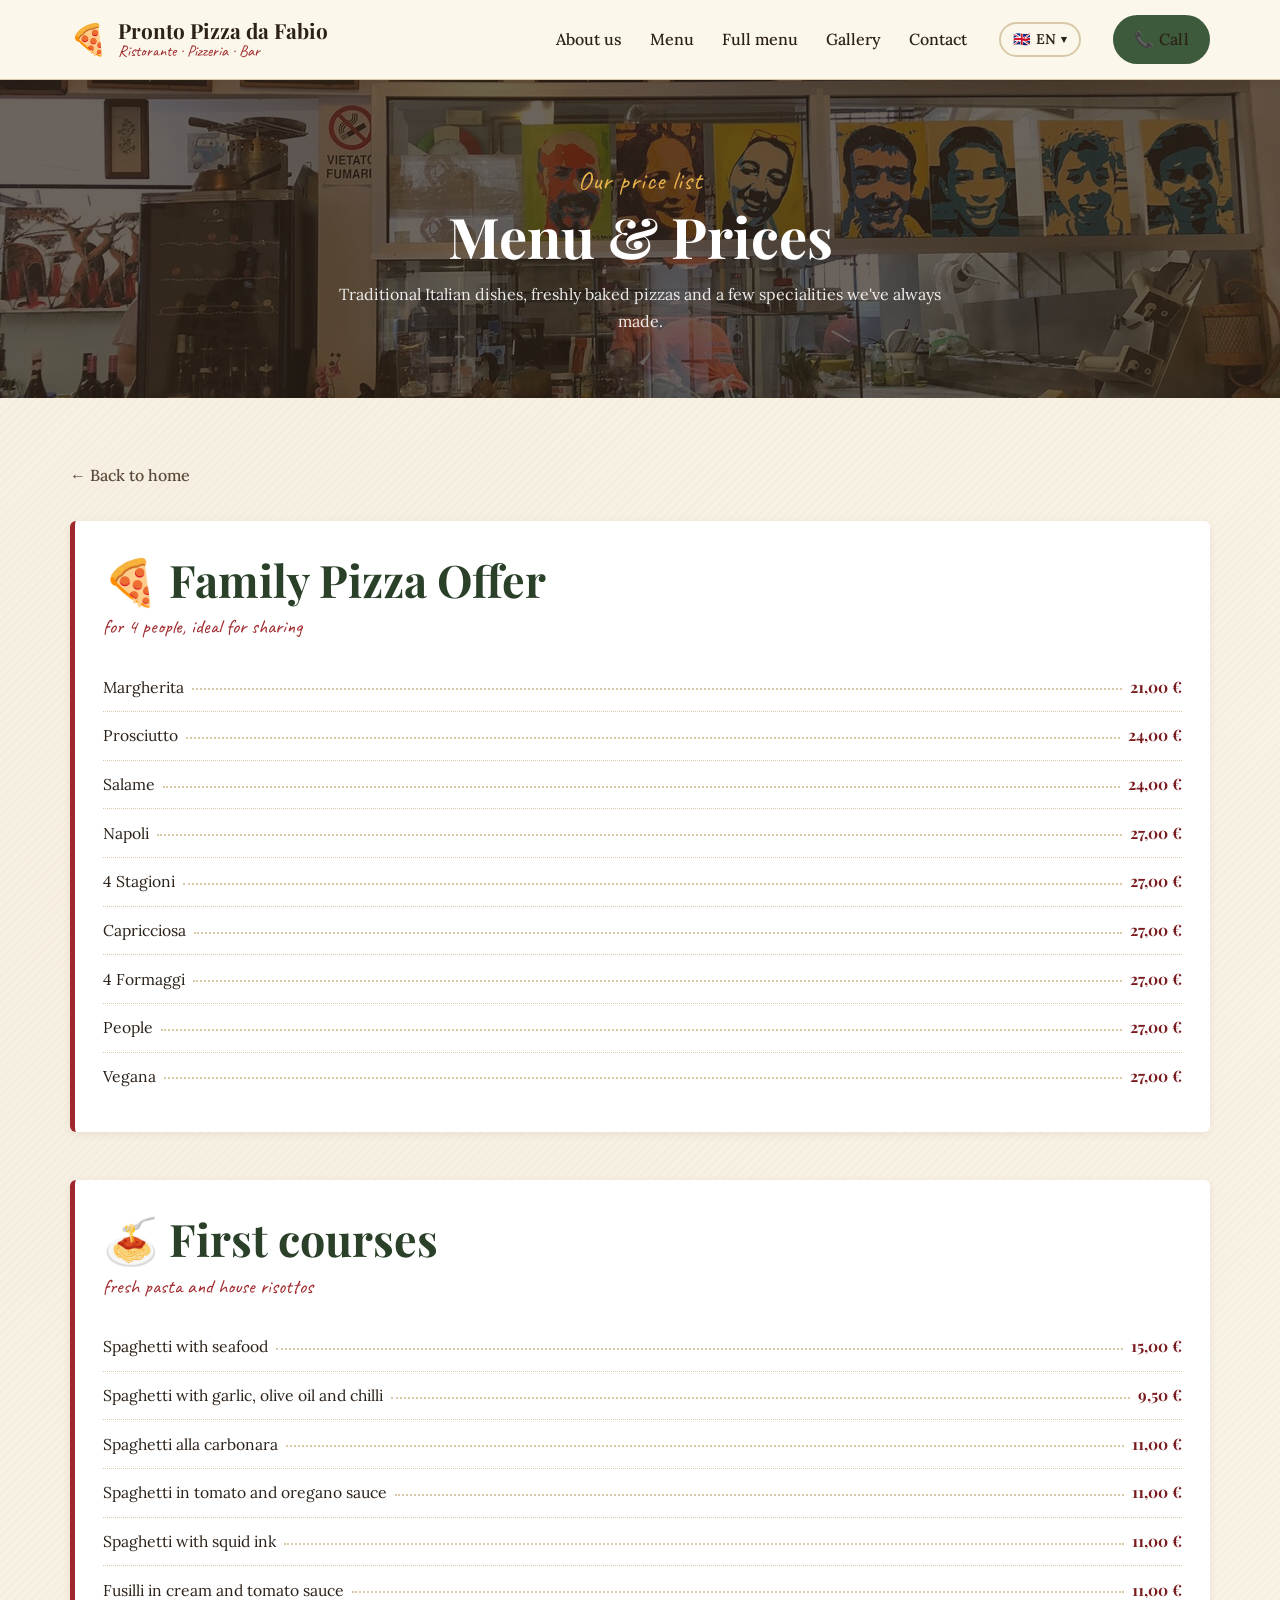
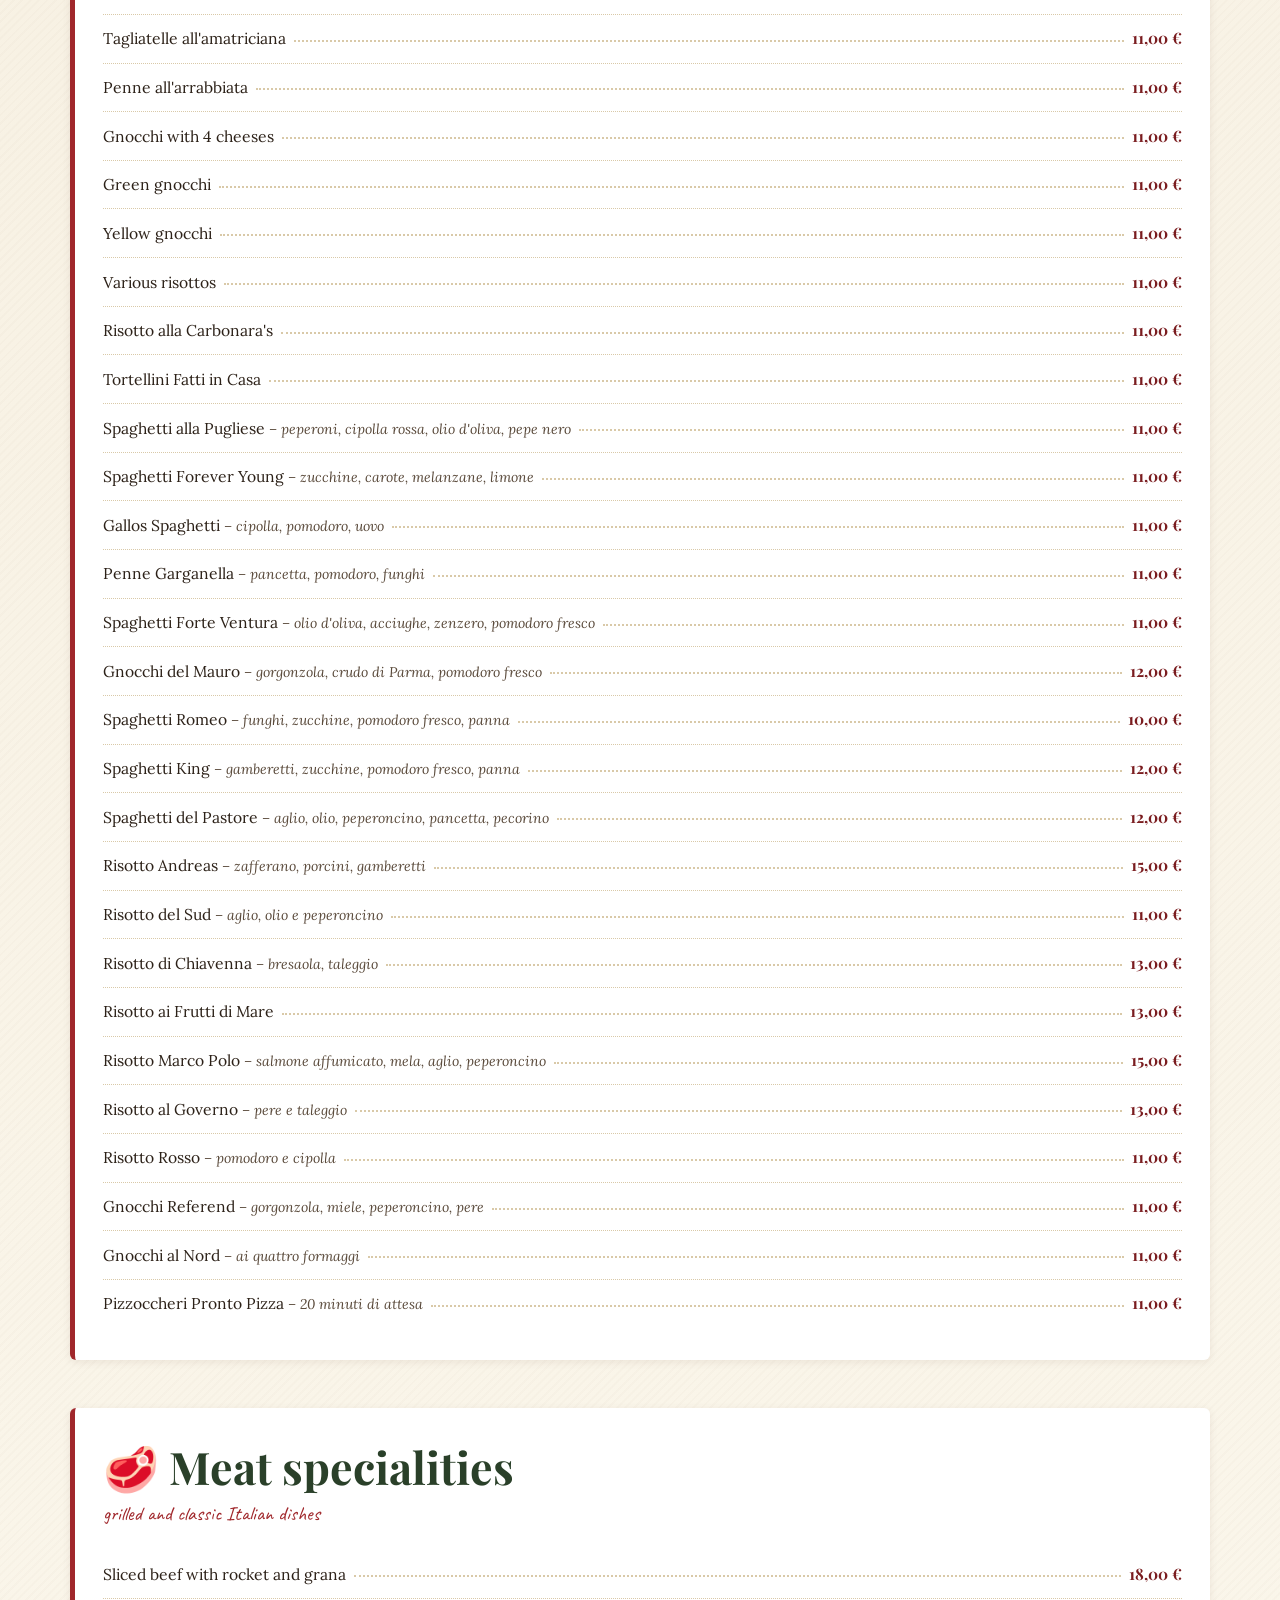
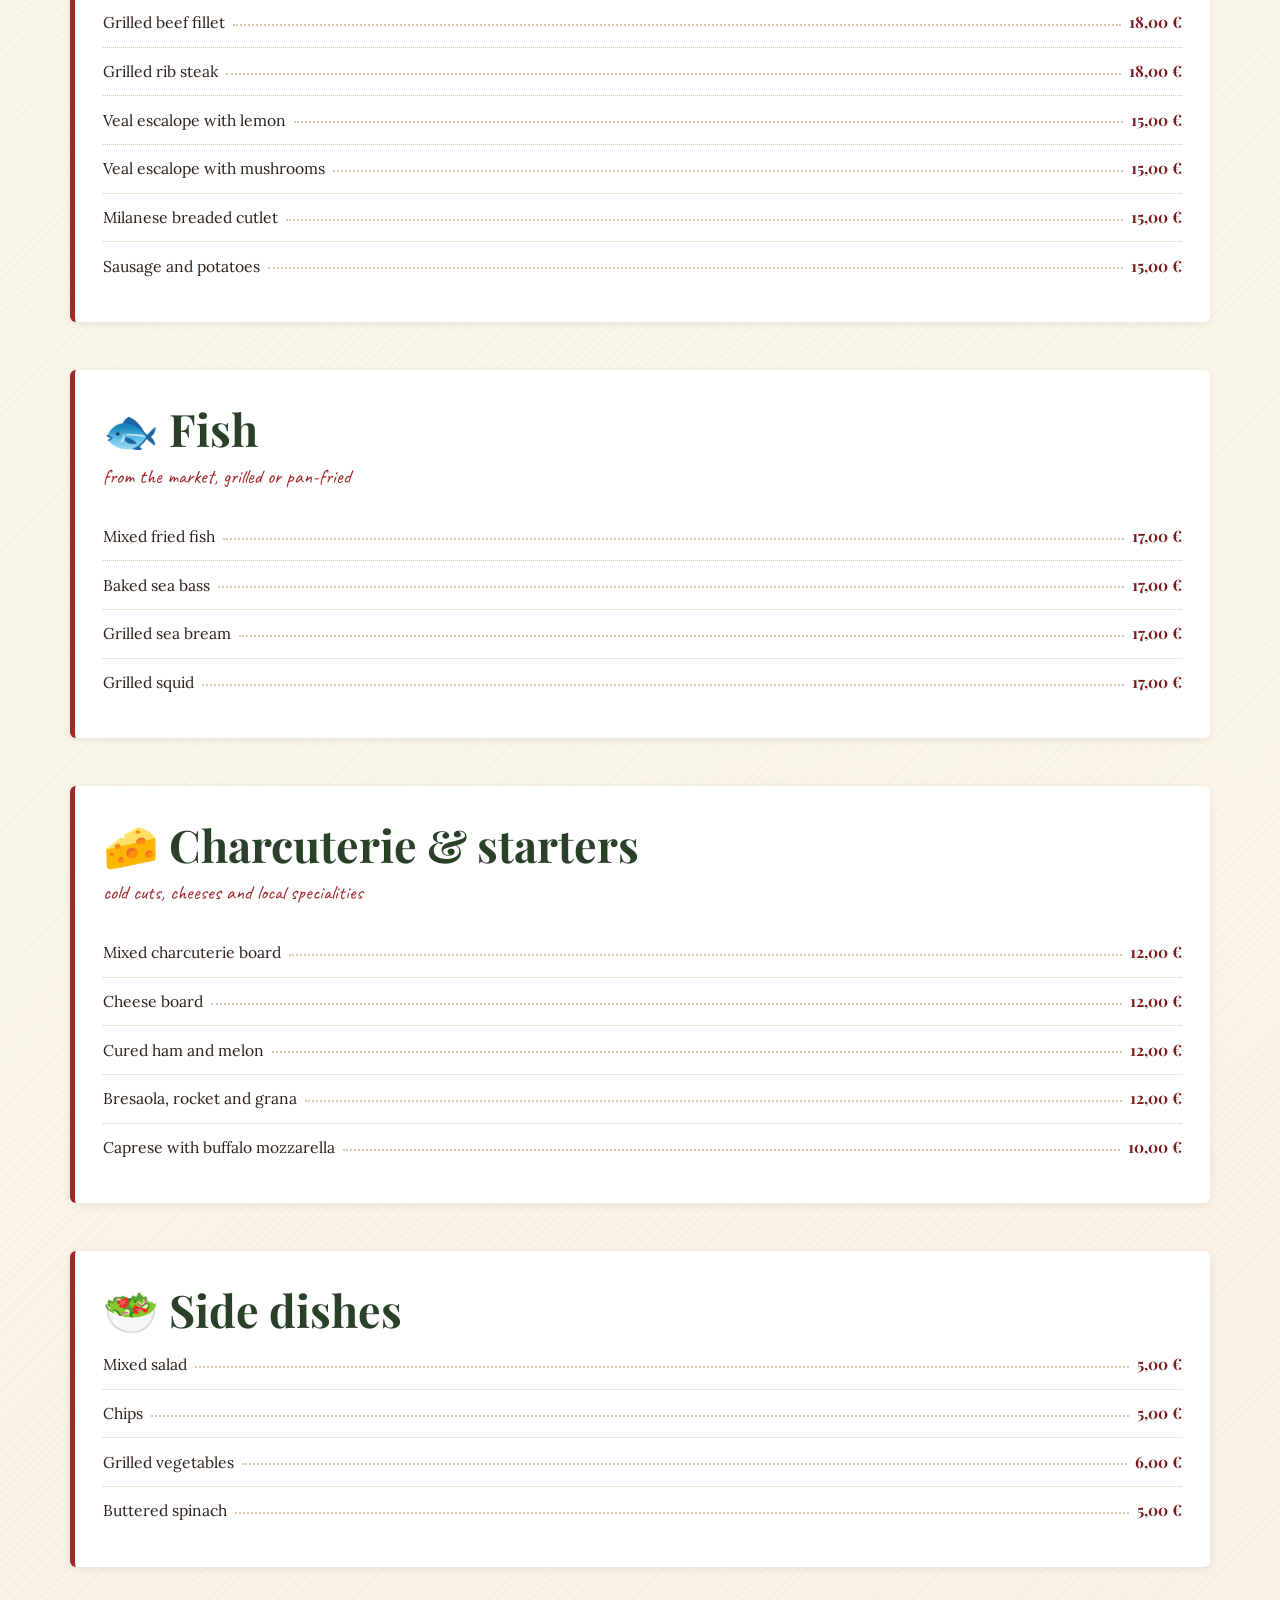
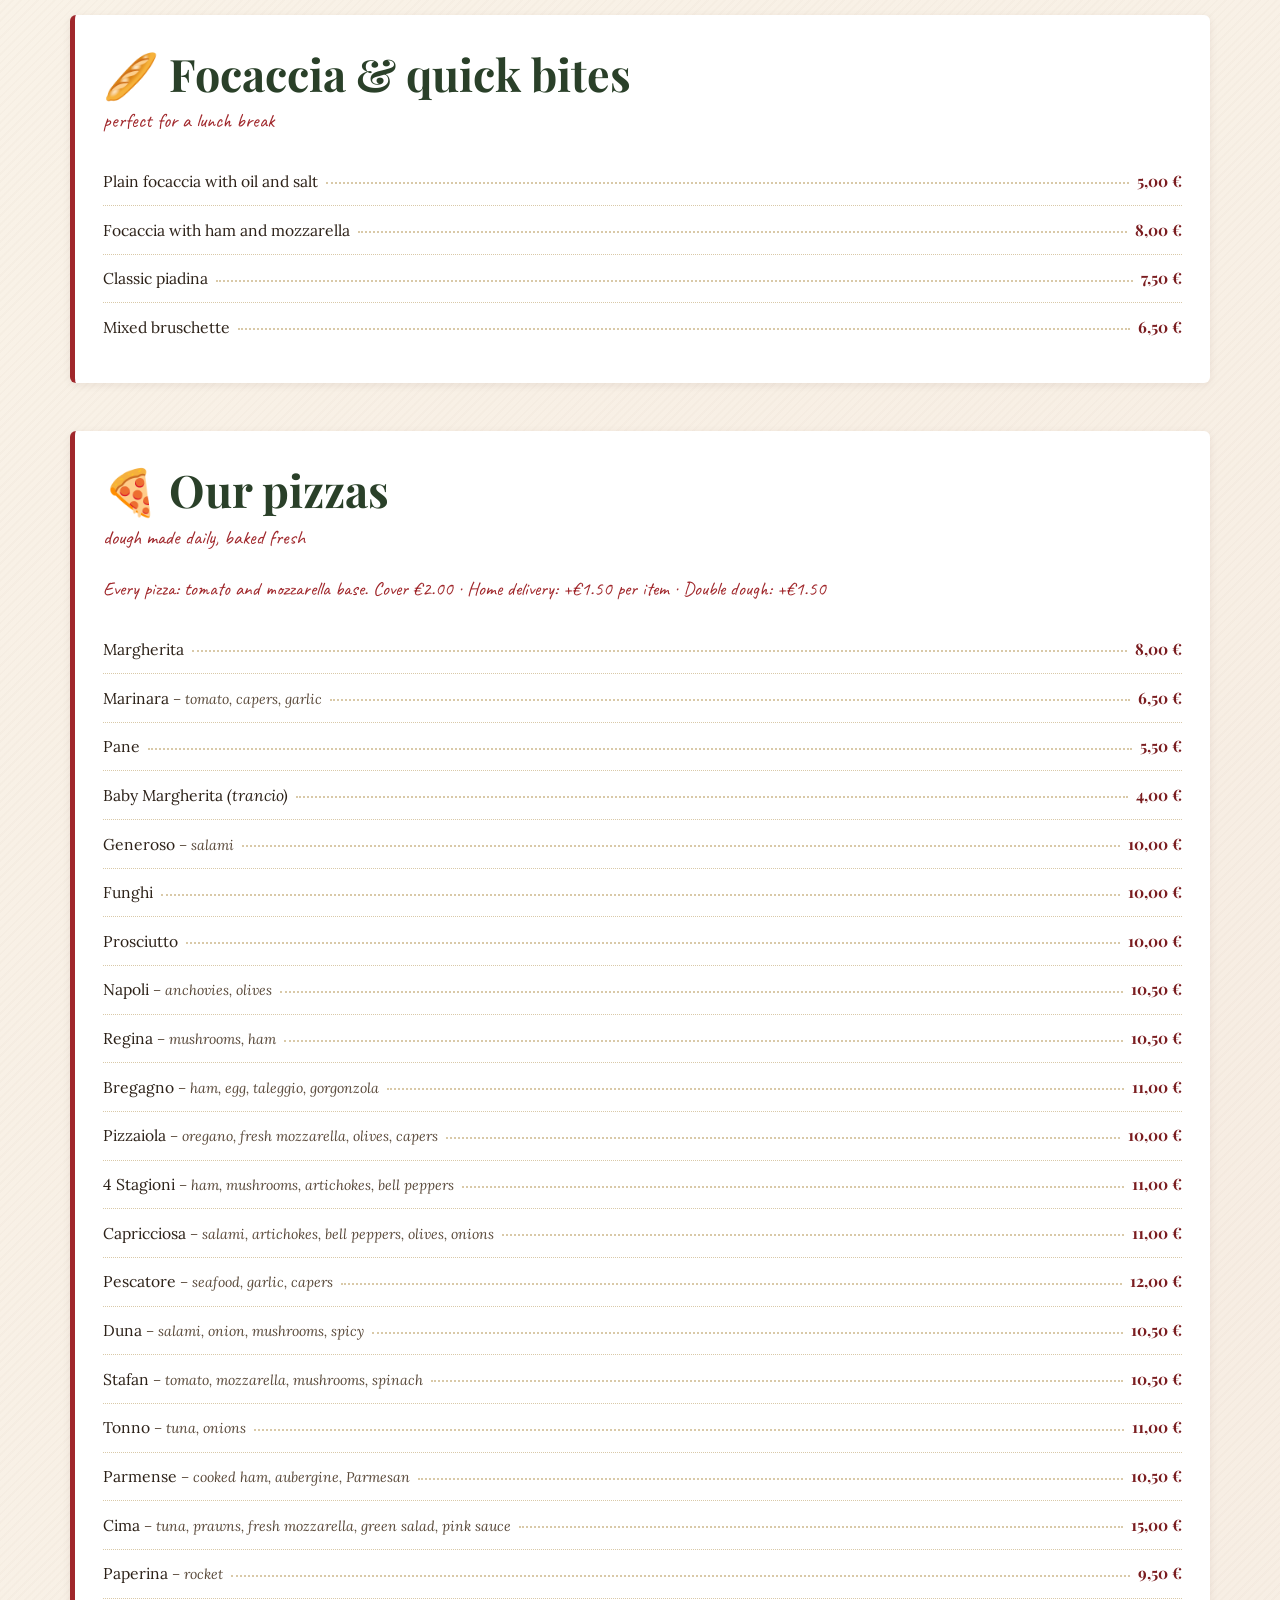
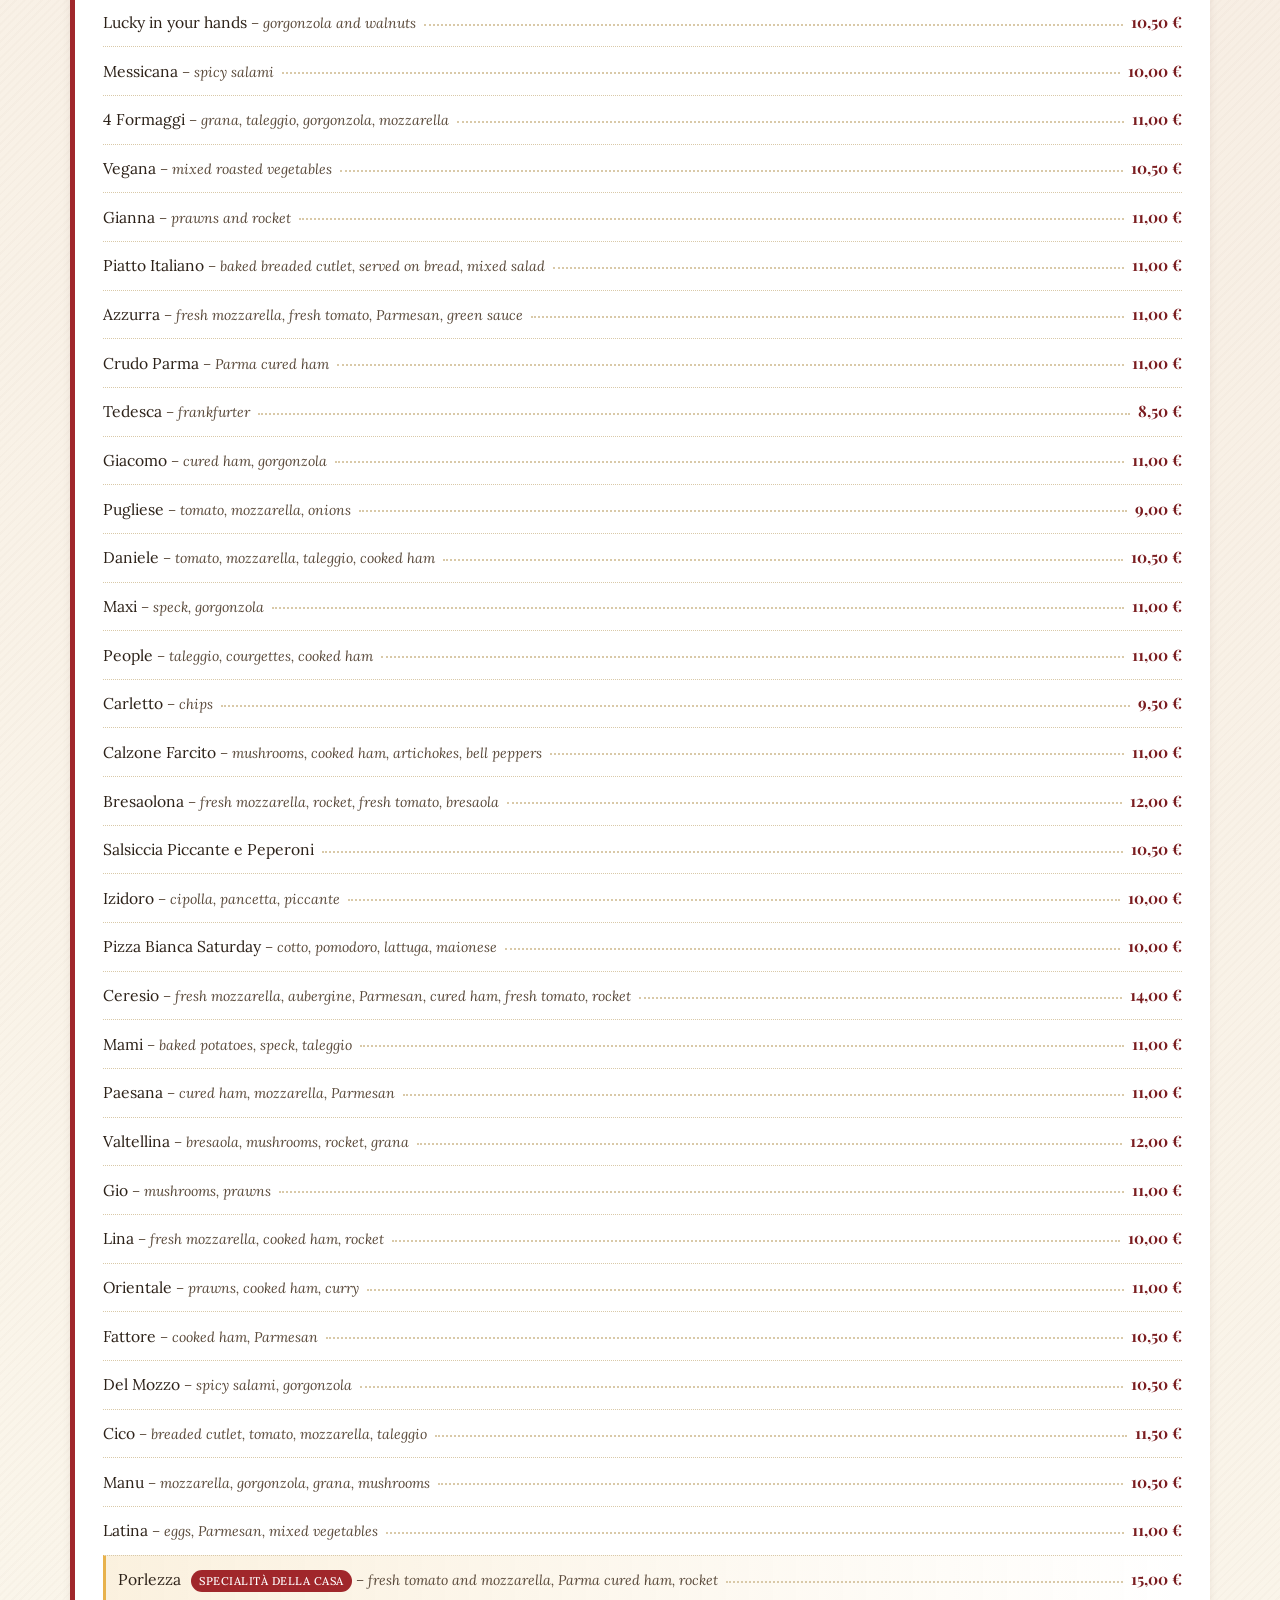
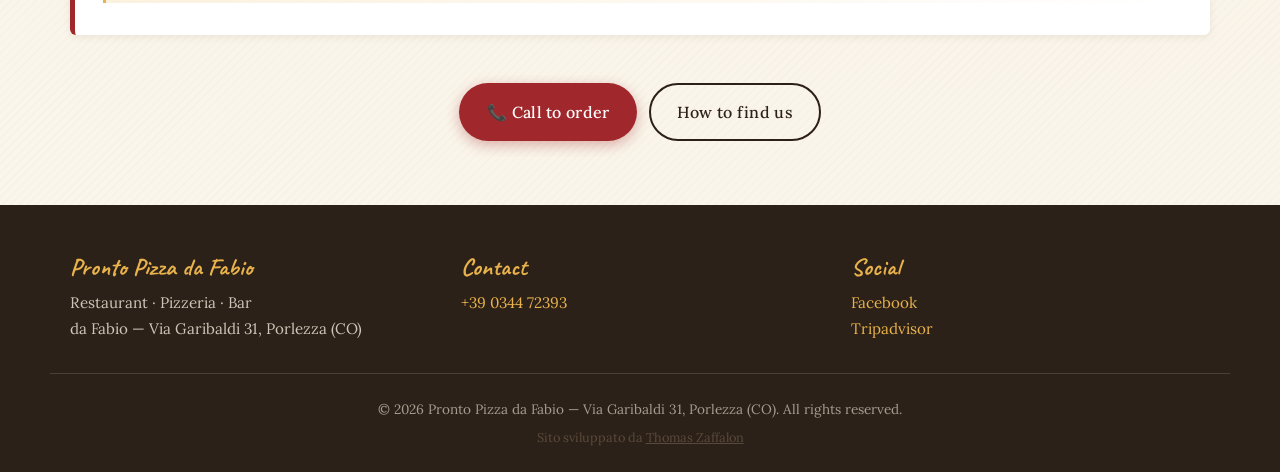
==== menu.html @ 9e0e6949 "feat: favicon reale, nuovi piatti menu, traduzioni review corrette - Aggiunta favicon.png al reposit" ====
<!DOCTYPE html>
<html lang="it">
<head>
    <meta charset="UTF-8">
    <meta name="viewport" content="width=device-width, initial-scale=1.0">
    <title>Menu e Listino Prezzi – Pronto Pizza, Porlezza (CO)</title>
    <meta name="description" content="Il menu completo di Pronto Pizza a Porlezza: pizze, primi piatti, carne, pesce, contorni e focacce. Prezzi e specialità della casa.">
    <meta name="robots" content="index, follow">

    <link rel="preconnect" href="https://fonts.googleapis.com">
    <link rel="preconnect" href="https://fonts.gstatic.com" crossorigin>
    <link href="https://fonts.googleapis.com/css2?family=Playfair+Display:ital,wght@0,500;0,700;1,500&family=Caveat:wght@500;700&family=Lora:ital,wght@0,400;0,500;1,400&display=swap" rel="stylesheet">
    <link rel="stylesheet" href="css/style.css">
    <link rel="icon" type="image/png" href="img/favicon.png">
</head>
<body>

<!-- Header -->
<header class="site-header" id="top">
    <div class="container header-inner">
        <a href="index.html" class="logo" aria-label="Pronto Pizza home">
            <span class="logo-mark">🍕</span>
            <span class="logo-text">
                <span class="logo-title">Pronto Pizza da Fabio</span>
                <span class="logo-sub">Ristorante · Pizzeria · Bar</span>
            </span>
        </a>
        <button class="nav-toggle" aria-label="Apri menu" aria-expanded="false" aria-controls="primary-nav">
            <span></span><span></span><span></span>
        </button>
        <nav class="primary-nav" id="primary-nav" aria-label="Navigazione principale">
            <ul>
                <li><a href="index.html#chi-siamo" data-i18n="nav.about">Chi siamo</a></li>
                <li><a href="index.html#menu" data-i18n="nav.menu">Menu</a></li>
                <li><a href="menu.html" data-i18n="nav.fullmenu">Listino completo</a></li>
                <li><a href="index.html#galleria" data-i18n="nav.gallery">Galleria</a></li>
                <li><a href="index.html#contatti" data-i18n="nav.contact">Contatti</a></li>
            </ul>
            <div class="lang-switcher" data-lang-switcher>
                <button class="lang-btn" type="button" aria-haspopup="true" aria-expanded="false" aria-label="Lingua / Language">
                    <span class="lang-flag">🇮🇹</span><span class="lang-code">IT</span><span class="lang-caret">▾</span>
                </button>
                <ul class="lang-menu" role="menu">
                    <li><button type="button" data-lang="it" role="menuitem">🇮🇹 Italiano</button></li>
                    <li><button type="button" data-lang="en" role="menuitem">🇬🇧 English</button></li>
                    <li><button type="button" data-lang="de" role="menuitem">🇩🇪 Deutsch</button></li>
                    <li><button type="button" data-lang="fr" role="menuitem">🇫🇷 Français</button></li>
                </ul>
            </div>
            <a href="tel:+39034472393" class="btn btn-call nav-call"><span aria-hidden="true">📞 </span><span data-i18n="nav.call">Chiama</span></a>
        </nav>
    </div>
</header>

<!-- Page hero -->
<section class="page-hero">
    <p class="eyebrow" data-i18n="page.eyebrow">Il nostro listino</p>
    <h1 data-i18n="page.title">Menu & Prezzi</h1>
    <p data-i18n="page.sub">Piatti della tradizione italiana, pizze cotte al momento e qualche specialità che facciamo da sempre.</p>
</section>

<!-- Menu completo -->
<section class="menu-full">
    <div class="container">
        <a href="index.html" class="menu-back" data-i18n="menu.back">← Torna alla home</a>

        <!-- Pizza Famiglia -->
        <div class="menu-category">
            <h2 data-i18n="menu.cat.family">🍕 Offerta Pizza Famiglia</h2>
            <span class="cat-note" data-i18n="menu.cat.family_note">per 4 persone, ideale da condividere</span>
            <ul class="menu-list">
                <li><span class="dish">Margherita</span><span class="dots"></span><span class="price">21,00 €</span></li>
                <li><span class="dish">Prosciutto</span><span class="dots"></span><span class="price">24,00 €</span></li>
                <li><span class="dish">Salame</span><span class="dots"></span><span class="price">24,00 €</span></li>
                <li><span class="dish">Napoli</span><span class="dots"></span><span class="price">27,00 €</span></li>
                <li><span class="dish">4 Stagioni</span><span class="dots"></span><span class="price">27,00 €</span></li>
                <li><span class="dish">Capricciosa</span><span class="dots"></span><span class="price">27,00 €</span></li>
                <li><span class="dish">4 Formaggi</span><span class="dots"></span><span class="price">27,00 €</span></li>
                <li><span class="dish">People</span><span class="dots"></span><span class="price">27,00 €</span></li>
                <li><span class="dish">Vegana</span><span class="dots"></span><span class="price">27,00 €</span></li>
            </ul>
        </div>

        <!-- Primi piatti -->
        <div class="menu-category">
            <h2 data-i18n="menu.cat.primi">🍝 Primi piatti</h2>
            <span class="cat-note" data-i18n="menu.cat.primi_note">pasta fresca e risotti della casa</span>
            <ul class="menu-list">
                <li><span class="dish" data-i18n="dish.spaghettimore">Spaghetti al mare</span><span class="dots"></span><span class="price">15,00 €</span></li>
                <li><span class="dish" data-i18n="dish.spaghettiaglio">Spaghetti aglio, olio e peperoncino</span><span class="dots"></span><span class="price">9,50 €</span></li>
                <li><span class="dish" data-i18n="dish.spaghetticarbo">Spaghetti alla carbonara</span><span class="dots"></span><span class="price">11,00 €</span></li>
                <li><span class="dish" data-i18n="dish.spaghettipizz">Spaghetti alla pizzaiola</span><span class="dots"></span><span class="price">11,00 €</span></li>
                <li><span class="dish" data-i18n="dish.spaghettiinero">Spaghetti al nero di seppia</span><span class="dots"></span><span class="price">11,00 €</span></li>
                <li><span class="dish" data-i18n="dish.fusibili">Fusilli biancorosa</span><span class="dots"></span><span class="price">11,00 €</span></li>
                <li><span class="dish" data-i18n="dish.tagliatelle">Tagliatelle alla matriciana</span><span class="dots"></span><span class="price">11,00 €</span></li>
                <li><span class="dish" data-i18n="dish.penne">Penne all'arrabbiata</span><span class="dots"></span><span class="price">11,00 €</span></li>
                <li><span class="dish" data-i18n="dish.gnocchiformaggi">Gnocchi ai 4 formaggi</span><span class="dots"></span><span class="price">11,00 €</span></li>
                <li><span class="dish" data-i18n="dish.gnocchiverdi">Gnocchi verdi</span><span class="dots"></span><span class="price">11,00 €</span></li>
                <li><span class="dish" data-i18n="dish.gnocchigialli">Gnocchi gialli</span><span class="dots"></span><span class="price">11,00 €</span></li>
                <li><span class="dish" data-i18n="dish.risottivari">Risotti vari</span><span class="dots"></span><span class="price">11,00 €</span></li>
                <li><span class="dish">Risotto alla Carbonara's</span><span class="dots"></span><span class="price">11,00 €</span></li>
                <li><span class="dish">Tortellini Fatti in Casa</span><span class="dots"></span><span class="price">11,00 €</span></li>
                <li><span class="dish">Spaghetti alla Pugliese<span class="desc"> – peperoni, cipolla rossa, olio d'oliva, pepe nero</span></span><span class="dots"></span><span class="price">11,00 €</span></li>
                <li><span class="dish">Spaghetti Forever Young<span class="desc"> – zucchine, carote, melanzane, limone</span></span><span class="dots"></span><span class="price">11,00 €</span></li>
                <li><span class="dish">Gallos Spaghetti<span class="desc"> – cipolla, pomodoro, uovo</span></span><span class="dots"></span><span class="price">11,00 €</span></li>
                <li><span class="dish">Penne Garganella<span class="desc"> – pancetta, pomodoro, funghi</span></span><span class="dots"></span><span class="price">11,00 €</span></li>
                <li><span class="dish">Spaghetti Forte Ventura<span class="desc"> – olio d'oliva, acciughe, zenzero, pomodoro fresco</span></span><span class="dots"></span><span class="price">11,00 €</span></li>
                <li><span class="dish">Gnocchi del Mauro<span class="desc"> – gorgonzola, crudo di Parma, pomodoro fresco</span></span><span class="dots"></span><span class="price">12,00 €</span></li>
                <li><span class="dish">Spaghetti Romeo<span class="desc"> – funghi, zucchine, pomodoro fresco, panna</span></span><span class="dots"></span><span class="price">10,00 €</span></li>
                <li><span class="dish">Spaghetti King<span class="desc"> – gamberetti, zucchine, pomodoro fresco, panna</span></span><span class="dots"></span><span class="price">12,00 €</span></li>
                <li><span class="dish">Spaghetti del Pastore<span class="desc"> – aglio, olio, peperoncino, pancetta, pecorino</span></span><span class="dots"></span><span class="price">12,00 €</span></li>
                <li><span class="dish">Risotto Andreas<span class="desc"> – zafferano, porcini, gamberetti</span></span><span class="dots"></span><span class="price">15,00 €</span></li>
                <li><span class="dish">Risotto del Sud<span class="desc"> – aglio, olio e peperoncino</span></span><span class="dots"></span><span class="price">11,00 €</span></li>
                <li><span class="dish">Risotto di Chiavenna<span class="desc"> – bresaola, taleggio</span></span><span class="dots"></span><span class="price">13,00 €</span></li>
                <li><span class="dish">Risotto ai Frutti di Mare</span><span class="dots"></span><span class="price">13,00 €</span></li>
                <li><span class="dish">Risotto Marco Polo<span class="desc"> – salmone affumicato, mela, aglio, peperoncino</span></span><span class="dots"></span><span class="price">15,00 €</span></li>
                <li><span class="dish">Risotto al Governo<span class="desc"> – pere e taleggio</span></span><span class="dots"></span><span class="price">13,00 €</span></li>
                <li><span class="dish">Risotto Rosso<span class="desc"> – pomodoro e cipolla</span></span><span class="dots"></span><span class="price">11,00 €</span></li>
                <li><span class="dish">Gnocchi Referend<span class="desc"> – gorgonzola, miele, peperoncino, pere</span></span><span class="dots"></span><span class="price">11,00 €</span></li>
                <li><span class="dish">Gnocchi al Nord<span class="desc"> – ai quattro formaggi</span></span><span class="dots"></span><span class="price">11,00 €</span></li>
                <li><span class="dish">Pizzoccheri Pronto Pizza<span class="desc"> – 20 minuti di attesa</span></span><span class="dots"></span><span class="price">11,00 €</span></li>
            </ul>
        </div>

        <!-- Carne -->
        <div class="menu-category">
            <h2 data-i18n="menu.cat.carne">🥩 Specialità di carne</h2>
            <span class="cat-note" data-i18n="menu.cat.carne_note">cotture alla griglia e classici italiani</span>
            <ul class="menu-list">
                <li><span class="dish" data-i18n="dish.tagliata">Tagliata di manzo con rucola e grana</span><span class="dots"></span><span class="price">18,00 €</span></li>
                <li><span class="dish" data-i18n="dish.filetto">Filetto di manzo ai ferri</span><span class="dots"></span><span class="price">18,00 €</span></li>
                <li><span class="dish" data-i18n="dish.costata">Costata alla griglia</span><span class="dots"></span><span class="price">18,00 €</span></li>
                <li><span class="dish" data-i18n="dish.scaloppinelimone">Scaloppine al limone</span><span class="dots"></span><span class="price">15,00 €</span></li>
                <li><span class="dish" data-i18n="dish.scaloppinefunghi">Scaloppine ai funghi</span><span class="dots"></span><span class="price">15,00 €</span></li>
                <li><span class="dish" data-i18n="dish.cotoletta">Cotoletta alla milanese</span><span class="dots"></span><span class="price">15,00 €</span></li>
                <li><span class="dish" data-i18n="dish.salsiccia">Salsiccia e patate</span><span class="dots"></span><span class="price">15,00 €</span></li>
            </ul>
        </div>

        <!-- Pesce -->
        <div class="menu-category">
            <h2 data-i18n="menu.cat.pesce">🐟 Pesce</h2>
            <span class="cat-note" data-i18n="menu.cat.pesce_note">dal mercato, preparato alla griglia o in padella</span>
            <ul class="menu-list">
                <li><span class="dish" data-i18n="dish.frittura">Frittura mista di pesce</span><span class="dots"></span><span class="price">17,00 €</span></li>
                <li><span class="dish" data-i18n="dish.branzino">Branzino al forno</span><span class="dots"></span><span class="price">17,00 €</span></li>
                <li><span class="dish" data-i18n="dish.orata">Orata ai ferri</span><span class="dots"></span><span class="price">17,00 €</span></li>
                <li><span class="dish" data-i18n="dish.calamari">Calamari alla griglia</span><span class="dots"></span><span class="price">17,00 €</span></li>
            </ul>
        </div>

        <!-- Affettati -->
        <div class="menu-category">
            <h2 data-i18n="menu.cat.affettati">🧀 Affettati e antipasti</h2>
            <span class="cat-note" data-i18n="menu.cat.affettati_note">salumi, formaggi e specialità locali</span>
            <ul class="menu-list">
                <li><span class="dish" data-i18n="dish.tagliereaff">Tagliere di affettati misti</span><span class="dots"></span><span class="price">12,00 €</span></li>
                <li><span class="dish" data-i18n="dish.tagliereforn">Tagliere di formaggi</span><span class="dots"></span><span class="price">12,00 €</span></li>
                <li><span class="dish" data-i18n="dish.prosciuttomelone">Prosciutto crudo e melone</span><span class="dots"></span><span class="price">12,00 €</span></li>
                <li><span class="dish" data-i18n="dish.bresaolarucola">Bresaola, rucola e grana</span><span class="dots"></span><span class="price">12,00 €</span></li>
                <li><span class="dish" data-i18n="dish.caprese">Caprese con mozzarella di bufala</span><span class="dots"></span><span class="price">10,00 €</span></li>
            </ul>
        </div>

        <!-- Contorni -->
        <div class="menu-category">
            <h2 data-i18n="menu.cat.contorni">🥗 Contorni</h2>
            <ul class="menu-list">
                <li><span class="dish" data-i18n="dish.insalatamista">Insalata mista</span><span class="dots"></span><span class="price">5,00 €</span></li>
                <li><span class="dish" data-i18n="dish.patatefritte">Patate fritte</span><span class="dots"></span><span class="price">5,00 €</span></li>
                <li><span class="dish" data-i18n="dish.verduregliate">Verdure grigliate</span><span class="dots"></span><span class="price">6,00 €</span></li>
                <li><span class="dish" data-i18n="dish.spinaci">Spinaci al burro</span><span class="dots"></span><span class="price">5,00 €</span></li>
            </ul>
        </div>

        <!-- Focacce -->
        <div class="menu-category">
            <h2 data-i18n="menu.cat.focacce">🥖 Focacce & piatti veloci</h2>
            <span class="cat-note" data-i18n="menu.cat.focacce_note">perfetti per una pausa pranzo</span>
            <ul class="menu-list">
                <li><span class="dish" data-i18n="dish.focacciasemplice">Focaccia semplice con olio e sale</span><span class="dots"></span><span class="price">5,00 €</span></li>
                <li><span class="dish" data-i18n="dish.focacciafarcita">Focaccia farcita prosciutto e mozzarella</span><span class="dots"></span><span class="price">8,00 €</span></li>
                <li><span class="dish" data-i18n="dish.piadina">Piadina classica</span><span class="dots"></span><span class="price">7,50 €</span></li>
                <li><span class="dish" data-i18n="dish.bruschette">Bruschette miste</span><span class="dots"></span><span class="price">6,50 €</span></li>
            </ul>
        </div>

        <!-- Pizze -->
        <div class="menu-category">
            <h2 data-i18n="menu.cat.pizze">🍕 Le nostre pizze</h2>
            <span class="cat-note" data-i18n="menu.cat.pizze_note">impasto lavorato ogni giorno, cotte al momento</span>
            <p class="pizza-base" data-i18n="menu.pizzabase">Base di ogni pizza: pomodoro e mozzarella. Coperto 2,00 € · Consegna a domicilio: +1,50 € per articolo · Doppia pasta: +1,50 €</p>
            <ul class="menu-list">
                <li><span class="dish">Margherita</span><span class="dots"></span><span class="price">8,00 €</span></li>
                <li><span class="dish">Marinara<span class="desc" data-i18n="pizza.desc.marinara"> – pomodoro, capperi, aglio</span></span><span class="dots"></span><span class="price">6,50 €</span></li>
                <li><span class="dish">Pane</span><span class="dots"></span><span class="price">5,50 €</span></li>
                <li><span class="dish">Baby Margherita <em>(trancio)</em></span><span class="dots"></span><span class="price">4,00 €</span></li>
                <li><span class="dish">Generoso<span class="desc" data-i18n="pizza.desc.generoso"> – salame</span></span><span class="dots"></span><span class="price">10,00 €</span></li>
                <li><span class="dish">Funghi</span><span class="dots"></span><span class="price">10,00 €</span></li>
                <li><span class="dish">Prosciutto</span><span class="dots"></span><span class="price">10,00 €</span></li>
                <li><span class="dish">Napoli<span class="desc" data-i18n="pizza.desc.napoli"> – acciughe, olive</span></span><span class="dots"></span><span class="price">10,50 €</span></li>
                <li><span class="dish">Regina<span class="desc" data-i18n="pizza.desc.regina"> – funghi, prosciutto</span></span><span class="dots"></span><span class="price">10,50 €</span></li>
                <li><span class="dish">Bregagno<span class="desc" data-i18n="pizza.desc.bregagno"> – prosciutto, uovo, taleggio, gorgonzola</span></span><span class="dots"></span><span class="price">11,00 €</span></li>
                <li><span class="dish">Pizzaiola<span class="desc" data-i18n="pizza.desc.pizzaiola"> – origano, mozzarella fresca, olive, capperi</span></span><span class="dots"></span><span class="price">10,00 €</span></li>
                <li><span class="dish">4 Stagioni<span class="desc" data-i18n="pizza.desc.stagioni4"> – prosciutto, funghi, carciofi, peperoni</span></span><span class="dots"></span><span class="price">11,00 €</span></li>
                <li><span class="dish">Capricciosa<span class="desc" data-i18n="pizza.desc.capricciosa"> – salame, carciofi, peperoni, olive, cipolle</span></span><span class="dots"></span><span class="price">11,00 €</span></li>
                <li><span class="dish">Pescatore<span class="desc" data-i18n="pizza.desc.pescatore"> – frutti di mare, aglio, capperi</span></span><span class="dots"></span><span class="price">12,00 €</span></li>
                <li><span class="dish">Duna<span class="desc" data-i18n="pizza.desc.duna"> – salame, cipolla, funghi, piccante</span></span><span class="dots"></span><span class="price">10,50 €</span></li>
                <li><span class="dish">Stafan<span class="desc" data-i18n="pizza.desc.stafan"> – pomodoro, mozzarella, funghi, spinaci</span></span><span class="dots"></span><span class="price">10,50 €</span></li>
                <li><span class="dish">Tonno<span class="desc" data-i18n="pizza.desc.tonno"> – tonno, cipolle</span></span><span class="dots"></span><span class="price">11,00 €</span></li>
                <li><span class="dish">Parmense<span class="desc" data-i18n="pizza.desc.parmense"> – cotto, melanzane, parmigiano</span></span><span class="dots"></span><span class="price">10,50 €</span></li>
                <li><span class="dish">Cima<span class="desc" data-i18n="pizza.desc.cima"> – tonno, gamberetti, mozzarella fresca, insalata verde, salsa rosa</span></span><span class="dots"></span><span class="price">15,00 €</span></li>
                <li><span class="dish">Paperina<span class="desc" data-i18n="pizza.desc.paperina"> – rucola</span></span><span class="dots"></span><span class="price">9,50 €</span></li>
                <li><span class="dish">Lucky in your hands<span class="desc" data-i18n="pizza.desc.lucky"> – gorgonzola e noci</span></span><span class="dots"></span><span class="price">10,50 €</span></li>
                <li><span class="dish">Messicana<span class="desc" data-i18n="pizza.desc.messicana"> – salame piccante</span></span><span class="dots"></span><span class="price">10,00 €</span></li>
                <li><span class="dish">4 Formaggi<span class="desc" data-i18n="pizza.desc.formaggi4"> – grana, taleggio, gorgonzola, mozzarella</span></span><span class="dots"></span><span class="price">11,00 €</span></li>
                <li><span class="dish">Vegana<span class="desc" data-i18n="pizza.desc.vegana"> – verdure miste al forno</span></span><span class="dots"></span><span class="price">10,50 €</span></li>
                <li><span class="dish">Gianna<span class="desc" data-i18n="pizza.desc.gianna"> – gamberetti e rucola</span></span><span class="dots"></span><span class="price">11,00 €</span></li>
                <li><span class="dish">Piatto Italiano<span class="desc" data-i18n="pizza.desc.piattoit"> – cotoletta al forno, cotta su pane, insalata mista</span></span><span class="dots"></span><span class="price">11,00 €</span></li>
                <li><span class="dish">Azzurra<span class="desc" data-i18n="pizza.desc.azzurra"> – mozzarella fresca, pomodoro fresco, parmigiano, salsa verde</span></span><span class="dots"></span><span class="price">11,00 €</span></li>
                <li><span class="dish">Crudo Parma<span class="desc" data-i18n="pizza.desc.crudoparma"> – prosciutto crudo di Parma</span></span><span class="dots"></span><span class="price">11,00 €</span></li>
                <li><span class="dish">Tedesca<span class="desc" data-i18n="pizza.desc.tedesca"> – würstel</span></span><span class="dots"></span><span class="price">8,50 €</span></li>
                <li><span class="dish">Giacomo<span class="desc" data-i18n="pizza.desc.giacomo"> – prosciutto crudo, gorgonzola</span></span><span class="dots"></span><span class="price">11,00 €</span></li>
                <li><span class="dish">Pugliese<span class="desc" data-i18n="pizza.desc.pugliese"> – pomodoro, mozzarella, cipolle</span></span><span class="dots"></span><span class="price">9,00 €</span></li>
                <li><span class="dish">Daniele<span class="desc" data-i18n="pizza.desc.daniele"> – pomodoro, mozzarella, taleggio, prosciutto cotto</span></span><span class="dots"></span><span class="price">10,50 €</span></li>
                <li><span class="dish">Maxi<span class="desc" data-i18n="pizza.desc.maxi"> – speck, gorgonzola</span></span><span class="dots"></span><span class="price">11,00 €</span></li>
                <li><span class="dish">People<span class="desc" data-i18n="pizza.desc.people"> – taleggio, zucchine, prosciutto cotto</span></span><span class="dots"></span><span class="price">11,00 €</span></li>
                <li><span class="dish">Carletto<span class="desc" data-i18n="pizza.desc.carletto"> – patatine fritte</span></span><span class="dots"></span><span class="price">9,50 €</span></li>
                <li><span class="dish">Calzone Farcito<span class="desc" data-i18n="pizza.desc.calzone"> – funghi, cotto, carciofi, peperoni</span></span><span class="dots"></span><span class="price">11,00 €</span></li>
                <li><span class="dish">Bresaolona<span class="desc" data-i18n="pizza.desc.bresaolona"> – mozzarella fresca, rucola, pomodoro fresco, bresaola</span></span><span class="dots"></span><span class="price">12,00 €</span></li>
                <li><span class="dish">Salsiccia Piccante e Peperoni</span><span class="dots"></span><span class="price">10,50 €</span></li>
                <li><span class="dish">Izidoro<span class="desc"> – cipolla, pancetta, piccante</span></span><span class="dots"></span><span class="price">10,00 €</span></li>
                <li><span class="dish">Pizza Bianca Saturday<span class="desc"> – cotto, pomodoro, lattuga, maionese</span></span><span class="dots"></span><span class="price">10,00 €</span></li>
                <li><span class="dish">Ceresio<span class="desc" data-i18n="pizza.desc.ceresio"> – mozzarella fresca, melanzane, parmigiano, crudo, pomodoro fresco, rucola</span></span><span class="dots"></span><span class="price">14,00 €</span></li>
                <li><span class="dish">Mami<span class="desc" data-i18n="pizza.desc.mami"> – patate al forno, speck, taleggio</span></span><span class="dots"></span><span class="price">11,00 €</span></li>
                <li><span class="dish">Paesana<span class="desc" data-i18n="pizza.desc.paesana"> – crudo, mozzarella, parmigiano</span></span><span class="dots"></span><span class="price">11,00 €</span></li>
                <li><span class="dish">Valtellina<span class="desc" data-i18n="pizza.desc.valtellina"> – bresaola, funghi, rucola, grana</span></span><span class="dots"></span><span class="price">12,00 €</span></li>
                <li><span class="dish">Gio<span class="desc" data-i18n="pizza.desc.gio"> – funghi, gamberetti</span></span><span class="dots"></span><span class="price">11,00 €</span></li>
                <li><span class="dish">Lina<span class="desc" data-i18n="pizza.desc.lina"> – mozzarella fresca, prosciutto cotto, rucola</span></span><span class="dots"></span><span class="price">10,00 €</span></li>
                <li><span class="dish">Orientale<span class="desc" data-i18n="pizza.desc.orientale"> – gamberetti, prosciutto cotto, curry</span></span><span class="dots"></span><span class="price">11,00 €</span></li>
                <li><span class="dish">Fattore<span class="desc" data-i18n="pizza.desc.fattore"> – prosciutto cotto, parmigiano</span></span><span class="dots"></span><span class="price">10,50 €</span></li>
                <li><span class="dish">Del Mozzo<span class="desc" data-i18n="pizza.desc.delmozzo"> – salame piccante, gorgonzola</span></span><span class="dots"></span><span class="price">10,50 €</span></li>
                <li><span class="dish">Cico<span class="desc" data-i18n="pizza.desc.cico"> – cotoletta, pomodoro, mozzarella, taleggio</span></span><span class="dots"></span><span class="price">11,50 €</span></li>
                <li><span class="dish">Manu<span class="desc" data-i18n="pizza.desc.manu"> – mozzarella, gorgonzola, grana, funghi</span></span><span class="dots"></span><span class="price">10,50 €</span></li>
                <li><span class="dish">Latina<span class="desc" data-i18n="pizza.desc.latina"> – uova, parmigiano, verdure miste</span></span><span class="dots"></span><span class="price">11,00 €</span></li>
                <li class="menu-list-highlight"><span class="dish">Porlezza <span class="pizza-badge">specialità della casa</span><span class="desc" data-i18n="pizza.desc.porlezza"> – pomodoro e mozzarella freschi, crudo di Parma, rucola</span></span><span class="dots"></span><span class="price">15,00 €</span></li>
            </ul>
        </div>

        <div class="menu-cta">
            <a href="tel:+39034472393" class="btn btn-primary" data-i18n="menu.cta.call">📞 Chiama per ordinare</a>
            <a href="index.html#contatti" class="btn btn-ghost" data-i18n="menu.cta.map">Come raggiungerci</a>
        </div>
    </div>
</section>

<!-- Sticky call -->
<a href="tel:+39034472393" class="sticky-call" aria-label="Chiama Pronto Pizza">
    <span>📞</span>
</a>

<!-- Footer -->
<footer class="site-footer">
    <div class="container footer-grid">
        <div class="footer-col">
            <h4>Pronto Pizza da Fabio</h4>
            <p data-i18n-html="footer.addr">Ristorante · Pizzeria · Bar<br>da Fabio — Via Garibaldi 31, Porlezza (CO)</p>
        </div>
        <div class="footer-col">
            <h4 data-i18n="footer.contact">Contatti</h4>
            <p><a href="tel:+39034472393">+39 0344 72393</a></p>
        </div>
        <div class="footer-col">
            <h4 data-i18n="footer.social">Social</h4>
            <p>
                <a href="https://www.facebook.com/ristoranteprontopizza/?locale=it_IT" target="_blank" rel="noopener">Facebook</a><br>
                <a href="https://it.tripadvisor.ch/Restaurant_Review-g1077989-d3739338-Reviews-Ristorante_Pronto_Pizza_Da_Fabio-Porlezza_Province_of_Como_Lombardy.html" target="_blank" rel="noopener">Tripadvisor</a>
            </p>
        </div>
    </div>
    <div class="container footer-bottom">
        <p>© <span id="year">2026</span> Pronto Pizza da Fabio — Via Garibaldi 31, Porlezza (CO). <span data-i18n="footer.rights">Tutti i diritti riservati.</span></p>
        <p style="margin-top:0.4rem;font-size:0.8rem;color:var(--ink-soft,#888)">Sito sviluppato da <a href="https://tommyzaffa.com" target="_blank" rel="noopener" style="color:inherit;text-decoration:underline">Thomas Zaffalon</a></p>
    </div>
</footer>

<!-- Lightbox -->
<div class="lightbox" id="lightbox" aria-hidden="true">
    <button class="lightbox-close" aria-label="Chiudi">×</button>
    <img src="" alt="" id="lightbox-img">
    <p class="lightbox-caption" id="lightbox-caption"></p>
</div>

<script src="js/script.js"></script>
<script src="js/i18n.js"></script>
</body>
</html>
---- css/style.css ----
/* =========================================================
   Pronto Pizza — Porlezza (CO)
   Stile caldo, rustico, pizzeria italiana
   Mobile-first
   ========================================================= */

:root {
    /* Palette calda */
    --cream: #f6efe0;
    --cream-2: #efe4cf;
    --paper: #fbf7ec;
    --ink: #2c2118;
    --ink-soft: #5a4a3b;
    --red: #a0272b;
    --red-dark: #7a1c1f;
    --green: #3d5a3d;
    --green-dark: #2a4029;
    --brown: #6b4423;
    --brown-soft: #8b6745;
    --yellow: #e8b24c;
    --line: #d9c9a8;

    /* Tipografia */
    --ff-serif: 'Playfair Display', Georgia, serif;
    --ff-hand: 'Caveat', cursive;
    --ff-body: 'Lora', Georgia, serif;

    /* Spazi */
    --radius: 6px;
    --shadow-sm: 0 2px 8px rgba(60, 30, 10, 0.08);
    --shadow: 0 8px 30px rgba(60, 30, 10, 0.15);
    --container: 1180px;
}

/* ---------- Reset ---------- */
*, *::before, *::after { box-sizing: border-box; margin: 0; padding: 0; }
html {
    scroll-behavior: smooth;
    -webkit-text-size-adjust: 100%;
    scrollbar-width: none; /* Firefox */
    -ms-overflow-style: none; /* IE/Edge */
}
html::-webkit-scrollbar { display: none; } /* Chrome/Safari */
body {
    font-family: var(--ff-body);
    color: var(--ink);
    background: var(--paper);
    line-height: 1.65;
    font-size: 16px;
    overflow-x: hidden;
    /* leggera texture "carta" */
    background-image:
        radial-gradient(circle at 20% 10%, rgba(184, 140, 80, 0.07) 0, transparent 40%),
        radial-gradient(circle at 80% 70%, rgba(160, 39, 43, 0.05) 0, transparent 45%),
        repeating-linear-gradient(135deg, rgba(107, 68, 35, 0.02) 0 2px, transparent 2px 6px);
}
img { max-width: 100%; display: block; height: auto; }
a { color: var(--red); text-decoration: none; transition: color .2s ease; }
a:hover { color: var(--red-dark); }
button { font-family: inherit; cursor: pointer; border: none; background: none; }
ul { list-style: none; }

h1, h2, h3, h4 { font-family: var(--ff-serif); font-weight: 700; color: var(--ink); line-height: 1.2; }
h1 { font-size: clamp(2.2rem, 6vw, 4.2rem); }
h2 { font-size: clamp(1.8rem, 4vw, 2.8rem); }
h3 { font-size: clamp(1.2rem, 2.5vw, 1.4rem); }

.container { width: 100%; max-width: var(--container); margin: 0 auto; padding: 0 1.25rem; }

.section { padding: 4rem 0; position: relative; }
@media (min-width: 768px) { .section { padding: 6rem 0; } }

.eyebrow {
    font-family: var(--ff-hand);
    color: var(--red);
    font-size: 1.6rem;
    letter-spacing: 1px;
    margin-bottom: .25rem;
}

.section-head { text-align: center; max-width: 680px; margin: 0 auto 3rem; }
.section-head h2 { margin-bottom: 1rem; position: relative; display: inline-block; }
.section-head h2::after {
    content: "";
    display: block;
    width: 60px;
    height: 2px;
    background: var(--red);
    margin: .75rem auto 0;
    position: relative;
}
.section-head h2::before {
    content: "✦";
    display: block;
    color: var(--yellow);
    font-size: .9rem;
    text-align: center;
    margin-bottom: .5rem;
}
.section-sub { color: var(--ink-soft); font-size: 1.05rem; }

.lead { font-size: 1.1rem; color: var(--ink-soft); margin-bottom: 1rem; }
.handwritten {
    font-family: var(--ff-hand);
    font-size: 1.6rem;
    color: var(--green-dark);
    font-style: italic;
    line-height: 1.3;
    margin-top: 1.25rem;
    padding-left: 1rem;
    border-left: 3px solid var(--yellow);
}

/* ---------- Buttons ---------- */
.btn {
    display: inline-block;
    padding: .85rem 1.6rem;
    border-radius: 40px;
    font-family: var(--ff-body);
    font-weight: 500;
    font-size: 1rem;
    letter-spacing: .3px;
    text-align: center;
    transition: all .25s ease;
    border: 2px solid transparent;
    cursor: pointer;
    white-space: nowrap;
}
.btn-primary {
    background: var(--red);
    color: #fff;
    box-shadow: 0 4px 14px rgba(160, 39, 43, 0.35);
}
.btn-primary:hover { background: var(--red-dark); color: #fff; transform: translateY(-2px); }
.btn-ghost {
    background: transparent;
    color: var(--ink);
    border-color: var(--ink);
}
.btn-ghost:hover { background: var(--ink); color: var(--paper); }
.btn-call {
    background: var(--green);
    color: #fff;
}
.btn-call:hover { background: var(--green-dark); color: #fff; }

/* ---------- Header ---------- */
.site-header {
    position: sticky;
    top: 0;
    z-index: 100;
    border-bottom: 1px solid var(--line);
    box-shadow: var(--shadow-sm);
}
.site-header::before {
    content: '';
    position: absolute;
    inset: 0;
    background: rgba(251, 247, 236, 0.96);
    backdrop-filter: blur(8px);
    -webkit-backdrop-filter: blur(8px);
    z-index: -1;
}
.header-inner {
    display: flex;
    align-items: center;
    justify-content: space-between;
    padding: .9rem 1.25rem;
    gap: 1rem;
}
.logo { display: flex; align-items: center; gap: .65rem; color: var(--ink); }
.logo:hover { color: var(--ink); }
.logo-mark { font-size: 1.9rem; }
.logo-text { display: flex; flex-direction: column; line-height: 1; }
.logo-title { font-family: var(--ff-serif); font-size: 1.3rem; font-weight: 700; }
.logo-sub { font-family: var(--ff-hand); font-size: 1rem; color: var(--red); margin-top: 2px; }

.nav-toggle {
    display: flex;
    flex-direction: column;
    justify-content: space-between;
    width: 32px;
    height: 24px;
    z-index: 110;
}
.nav-toggle span {
    display: block;
    height: 3px;
    width: 100%;
    background: var(--ink);
    border-radius: 2px;
    transition: transform .3s ease, opacity .3s ease;
}
.nav-toggle[aria-expanded="true"] span:nth-child(1) { transform: translateY(10px) rotate(45deg); }
.nav-toggle[aria-expanded="true"] span:nth-child(2) { opacity: 0; }
.nav-toggle[aria-expanded="true"] span:nth-child(3) { transform: translateY(-10px) rotate(-45deg); }

.primary-nav {
    position: fixed;
    inset: 0;
    background: #f6efe0;
    padding: 6rem 2rem 2rem;
    transform: translateX(100%);
    transition: transform .35s ease;
    display: flex;
    flex-direction: column;
    gap: 1.5rem;
    z-index: 99;
}
.primary-nav.open { transform: translateX(0); }
.primary-nav > ul { display: flex; flex-direction: column; gap: 1.25rem; }
.primary-nav a {
    font-family: var(--ff-serif);
    font-size: 1.5rem;
    color: var(--ink);
    font-weight: 500;
}
.primary-nav a:hover { color: var(--red); }
.nav-call { align-self: flex-start; margin-top: 1rem; }

@media (min-width: 900px) {
    .nav-toggle { display: none; }
    .primary-nav {
        position: static;
        transform: none;
        background: transparent;
        padding: 0;
        flex-direction: row;
        align-items: center;
        gap: 2rem;
    }
    .primary-nav > ul { flex-direction: row; gap: 1.75rem; }
    .primary-nav a { font-family: var(--ff-body); font-size: 1rem; font-weight: 500; }
    .primary-nav a:not(.nav-call) { position: relative; }
    .primary-nav a:not(.nav-call)::after {
        content: "";
        position: absolute;
        left: 0; bottom: -4px;
        width: 0; height: 2px;
        background: var(--red);
        transition: width .25s ease;
    }
    .primary-nav a:not(.nav-call):hover::after { width: 100%; }
    .nav-call { margin-top: 0; padding: .6rem 1.2rem; font-size: .95rem; }
}

/* ---------- Language Switcher ---------- */
.lang-switcher {
    position: relative;
}
.lang-btn {
    display: flex;
    align-items: center;
    gap: .3rem;
    padding: .38rem .75rem;
    border: 2px solid var(--line);
    border-radius: 30px;
    font-family: var(--ff-body);
    font-size: .88rem;
    font-weight: 600;
    color: var(--ink);
    background: transparent;
    cursor: pointer;
    transition: border-color .2s, color .2s;
    white-space: nowrap;
}
.lang-btn:hover { border-color: var(--red); color: var(--red); }
.lang-caret { font-size: .68rem; transition: transform .2s ease; display: inline-block; }
.lang-switcher.open .lang-caret { transform: rotate(180deg); }
.lang-menu {
    display: none;
    position: absolute;
    top: calc(100% + .5rem);
    right: 0;
    background: #fff;
    border: 1px solid var(--line);
    border-radius: var(--radius);
    box-shadow: var(--shadow);
    min-width: 145px;
    z-index: 200;
    overflow: hidden;
}
.lang-switcher.open .lang-menu { display: block; }
.lang-menu li { border-bottom: 1px solid var(--line); }
.lang-menu li:last-child { border-bottom: none; }
.lang-menu button {
    width: 100%;
    padding: .55rem 1rem;
    text-align: left;
    font-family: var(--ff-body);
    font-size: .88rem;
    color: var(--ink);
    transition: background .15s;
}
.lang-menu button:hover { background: var(--cream); }
.lang-menu button[data-active] {
    font-weight: 700;
    color: var(--red);
    background: var(--cream-2);
}
@media (max-width: 899px) {
    .lang-switcher { align-self: flex-start; }
    .lang-menu {
        position: static;
        box-shadow: var(--shadow-sm);
        margin-top: .5rem;
        border: 1px solid var(--line);
    }
}

/* ---------- Hero ---------- */
.hero {
    position: relative;
    min-height: 88vh;
    display: flex;
    align-items: center;
    color: #fff;
    overflow: hidden;
    text-align: center;
}
.hero-bg {
    position: absolute; inset: 0;
    background: url('../img/esterno_1.jpg') center/cover no-repeat;
    filter: brightness(0.7) saturate(1.1);
    transform: scale(1.05);
}
.hero-overlay {
    position: absolute; inset: 0;
    background:
        linear-gradient(180deg, rgba(44, 33, 24, 0.5) 0%, rgba(44, 33, 24, 0.75) 100%),
        radial-gradient(ellipse at center, transparent 30%, rgba(0,0,0,0.4) 100%);
}
.hero-content {
    position: relative;
    z-index: 2;
    padding: 5rem 1.25rem;
    max-width: 860px;
}
.hero .eyebrow {
    color: var(--yellow);
    text-shadow: 0 1px 3px rgba(0,0,0,0.5);
}
.hero h1 {
    color: #fff;
    text-shadow: 0 2px 20px rgba(0, 0, 0, 0.5);
    margin-bottom: 1.5rem;
}
.hero h1 em {
    font-style: italic;
    color: var(--yellow);
    font-family: var(--ff-hand);
    font-size: 1.1em;
    display: inline-block;
    transform: rotate(-2deg);
}
.hero-claim {
    font-size: 1.15rem;
    max-width: 620px;
    margin: 0 auto 2rem;
    color: rgba(255,255,255,0.92);
    text-shadow: 0 1px 6px rgba(0,0,0,0.5);
}
.hero-cta { display: flex; flex-wrap: wrap; justify-content: center; gap: .75rem; margin-bottom: 2.5rem; }
.hero-cta .btn-ghost { color: #fff; border-color: #fff; }
.hero-cta .btn-ghost:hover { background: #fff; color: var(--ink); }
.hero-hours {
    display: inline-flex;
    align-items: center;
    gap: .5rem;
    background: rgba(0,0,0,0.35);
    padding: .5rem 1rem;
    border-radius: 30px;
    font-size: .95rem;
    border: 1px solid rgba(255,255,255,0.2);
}
.hero-hours .dot {
    width: 10px; height: 10px; border-radius: 50%;
    background: #7bc47f;
    box-shadow: 0 0 10px #7bc47f;
    animation: pulse 1.8s infinite;
}
@keyframes pulse {
    0%, 100% { opacity: 1; }
    50% { opacity: .5; }
}
.scroll-down {
    position: absolute;
    bottom: 1.5rem; left: 50%;
    transform: translateX(-50%);
    color: #fff;
    font-size: 1.8rem;
    z-index: 3;
    animation: bounce 2s infinite;
    opacity: .8;
}
@keyframes bounce {
    0%, 100% { transform: translate(-50%, 0); }
    50% { transform: translate(-50%, 10px); }
}

/* ---------- About ---------- */
.about-grid {
    display: grid;
    gap: 3rem;
    align-items: center;
}
@media (min-width: 900px) {
    .about-grid { grid-template-columns: 1fr 1fr; gap: 4rem; }
}
.about-text h2 { margin-bottom: 1.25rem; }
.about-image { position: relative; }
.about-image img {
    border-radius: var(--radius);
    box-shadow: var(--shadow);
    border: 8px solid #fff;
    transform: rotate(-1deg);
    transition: transform .4s ease;
}
.about-image:hover img { transform: rotate(0); }
.image-badge {
    position: absolute;
    bottom: -20px; right: 15px;
    background: var(--red);
    color: #fff;
    padding: .7rem 1.2rem;
    border-radius: 4px;
    font-family: var(--ff-hand);
    font-size: 1.3rem;
    transform: rotate(3deg);
    box-shadow: var(--shadow);
}

/* ---------- Features ---------- */
.features {
    background: var(--cream-2);
    border-top: 1px solid var(--line);
    border-bottom: 1px solid var(--line);
    padding: 3rem 0;
}
.features-grid {
    display: grid;
    gap: 2rem;
    grid-template-columns: 1fr 1fr;
    text-align: center;
}
@media (min-width: 768px) {
    .features-grid { grid-template-columns: repeat(4, 1fr); }
}
.feature-icon { font-size: 2.5rem; margin-bottom: .5rem; }
.feature h3 { font-size: 1.2rem; margin-bottom: .25rem; color: var(--red-dark); }
.feature p { color: var(--ink-soft); font-size: .95rem; }

/* ---------- Menu cards ---------- */
.menu-section { background: var(--paper); }
.menu-grid {
    display: grid;
    gap: 1.75rem;
    grid-template-columns: 1fr;
}
@media (min-width: 768px) { .menu-grid { grid-template-columns: 1fr 1fr; } }
@media (min-width: 1024px) { .menu-grid { grid-template-columns: repeat(3, 1fr); } }

.menu-card {
    background: #fff;
    padding: 1.75rem 1.5rem;
    border-radius: var(--radius);
    box-shadow: var(--shadow-sm);
    border: 1px solid var(--line);
    position: relative;
    transition: transform .3s ease, box-shadow .3s ease;
}
.menu-card:hover { transform: translateY(-4px); box-shadow: var(--shadow); }
.menu-card--highlight {
    background: linear-gradient(160deg, #fff 0%, #fdf5e0 100%);
    border: 2px solid var(--yellow);
}
.menu-card--highlight::before {
    content: "⭐ Offerta";
    position: absolute;
    top: -12px; left: 1.5rem;
    background: var(--red);
    color: #fff;
    padding: .25rem .75rem;
    border-radius: 20px;
    font-size: .75rem;
    font-weight: 500;
    letter-spacing: .5px;
}
.menu-card-head {
    display: flex;
    justify-content: space-between;
    align-items: baseline;
    flex-wrap: wrap;
    gap: .5rem;
    margin-bottom: 1.25rem;
    padding-bottom: .75rem;
    border-bottom: 2px dashed var(--line);
}
.menu-card-head h3 { color: var(--green-dark); font-size: 1.35rem; }
.menu-tag {
    font-family: var(--ff-hand);
    font-size: 1.1rem;
    color: var(--red);
}
.menu-list li {
    display: flex;
    align-items: baseline;
    gap: .5rem;
    padding: .5rem 0;
    font-size: .98rem;
}
.menu-list .dish { color: var(--ink); flex-shrink: 1; }
.menu-list .dots {
    flex: 1;
    border-bottom: 2px dotted var(--line);
    min-width: 15px;
    align-self: center;
    height: .4em;
}
.menu-list .price {
    font-weight: 700;
    color: var(--red-dark);
    white-space: nowrap;
    font-family: var(--ff-serif);
}

.menu-cta {
    text-align: center;
    margin-top: 3rem;
    display: flex;
    flex-wrap: wrap;
    gap: .75rem;
    justify-content: center;
}

/* ---------- Gallery ---------- */
.gallery {
    background: linear-gradient(180deg, var(--paper) 0%, var(--cream-2) 100%);
}
.gallery-grid {
    display: grid;
    gap: 1rem;
    grid-template-columns: repeat(2, 1fr);
    grid-auto-rows: 180px;
}
@media (min-width: 768px) {
    .gallery-grid {
        grid-template-columns: repeat(4, 1fr);
        grid-auto-rows: 220px;
        gap: 1.25rem;
    }
}
.gallery-item {
    display: block;
    overflow: hidden;
    border-radius: var(--radius);
    position: relative;
    box-shadow: var(--shadow-sm);
    cursor: zoom-in;
    background: var(--ink);
}
.gallery-item img {
    width: 100%;
    height: 100%;
    object-fit: cover;
    transition: transform .6s ease, filter .3s ease;
}
.gallery-item::after {
    content: "🔍";
    position: absolute;
    top: 50%; left: 50%;
    transform: translate(-50%, -50%) scale(0.8);
    color: #fff;
    font-size: 1.5rem;
    background: rgba(160, 39, 43, 0.9);
    width: 45px; height: 45px;
    border-radius: 50%;
    display: flex;
    align-items: center;
    justify-content: center;
    opacity: 0;
    transition: opacity .3s ease, transform .3s ease;
}
.gallery-item:hover img { transform: scale(1.08); filter: brightness(.7); }
.gallery-item:hover::after { opacity: 1; transform: translate(-50%, -50%) scale(1); }
.gallery-item--tall { grid-row: span 2; }
.gallery-item--wide { grid-column: span 2; }
@media (max-width: 767px) {
    .gallery-item--tall { grid-row: span 1; }
}

/* Griglia perfetta 2x4 mobile / 4x2 desktop — 8 immagini senza buchi */
.gallery-grid--four {
    grid-template-columns: repeat(2, 1fr);
    grid-auto-rows: 180px;
}
@media (min-width: 768px) {
    .gallery-grid--four {
        grid-template-columns: repeat(4, 1fr);
        grid-auto-rows: 220px;
    }
}

/* ---------- Reviews ---------- */
.reviews { background: var(--white, #fff); }
.reviews-score {
    display: flex;
    align-items: center;
    justify-content: center;
    gap: 1rem;
    margin-bottom: 2.5rem;
    flex-wrap: wrap;
}
.reviews-score__badge {
    display: flex;
    align-items: center;
    gap: 0.5rem;
    background: #00af87;
    color: #fff;
    border-radius: 8px;
    padding: 0.5rem 1rem;
    font-size: 1.5rem;
    font-weight: 700;
    line-height: 1;
}
.reviews-score__label {
    font-size: 0.95rem;
    color: var(--ink-soft, #666);
}
.reviews-score__stars { font-size: 1.3rem; letter-spacing: 1px; }
.reviews-grid {
    display: grid;
    gap: 1.5rem;
}
@media (min-width: 768px) {
    .reviews-grid { grid-template-columns: repeat(3, 1fr); }
}
.review-card {
    background: var(--cream, #faf8f3);
    border: 1px solid var(--line, #e8e0d0);
    border-radius: 12px;
    padding: 1.5rem;
    display: flex;
    flex-direction: column;
    gap: 0.75rem;
}
.review-card__stars { font-size: 1rem; color: #f5a623; }
.review-card__text {
    font-size: 0.95rem;
    line-height: 1.6;
    color: var(--ink, #2a2018);
    flex: 1;
}
.review-card__meta {
    font-size: 0.8rem;
    color: var(--ink-soft, #888);
    border-top: 1px solid var(--line, #e8e0d0);
    padding-top: 0.75rem;
}
.review-card__meta strong { display: block; color: var(--ink, #2a2018); }
.reviews-cta {
    text-align: center;
    margin-top: 2rem;
}

/* ---------- Contact ---------- */
.contact { background: var(--cream); border-top: 1px solid var(--line); }
.contact-grid {
    display: grid;
    gap: 3rem;
}
@media (min-width: 900px) {
    .contact-grid { grid-template-columns: 1fr 1fr; gap: 4rem; }
}
.info-block { margin-bottom: 1.75rem; }
.info-block h3 {
    color: var(--red);
    font-size: 1.1rem;
    margin-bottom: .4rem;
    font-family: var(--ff-body);
    font-weight: 700;
    letter-spacing: .3px;
    text-transform: uppercase;
    font-size: .85rem;
}
.info-block p { font-size: 1.05rem; color: var(--ink); }
.phone-link {
    font-family: var(--ff-serif);
    font-size: 1.8rem;
    font-weight: 700;
    color: var(--red);
}
.phone-link:hover { color: var(--red-dark); }

.hours li {
    display: flex;
    justify-content: space-between;
    gap: 1rem;
    padding: .5rem 0;
    border-bottom: 1px dotted var(--line);
    font-size: .98rem;
}
.hours li:last-child { border-bottom: none; }
.hours li > span:first-child { font-weight: 600; color: var(--green-dark); }
.hours .closed { color: var(--red); font-style: italic; }

.socials {
    display: flex;
    flex-wrap: wrap;
    gap: .75rem;
    margin-top: 1.5rem;
}
.socials a {
    display: inline-block;
    padding: .5rem 1.1rem;
    border: 2px solid var(--green);
    color: var(--green-dark);
    border-radius: 30px;
    font-weight: 500;
    font-size: .9rem;
    transition: all .25s ease;
}
.socials a:hover { background: var(--green); color: #fff; }

.contact-map {
    border-radius: var(--radius);
    overflow: hidden;
    box-shadow: var(--shadow);
    min-height: 400px;
    border: 6px solid #fff;
}

/* ---------- Sticky call (mobile) ---------- */
.sticky-call {
    position: fixed;
    bottom: 1.2rem;
    right: 1.2rem;
    width: 58px;
    height: 58px;
    background: var(--green);
    color: #fff;
    border-radius: 50%;
    display: flex;
    align-items: center;
    justify-content: center;
    font-size: 1.6rem;
    box-shadow: 0 6px 20px rgba(61, 90, 61, 0.5);
    z-index: 90;
    transition: transform .25s ease;
    animation: callPulse 2s infinite;
}
.sticky-call:hover { color: #fff; transform: scale(1.1); }
@keyframes callPulse {
    0%, 100% { box-shadow: 0 6px 20px rgba(61, 90, 61, 0.5); }
    50% { box-shadow: 0 6px 30px rgba(61, 90, 61, 0.8), 0 0 0 10px rgba(61, 90, 61, 0.1); }
}
@media (min-width: 900px) { .sticky-call { display: none; } }

/* ---------- Footer ---------- */
.site-footer {
    background: var(--ink);
    color: var(--cream);
    padding: 3rem 0 1.5rem;
}
.site-footer a { color: var(--yellow); }
.site-footer a:hover { color: #fff; }
.footer-grid {
    display: grid;
    gap: 2rem;
    grid-template-columns: 1fr;
    margin-bottom: 2rem;
}
@media (min-width: 700px) {
    .footer-grid { grid-template-columns: repeat(3, 1fr); }
}
.footer-col h4 {
    color: var(--yellow);
    font-family: var(--ff-hand);
    font-size: 1.5rem;
    margin-bottom: .5rem;
}
.footer-col p { font-size: .95rem; color: rgba(246, 239, 224, 0.8); line-height: 1.7; }
.footer-bottom {
    padding-top: 1.5rem;
    border-top: 1px solid rgba(246, 239, 224, 0.15);
    text-align: center;
    font-size: .85rem;
    color: rgba(246, 239, 224, 0.6);
}

/* ---------- Lightbox ---------- */
.lightbox {
    position: fixed;
    inset: 0;
    background: rgba(20, 14, 8, 0.95);
    z-index: 200;
    display: none;
    align-items: center;
    justify-content: center;
    padding: 2rem;
    flex-direction: column;
}
.lightbox.open { display: flex; }
.lightbox img {
    max-width: 95vw;
    max-height: 85vh;
    border-radius: var(--radius);
    box-shadow: 0 10px 40px rgba(0,0,0,0.6);
    border: 6px solid #fff;
}
.lightbox-caption {
    color: var(--cream);
    font-family: var(--ff-hand);
    font-size: 1.3rem;
    margin-top: 1rem;
    text-align: center;
}
.lightbox-close {
    position: absolute;
    top: 1rem; right: 1.5rem;
    color: #fff;
    font-size: 2.5rem;
    line-height: 1;
    width: 50px; height: 50px;
    background: rgba(255,255,255,0.1);
    border-radius: 50%;
    display: flex;
    align-items: center;
    justify-content: center;
    transition: background .2s;
}
.lightbox-close:hover { background: rgba(255,255,255,0.2); }

/* ---------- Menu page specifics ---------- */
.page-hero {
    background: linear-gradient(rgba(44, 33, 24, 0.7), rgba(44, 33, 24, 0.7)), url('../img/interno_2.jpg') center/cover;
    color: #fff;
    text-align: center;
    padding: 5rem 1.25rem 4rem;
    margin-top: 0;
}
.page-hero h1 { color: #fff; font-size: clamp(2rem, 5vw, 3.5rem); margin-bottom: .75rem; }
.page-hero .eyebrow { color: var(--yellow); }
.page-hero p { max-width: 620px; margin: 0 auto; color: rgba(255,255,255,0.9); }

.menu-full { padding: 4rem 0; }
.menu-category {
    margin-bottom: 3rem;
    background: #fff;
    padding: 2rem 1.75rem;
    border-radius: var(--radius);
    box-shadow: var(--shadow-sm);
    border-left: 5px solid var(--red);
}
.menu-category h2 {
    color: var(--green-dark);
    margin-bottom: .25rem;
    display: flex;
    align-items: center;
    gap: .5rem;
}
.menu-category .cat-note {
    font-family: var(--ff-hand);
    color: var(--red);
    font-size: 1.25rem;
    margin-bottom: 1.25rem;
    display: block;
}
.menu-category .menu-list li { padding: .65rem 0; }
.menu-category .menu-list li + li { border-top: 1px dotted var(--line); }
.menu-back {
    display: inline-flex;
    align-items: center;
    gap: .4rem;
    margin-bottom: 2rem;
    color: var(--ink-soft);
    font-weight: 500;
}
.menu-back:hover { color: var(--red); }

/* Descrizione ingredienti inline (usata nella sezione pizze) */
.pizza-base {
    font-family: var(--ff-hand);
    color: var(--red);
    font-size: 1.2rem;
    margin-bottom: 1.25rem;
    display: block;
}
.menu-list .dish .desc {
    color: var(--ink-soft);
    font-size: .88rem;
    font-style: italic;
}
.menu-list-highlight {
    background: linear-gradient(90deg, rgba(232, 178, 76, 0.18) 0%, transparent 100%);
    padding-left: .75rem !important;
    border-left: 3px solid var(--yellow);
}
.pizza-badge {
    display: inline-block;
    background: var(--red);
    color: #fff;
    font-family: var(--ff-body);
    font-size: .7rem;
    padding: 2px 8px;
    border-radius: 20px;
    letter-spacing: .5px;
    text-transform: uppercase;
    margin-left: .4rem;
    vertical-align: middle;
    font-weight: 500;
}

/* ---------- Accessibility ---------- */
@media (prefers-reduced-motion: reduce) {
    *, *::before, *::after {
        animation-duration: 0.01ms !important;
        transition-duration: 0.01ms !important;
    }
    html { scroll-behavior: auto; }
}

:focus-visible {
    outline: 3px solid var(--yellow);
    outline-offset: 2px;
    border-radius: 2px;
}
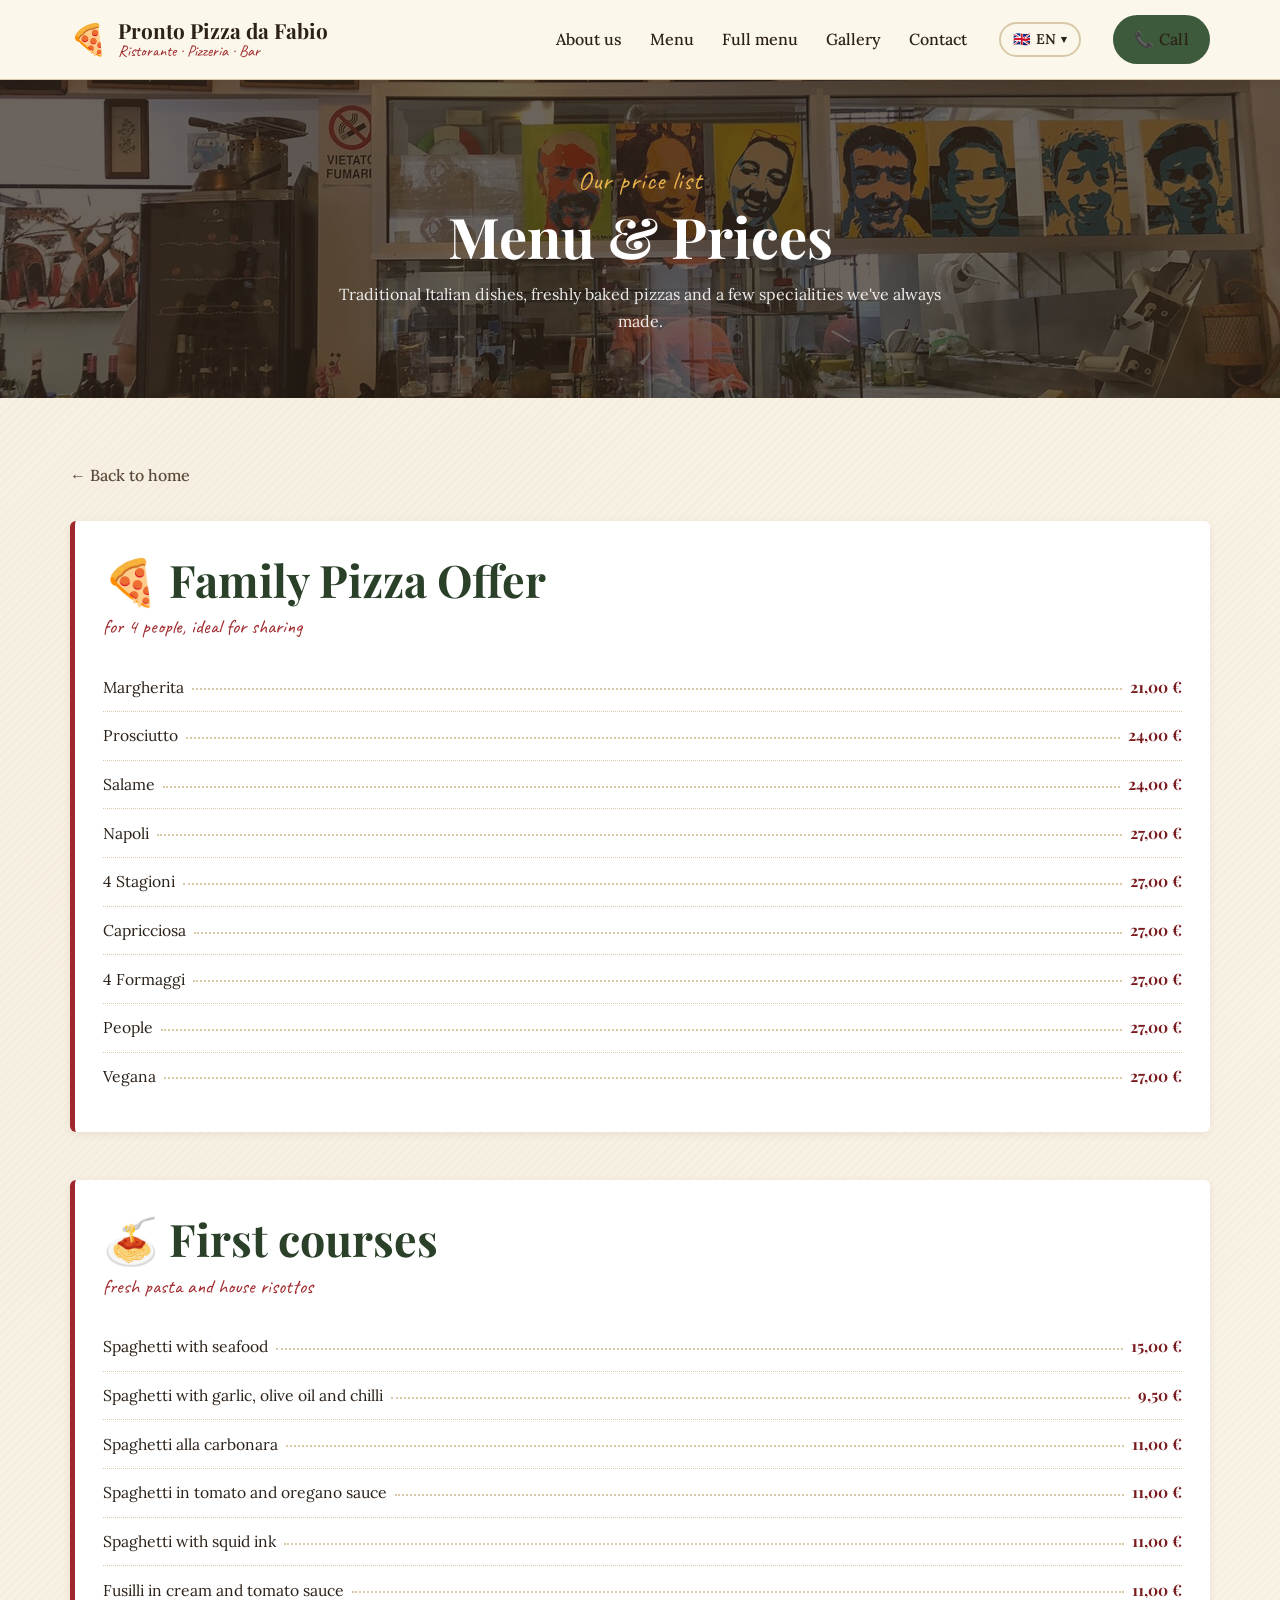
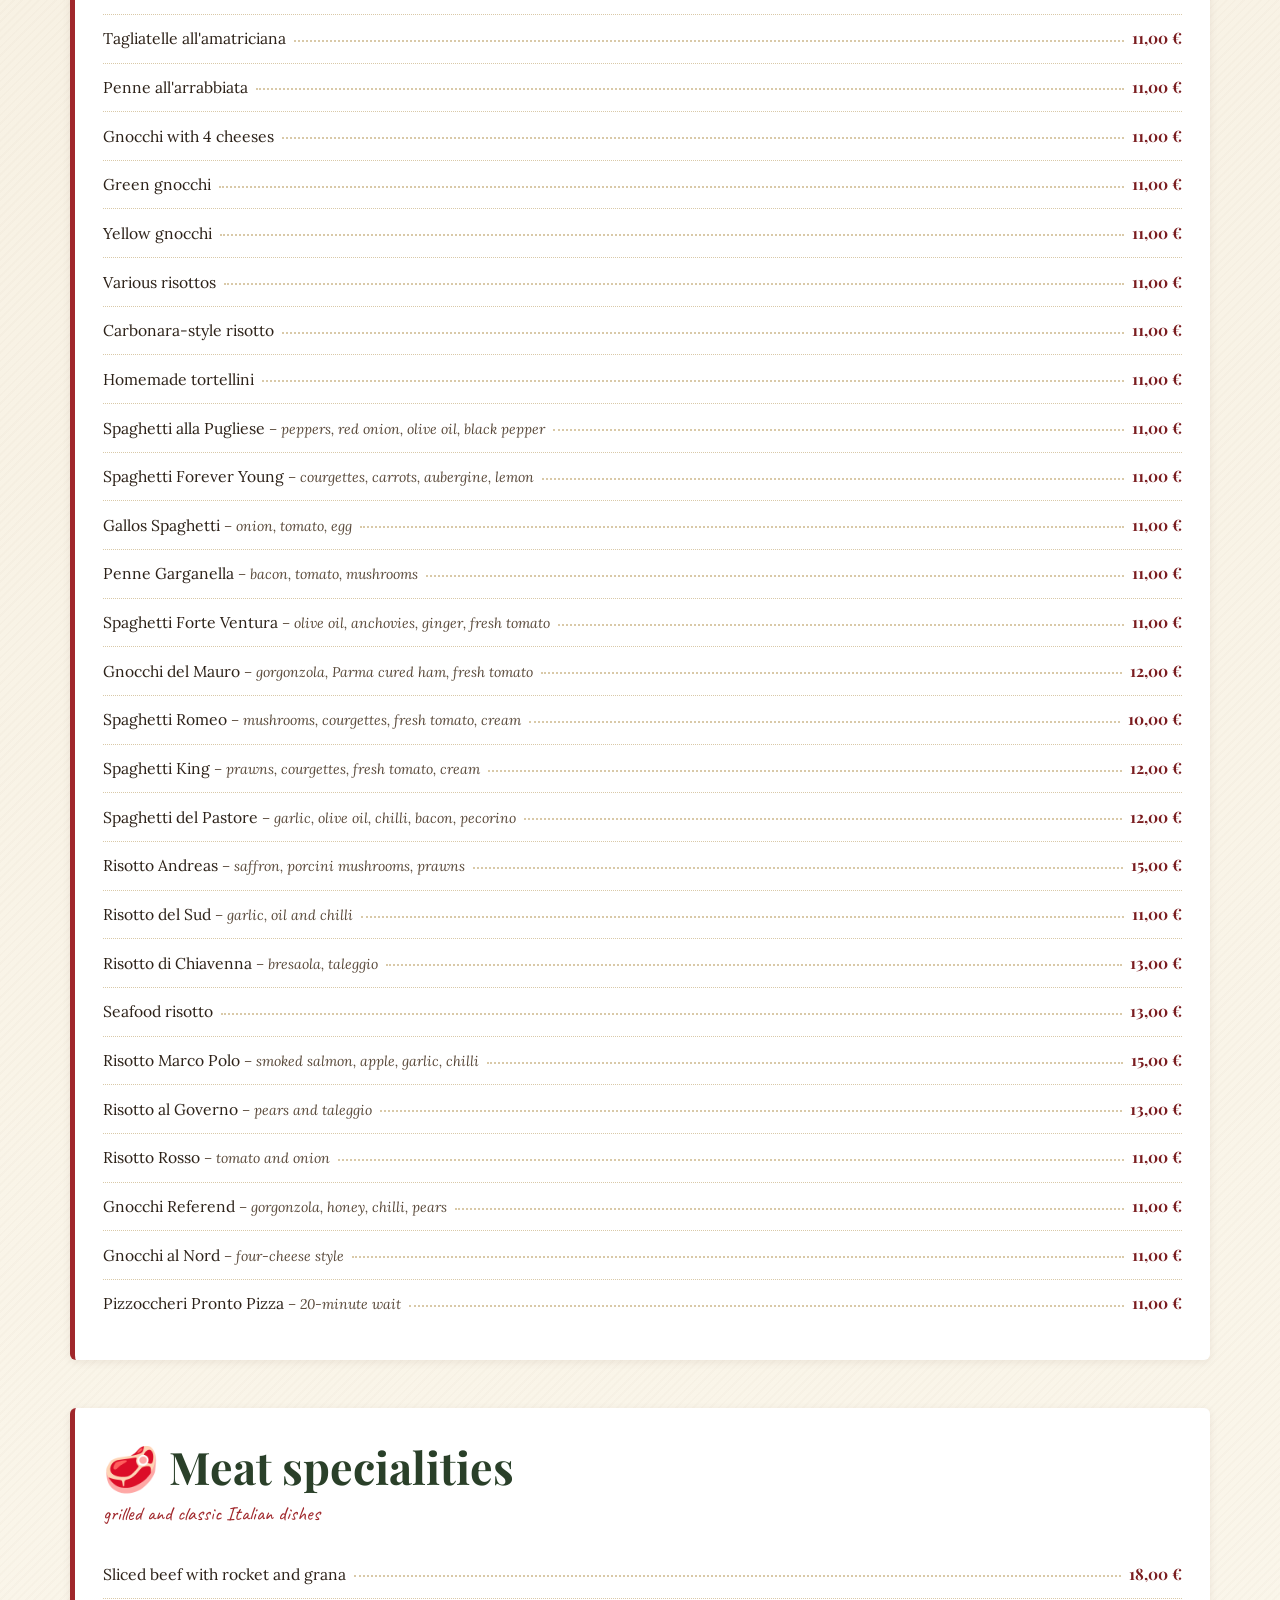
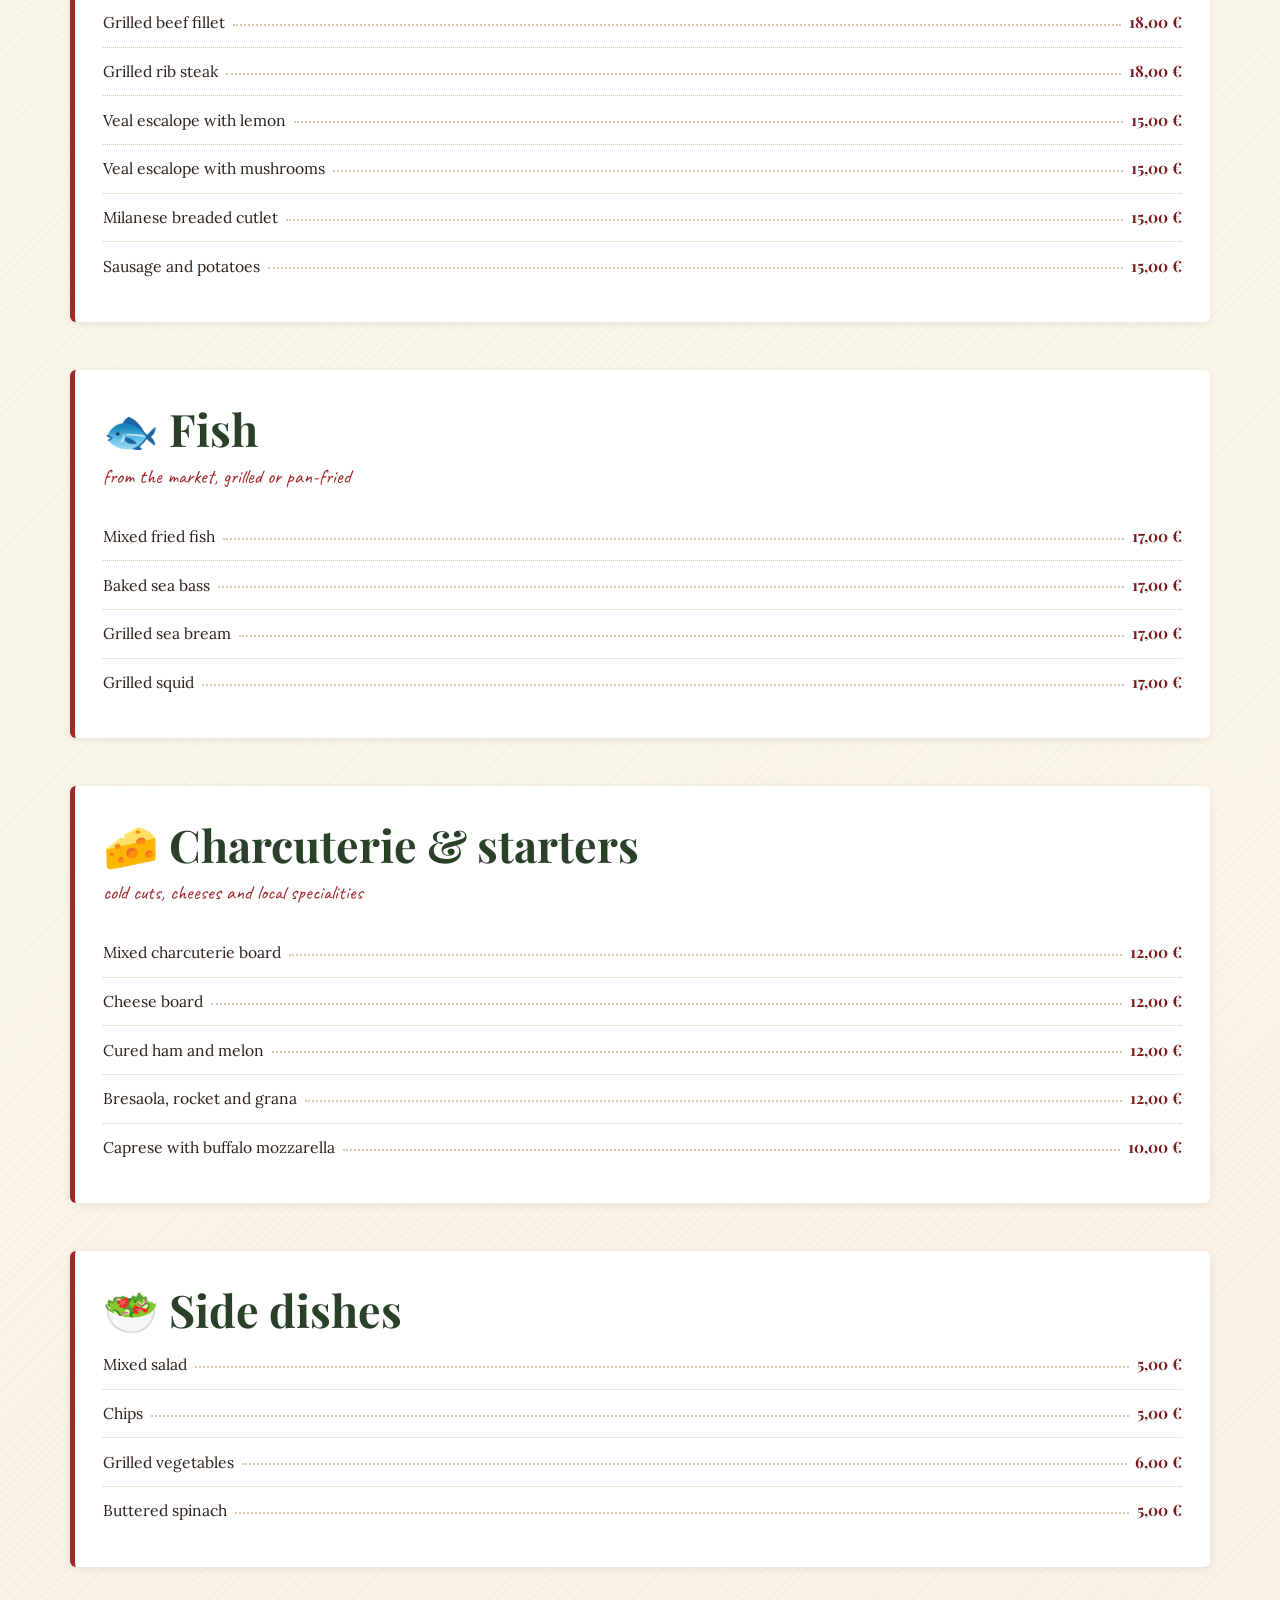
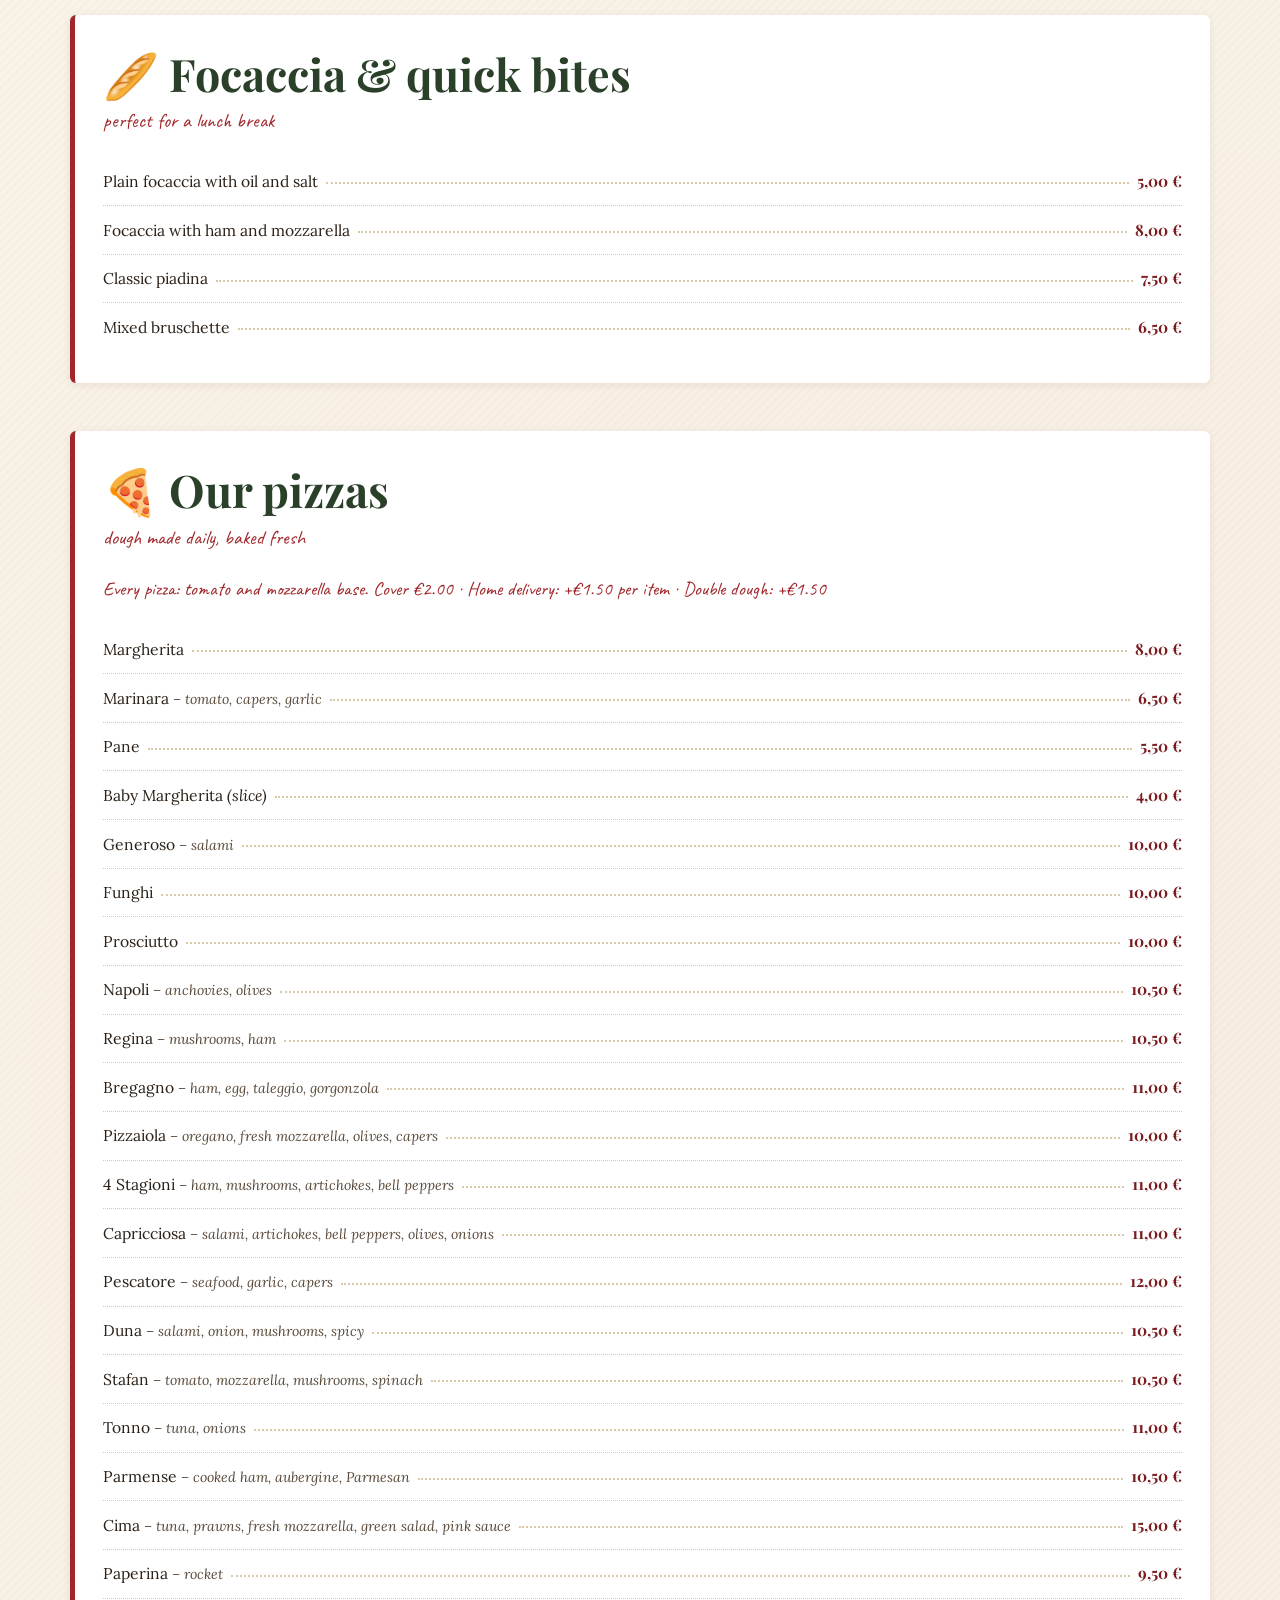
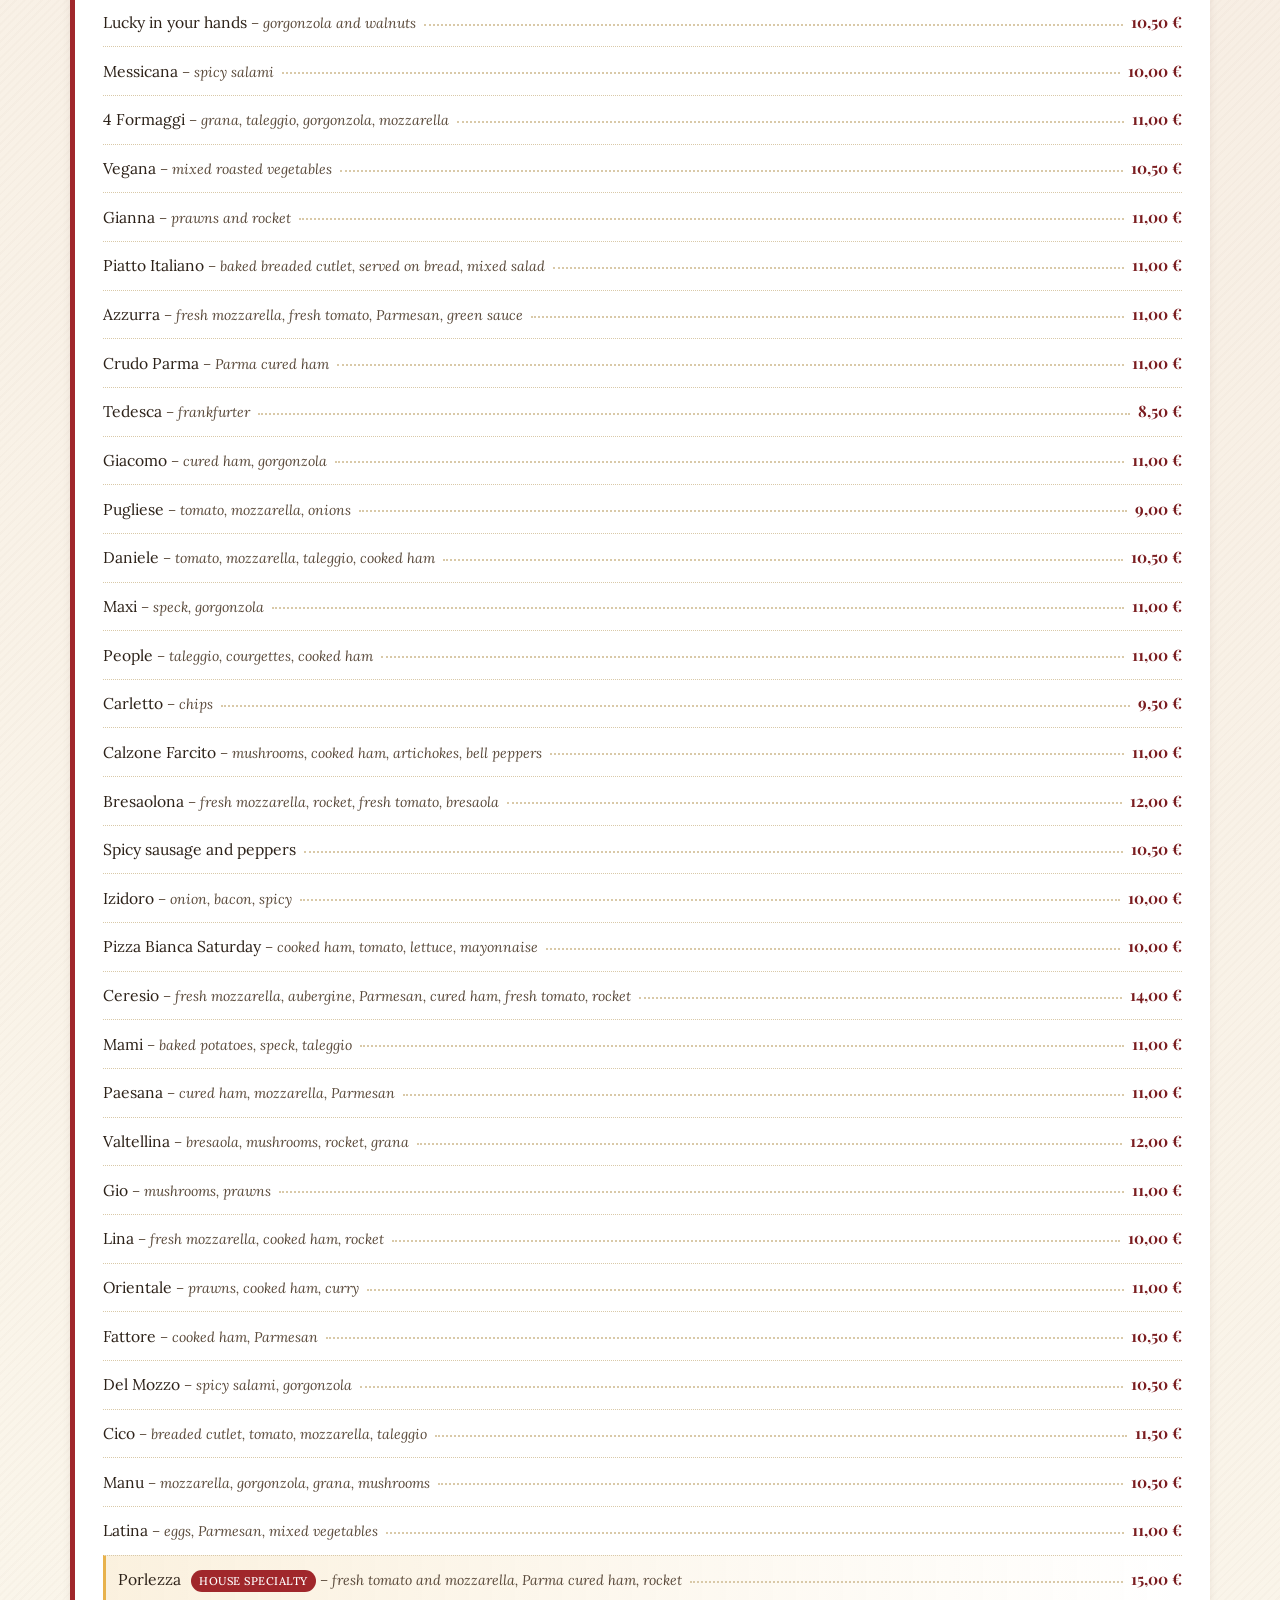
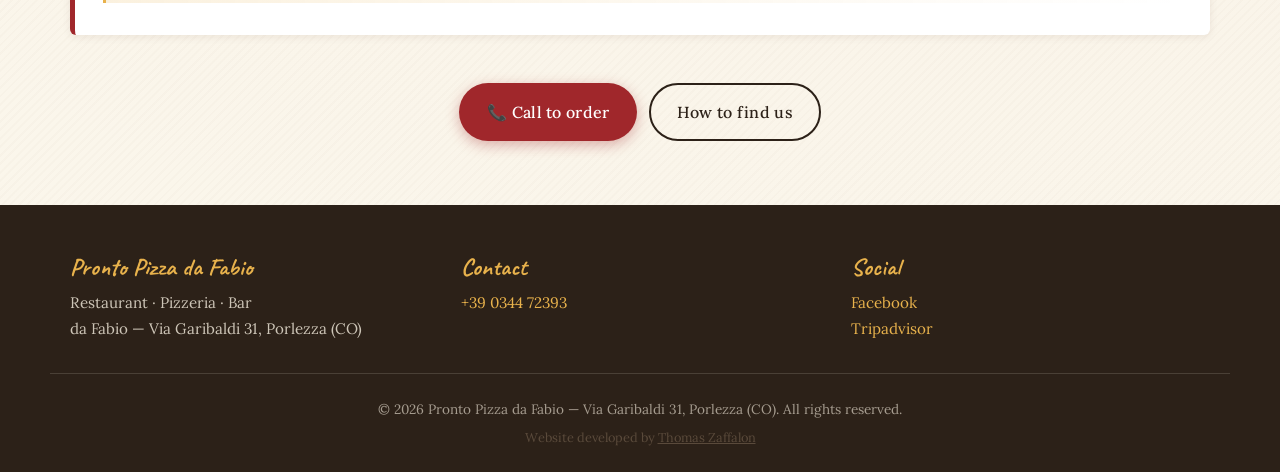
==== commit 1ff09d98: "feat: og:image quadrata ottimizzata per WhatsApp + traduzioni complete - Nuova og-image.jpg 800x800 " ====
--- a/menu.html
+++ b/menu.html
@@ -11,7 +11,8 @@
     <link rel="preconnect" href="https://fonts.gstatic.com" crossorigin>
     <link href="https://fonts.googleapis.com/css2?family=Playfair+Display:ital,wght@0,500;0,700;1,500&family=Caveat:wght@500;700&family=Lora:ital,wght@0,400;0,500;1,400&display=swap" rel="stylesheet">
     <link rel="stylesheet" href="css/style.css">
-    <link rel="icon" type="image/png" href="img/favicon.png">
+    <link rel="icon" type="image/png" sizes="32x32" href="img/favicon-32.png?v=2">
+    <link rel="apple-touch-icon" sizes="180x180" href="img/favicon.png?v=2">
 </head>
 <body>
 
@@ -98,27 +99,27 @@
                 <li><span class="dish" data-i18n="dish.gnocchiverdi">Gnocchi verdi</span><span class="dots"></span><span class="price">11,00 €</span></li>
                 <li><span class="dish" data-i18n="dish.gnocchigialli">Gnocchi gialli</span><span class="dots"></span><span class="price">11,00 €</span></li>
                 <li><span class="dish" data-i18n="dish.risottivari">Risotti vari</span><span class="dots"></span><span class="price">11,00 €</span></li>
-                <li><span class="dish">Risotto alla Carbonara's</span><span class="dots"></span><span class="price">11,00 €</span></li>
-                <li><span class="dish">Tortellini Fatti in Casa</span><span class="dots"></span><span class="price">11,00 €</span></li>
-                <li><span class="dish">Spaghetti alla Pugliese<span class="desc"> – peperoni, cipolla rossa, olio d'oliva, pepe nero</span></span><span class="dots"></span><span class="price">11,00 €</span></li>
-                <li><span class="dish">Spaghetti Forever Young<span class="desc"> – zucchine, carote, melanzane, limone</span></span><span class="dots"></span><span class="price">11,00 €</span></li>
-                <li><span class="dish">Gallos Spaghetti<span class="desc"> – cipolla, pomodoro, uovo</span></span><span class="dots"></span><span class="price">11,00 €</span></li>
-                <li><span class="dish">Penne Garganella<span class="desc"> – pancetta, pomodoro, funghi</span></span><span class="dots"></span><span class="price">11,00 €</span></li>
-                <li><span class="dish">Spaghetti Forte Ventura<span class="desc"> – olio d'oliva, acciughe, zenzero, pomodoro fresco</span></span><span class="dots"></span><span class="price">11,00 €</span></li>
-                <li><span class="dish">Gnocchi del Mauro<span class="desc"> – gorgonzola, crudo di Parma, pomodoro fresco</span></span><span class="dots"></span><span class="price">12,00 €</span></li>
-                <li><span class="dish">Spaghetti Romeo<span class="desc"> – funghi, zucchine, pomodoro fresco, panna</span></span><span class="dots"></span><span class="price">10,00 €</span></li>
-                <li><span class="dish">Spaghetti King<span class="desc"> – gamberetti, zucchine, pomodoro fresco, panna</span></span><span class="dots"></span><span class="price">12,00 €</span></li>
-                <li><span class="dish">Spaghetti del Pastore<span class="desc"> – aglio, olio, peperoncino, pancetta, pecorino</span></span><span class="dots"></span><span class="price">12,00 €</span></li>
-                <li><span class="dish">Risotto Andreas<span class="desc"> – zafferano, porcini, gamberetti</span></span><span class="dots"></span><span class="price">15,00 €</span></li>
-                <li><span class="dish">Risotto del Sud<span class="desc"> – aglio, olio e peperoncino</span></span><span class="dots"></span><span class="price">11,00 €</span></li>
-                <li><span class="dish">Risotto di Chiavenna<span class="desc"> – bresaola, taleggio</span></span><span class="dots"></span><span class="price">13,00 €</span></li>
-                <li><span class="dish">Risotto ai Frutti di Mare</span><span class="dots"></span><span class="price">13,00 €</span></li>
-                <li><span class="dish">Risotto Marco Polo<span class="desc"> – salmone affumicato, mela, aglio, peperoncino</span></span><span class="dots"></span><span class="price">15,00 €</span></li>
-                <li><span class="dish">Risotto al Governo<span class="desc"> – pere e taleggio</span></span><span class="dots"></span><span class="price">13,00 €</span></li>
-                <li><span class="dish">Risotto Rosso<span class="desc"> – pomodoro e cipolla</span></span><span class="dots"></span><span class="price">11,00 €</span></li>
-                <li><span class="dish">Gnocchi Referend<span class="desc"> – gorgonzola, miele, peperoncino, pere</span></span><span class="dots"></span><span class="price">11,00 €</span></li>
-                <li><span class="dish">Gnocchi al Nord<span class="desc"> – ai quattro formaggi</span></span><span class="dots"></span><span class="price">11,00 €</span></li>
-                <li><span class="dish">Pizzoccheri Pronto Pizza<span class="desc"> – 20 minuti di attesa</span></span><span class="dots"></span><span class="price">11,00 €</span></li>
+                <li><span class="dish" data-i18n="dish.risottocarbonara">Risotto alla Carbonara's</span><span class="dots"></span><span class="price">11,00 €</span></li>
+                <li><span class="dish" data-i18n="dish.tortellini">Tortellini Fatti in Casa</span><span class="dots"></span><span class="price">11,00 €</span></li>
+                <li><span class="dish">Spaghetti alla Pugliese<span class="desc" data-i18n="pasta.desc.pugliese"> – peperoni, cipolla rossa, olio d'oliva, pepe nero</span></span><span class="dots"></span><span class="price">11,00 €</span></li>
+                <li><span class="dish">Spaghetti Forever Young<span class="desc" data-i18n="pasta.desc.foreveryoung"> – zucchine, carote, melanzane, limone</span></span><span class="dots"></span><span class="price">11,00 €</span></li>
+                <li><span class="dish">Gallos Spaghetti<span class="desc" data-i18n="pasta.desc.gallos"> – cipolla, pomodoro, uovo</span></span><span class="dots"></span><span class="price">11,00 €</span></li>
+                <li><span class="dish">Penne Garganella<span class="desc" data-i18n="pasta.desc.garganella"> – pancetta, pomodoro, funghi</span></span><span class="dots"></span><span class="price">11,00 €</span></li>
+                <li><span class="dish">Spaghetti Forte Ventura<span class="desc" data-i18n="pasta.desc.forteventura"> – olio d'oliva, acciughe, zenzero, pomodoro fresco</span></span><span class="dots"></span><span class="price">11,00 €</span></li>
+                <li><span class="dish">Gnocchi del Mauro<span class="desc" data-i18n="pasta.desc.mauro"> – gorgonzola, crudo di Parma, pomodoro fresco</span></span><span class="dots"></span><span class="price">12,00 €</span></li>
+                <li><span class="dish">Spaghetti Romeo<span class="desc" data-i18n="pasta.desc.romeo"> – funghi, zucchine, pomodoro fresco, panna</span></span><span class="dots"></span><span class="price">10,00 €</span></li>
+                <li><span class="dish">Spaghetti King<span class="desc" data-i18n="pasta.desc.king"> – gamberetti, zucchine, pomodoro fresco, panna</span></span><span class="dots"></span><span class="price">12,00 €</span></li>
+                <li><span class="dish">Spaghetti del Pastore<span class="desc" data-i18n="pasta.desc.pastore"> – aglio, olio, peperoncino, pancetta, pecorino</span></span><span class="dots"></span><span class="price">12,00 €</span></li>
+                <li><span class="dish">Risotto Andreas<span class="desc" data-i18n="pasta.desc.andreas"> – zafferano, porcini, gamberetti</span></span><span class="dots"></span><span class="price">15,00 €</span></li>
+                <li><span class="dish">Risotto del Sud<span class="desc" data-i18n="pasta.desc.sud"> – aglio, olio e peperoncino</span></span><span class="dots"></span><span class="price">11,00 €</span></li>
+                <li><span class="dish">Risotto di Chiavenna<span class="desc" data-i18n="pasta.desc.chiavenna"> – bresaola, taleggio</span></span><span class="dots"></span><span class="price">13,00 €</span></li>
+                <li><span class="dish" data-i18n="dish.risottofdm">Risotto ai Frutti di Mare</span><span class="dots"></span><span class="price">13,00 €</span></li>
+                <li><span class="dish">Risotto Marco Polo<span class="desc" data-i18n="pasta.desc.marcopolo"> – salmone affumicato, mela, aglio, peperoncino</span></span><span class="dots"></span><span class="price">15,00 €</span></li>
+                <li><span class="dish">Risotto al Governo<span class="desc" data-i18n="pasta.desc.governo"> – pere e taleggio</span></span><span class="dots"></span><span class="price">13,00 €</span></li>
+                <li><span class="dish">Risotto Rosso<span class="desc" data-i18n="pasta.desc.rosso"> – pomodoro e cipolla</span></span><span class="dots"></span><span class="price">11,00 €</span></li>
+                <li><span class="dish">Gnocchi Referend<span class="desc" data-i18n="pasta.desc.referend"> – gorgonzola, miele, peperoncino, pere</span></span><span class="dots"></span><span class="price">11,00 €</span></li>
+                <li><span class="dish">Gnocchi al Nord<span class="desc" data-i18n="pasta.desc.alnord"> – ai quattro formaggi</span></span><span class="dots"></span><span class="price">11,00 €</span></li>
+                <li><span class="dish">Pizzoccheri Pronto Pizza<span class="desc" data-i18n="pasta.desc.pizzoccheri"> – 20 minuti di attesa</span></span><span class="dots"></span><span class="price">11,00 €</span></li>
             </ul>
         </div>
 
@@ -194,7 +195,7 @@
                 <li><span class="dish">Margherita</span><span class="dots"></span><span class="price">8,00 €</span></li>
                 <li><span class="dish">Marinara<span class="desc" data-i18n="pizza.desc.marinara"> – pomodoro, capperi, aglio</span></span><span class="dots"></span><span class="price">6,50 €</span></li>
                 <li><span class="dish">Pane</span><span class="dots"></span><span class="price">5,50 €</span></li>
-                <li><span class="dish">Baby Margherita <em>(trancio)</em></span><span class="dots"></span><span class="price">4,00 €</span></li>
+                <li><span class="dish">Baby Margherita <em data-i18n="dish.slice">(trancio)</em></span><span class="dots"></span><span class="price">4,00 €</span></li>
                 <li><span class="dish">Generoso<span class="desc" data-i18n="pizza.desc.generoso"> – salame</span></span><span class="dots"></span><span class="price">10,00 €</span></li>
                 <li><span class="dish">Funghi</span><span class="dots"></span><span class="price">10,00 €</span></li>
                 <li><span class="dish">Prosciutto</span><span class="dots"></span><span class="price">10,00 €</span></li>
@@ -228,9 +229,9 @@
                 <li><span class="dish">Carletto<span class="desc" data-i18n="pizza.desc.carletto"> – patatine fritte</span></span><span class="dots"></span><span class="price">9,50 €</span></li>
                 <li><span class="dish">Calzone Farcito<span class="desc" data-i18n="pizza.desc.calzone"> – funghi, cotto, carciofi, peperoni</span></span><span class="dots"></span><span class="price">11,00 €</span></li>
                 <li><span class="dish">Bresaolona<span class="desc" data-i18n="pizza.desc.bresaolona"> – mozzarella fresca, rucola, pomodoro fresco, bresaola</span></span><span class="dots"></span><span class="price">12,00 €</span></li>
-                <li><span class="dish">Salsiccia Piccante e Peperoni</span><span class="dots"></span><span class="price">10,50 €</span></li>
-                <li><span class="dish">Izidoro<span class="desc"> – cipolla, pancetta, piccante</span></span><span class="dots"></span><span class="price">10,00 €</span></li>
-                <li><span class="dish">Pizza Bianca Saturday<span class="desc"> – cotto, pomodoro, lattuga, maionese</span></span><span class="dots"></span><span class="price">10,00 €</span></li>
+                <li><span class="dish" data-i18n="dish.salsicciapeperoni">Salsiccia Piccante e Peperoni</span><span class="dots"></span><span class="price">10,50 €</span></li>
+                <li><span class="dish">Izidoro<span class="desc" data-i18n="pizza.desc.izidoro"> – cipolla, pancetta, piccante</span></span><span class="dots"></span><span class="price">10,00 €</span></li>
+                <li><span class="dish">Pizza Bianca Saturday<span class="desc" data-i18n="pizza.desc.bianca_sat"> – cotto, pomodoro, lattuga, maionese</span></span><span class="dots"></span><span class="price">10,00 €</span></li>
                 <li><span class="dish">Ceresio<span class="desc" data-i18n="pizza.desc.ceresio"> – mozzarella fresca, melanzane, parmigiano, crudo, pomodoro fresco, rucola</span></span><span class="dots"></span><span class="price">14,00 €</span></li>
                 <li><span class="dish">Mami<span class="desc" data-i18n="pizza.desc.mami"> – patate al forno, speck, taleggio</span></span><span class="dots"></span><span class="price">11,00 €</span></li>
                 <li><span class="dish">Paesana<span class="desc" data-i18n="pizza.desc.paesana"> – crudo, mozzarella, parmigiano</span></span><span class="dots"></span><span class="price">11,00 €</span></li>
@@ -243,7 +244,7 @@
                 <li><span class="dish">Cico<span class="desc" data-i18n="pizza.desc.cico"> – cotoletta, pomodoro, mozzarella, taleggio</span></span><span class="dots"></span><span class="price">11,50 €</span></li>
                 <li><span class="dish">Manu<span class="desc" data-i18n="pizza.desc.manu"> – mozzarella, gorgonzola, grana, funghi</span></span><span class="dots"></span><span class="price">10,50 €</span></li>
                 <li><span class="dish">Latina<span class="desc" data-i18n="pizza.desc.latina"> – uova, parmigiano, verdure miste</span></span><span class="dots"></span><span class="price">11,00 €</span></li>
-                <li class="menu-list-highlight"><span class="dish">Porlezza <span class="pizza-badge">specialità della casa</span><span class="desc" data-i18n="pizza.desc.porlezza"> – pomodoro e mozzarella freschi, crudo di Parma, rucola</span></span><span class="dots"></span><span class="price">15,00 €</span></li>
+                <li class="menu-list-highlight"><span class="dish">Porlezza <span class="pizza-badge" data-i18n="pizza.badge.specialty">specialità della casa</span><span class="desc" data-i18n="pizza.desc.porlezza"> – pomodoro e mozzarella freschi, crudo di Parma, rucola</span></span><span class="dots"></span><span class="price">15,00 €</span></li>
             </ul>
         </div>
 
@@ -280,7 +281,7 @@
     </div>
     <div class="container footer-bottom">
         <p>© <span id="year">2026</span> Pronto Pizza da Fabio — Via Garibaldi 31, Porlezza (CO). <span data-i18n="footer.rights">Tutti i diritti riservati.</span></p>
-        <p style="margin-top:0.4rem;font-size:0.8rem;color:var(--ink-soft,#888)">Sito sviluppato da <a href="https://tommyzaffa.com" target="_blank" rel="noopener" style="color:inherit;text-decoration:underline">Thomas Zaffalon</a></p>
+        <p style="margin-top:0.4rem;font-size:0.8rem;color:var(--ink-soft,#888)" data-i18n-html="footer.developed">Sito sviluppato da <a href="https://tommyzaffa.com" target="_blank" rel="noopener" style="color:inherit;text-decoration:underline">Thomas Zaffalon</a></p>
     </div>
 </footer>
 
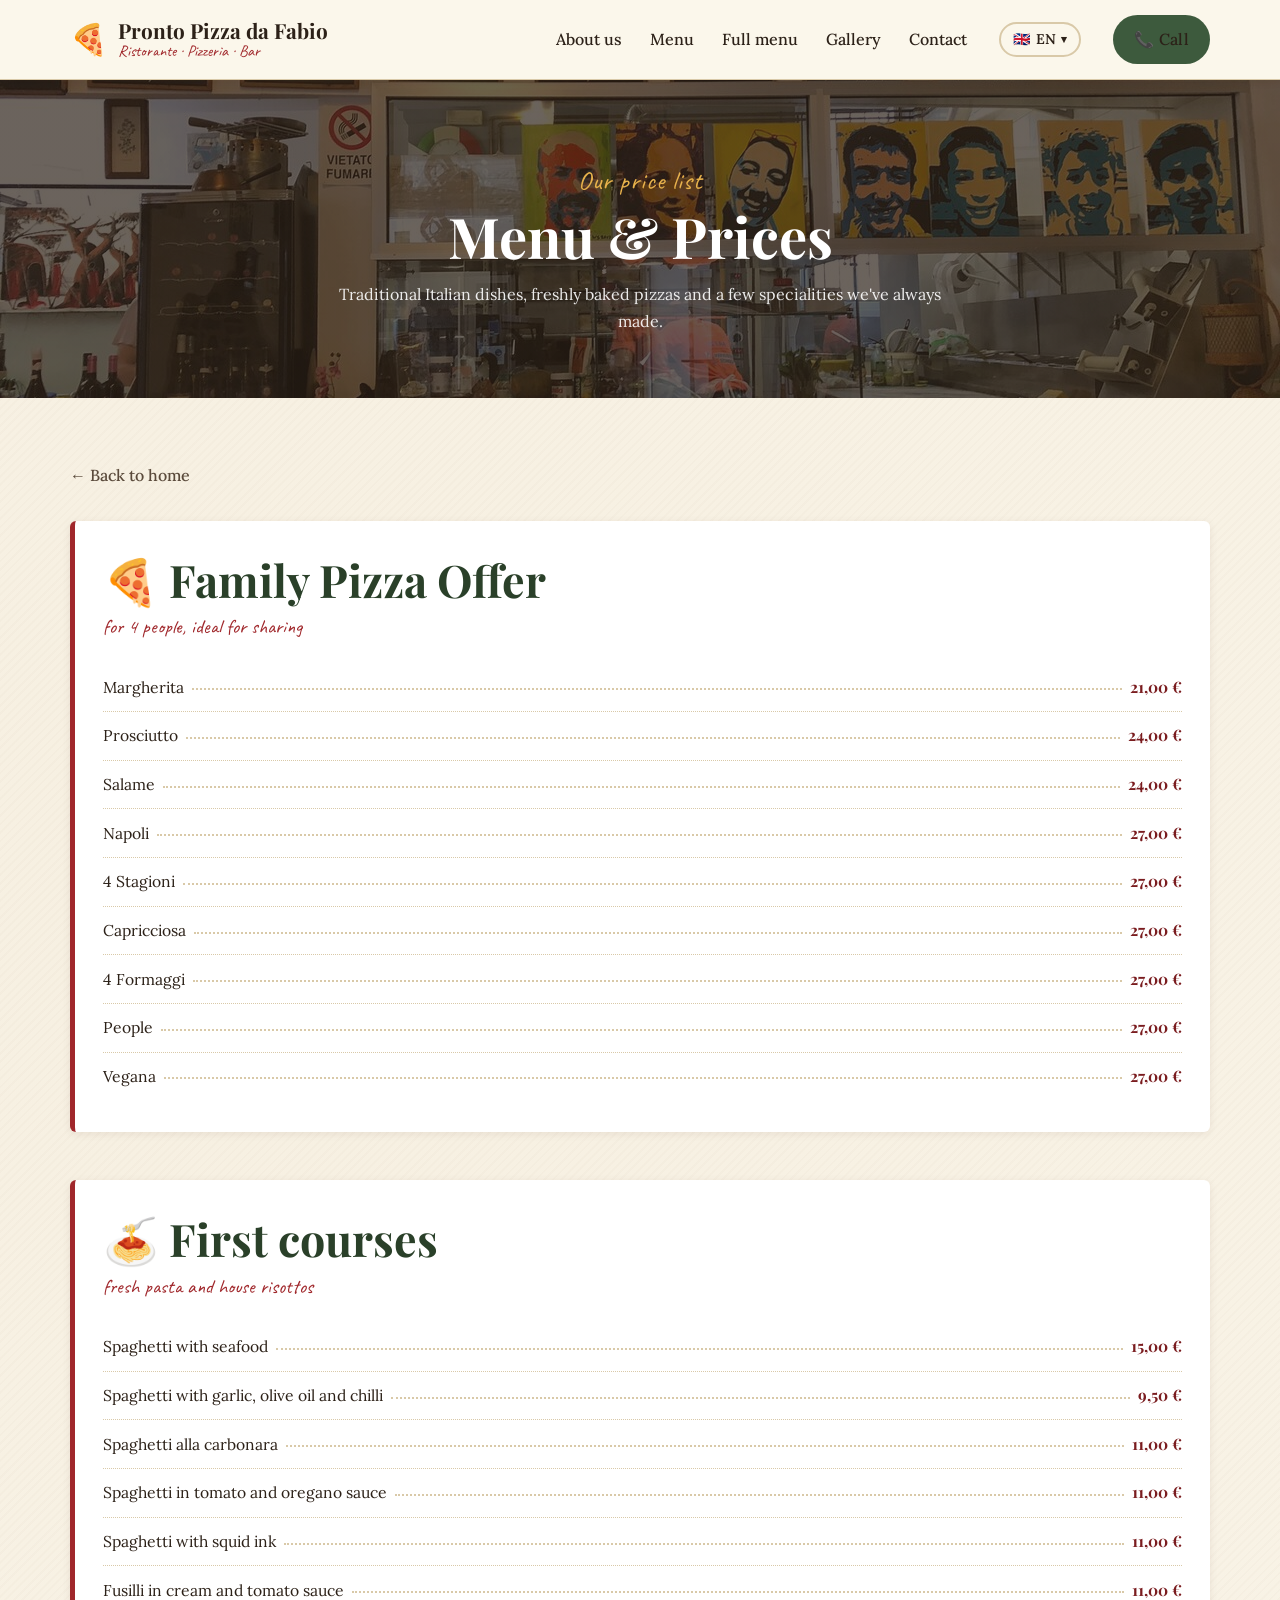
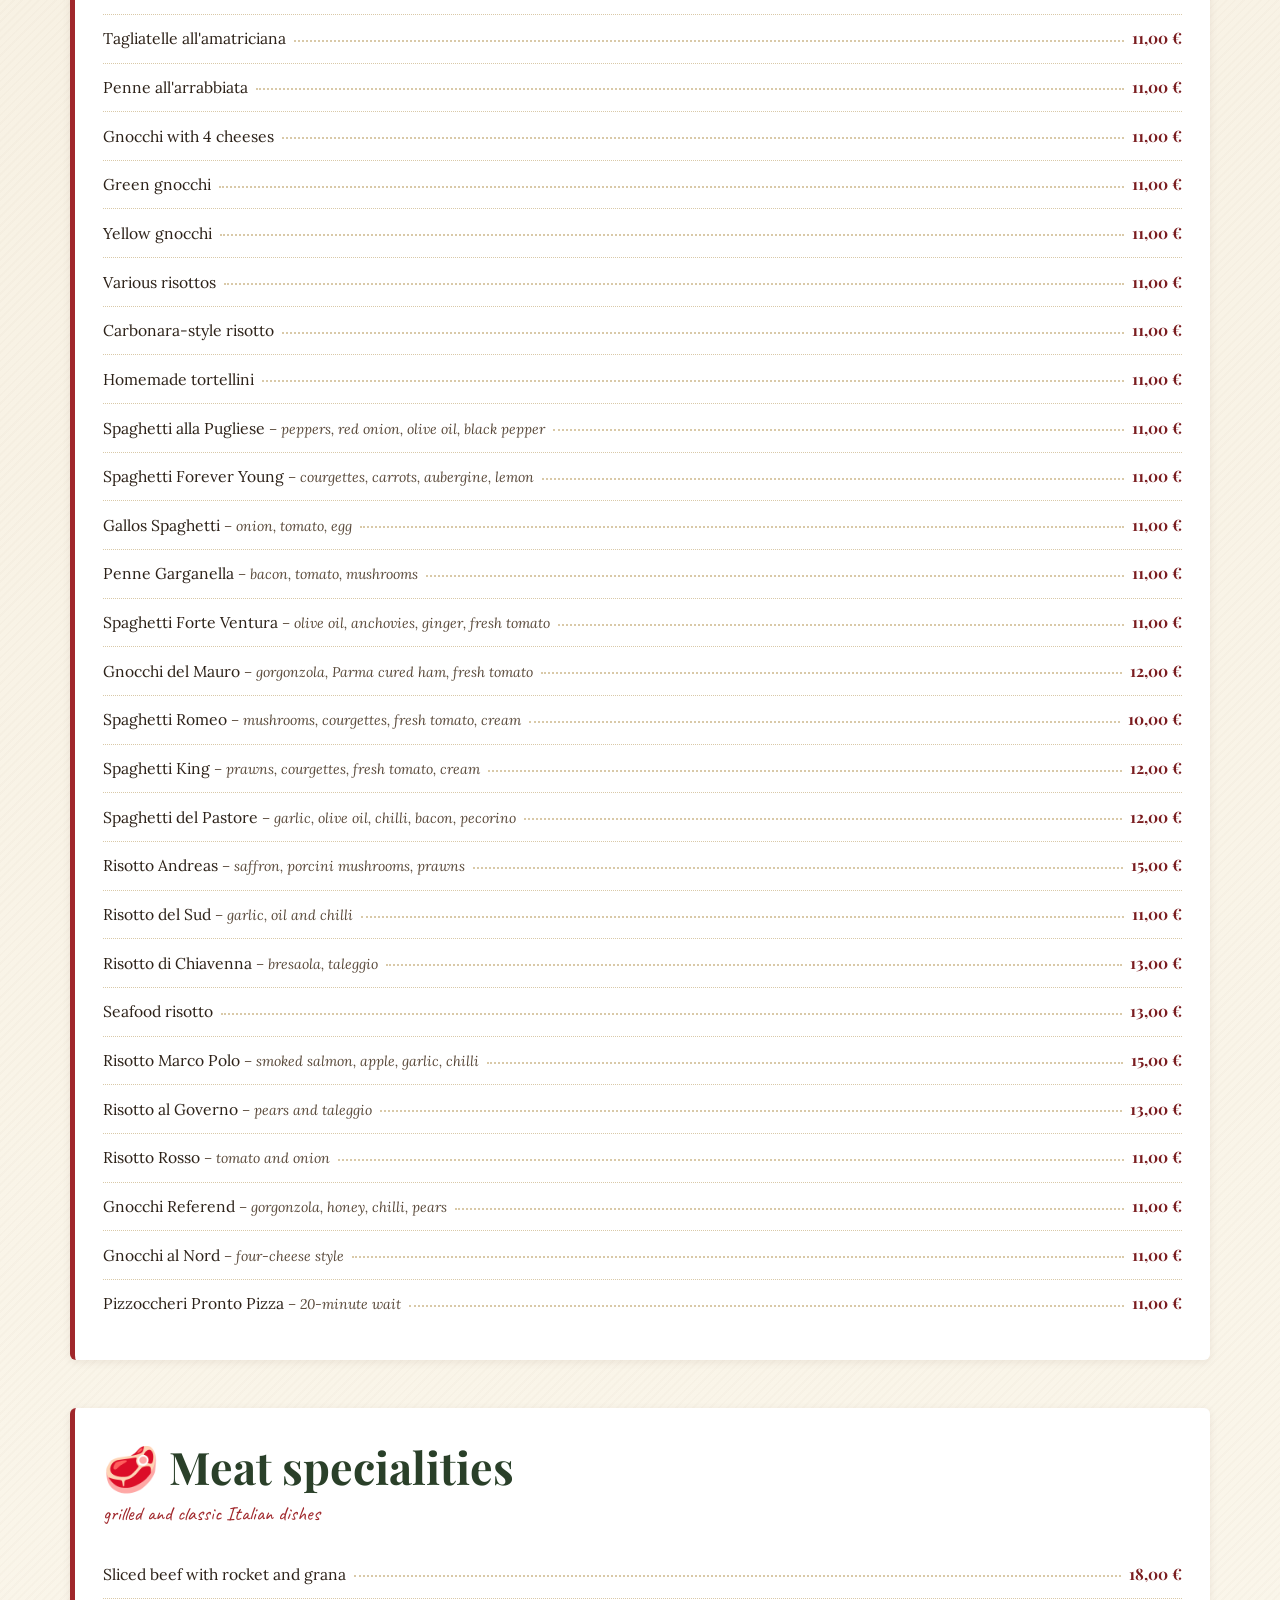
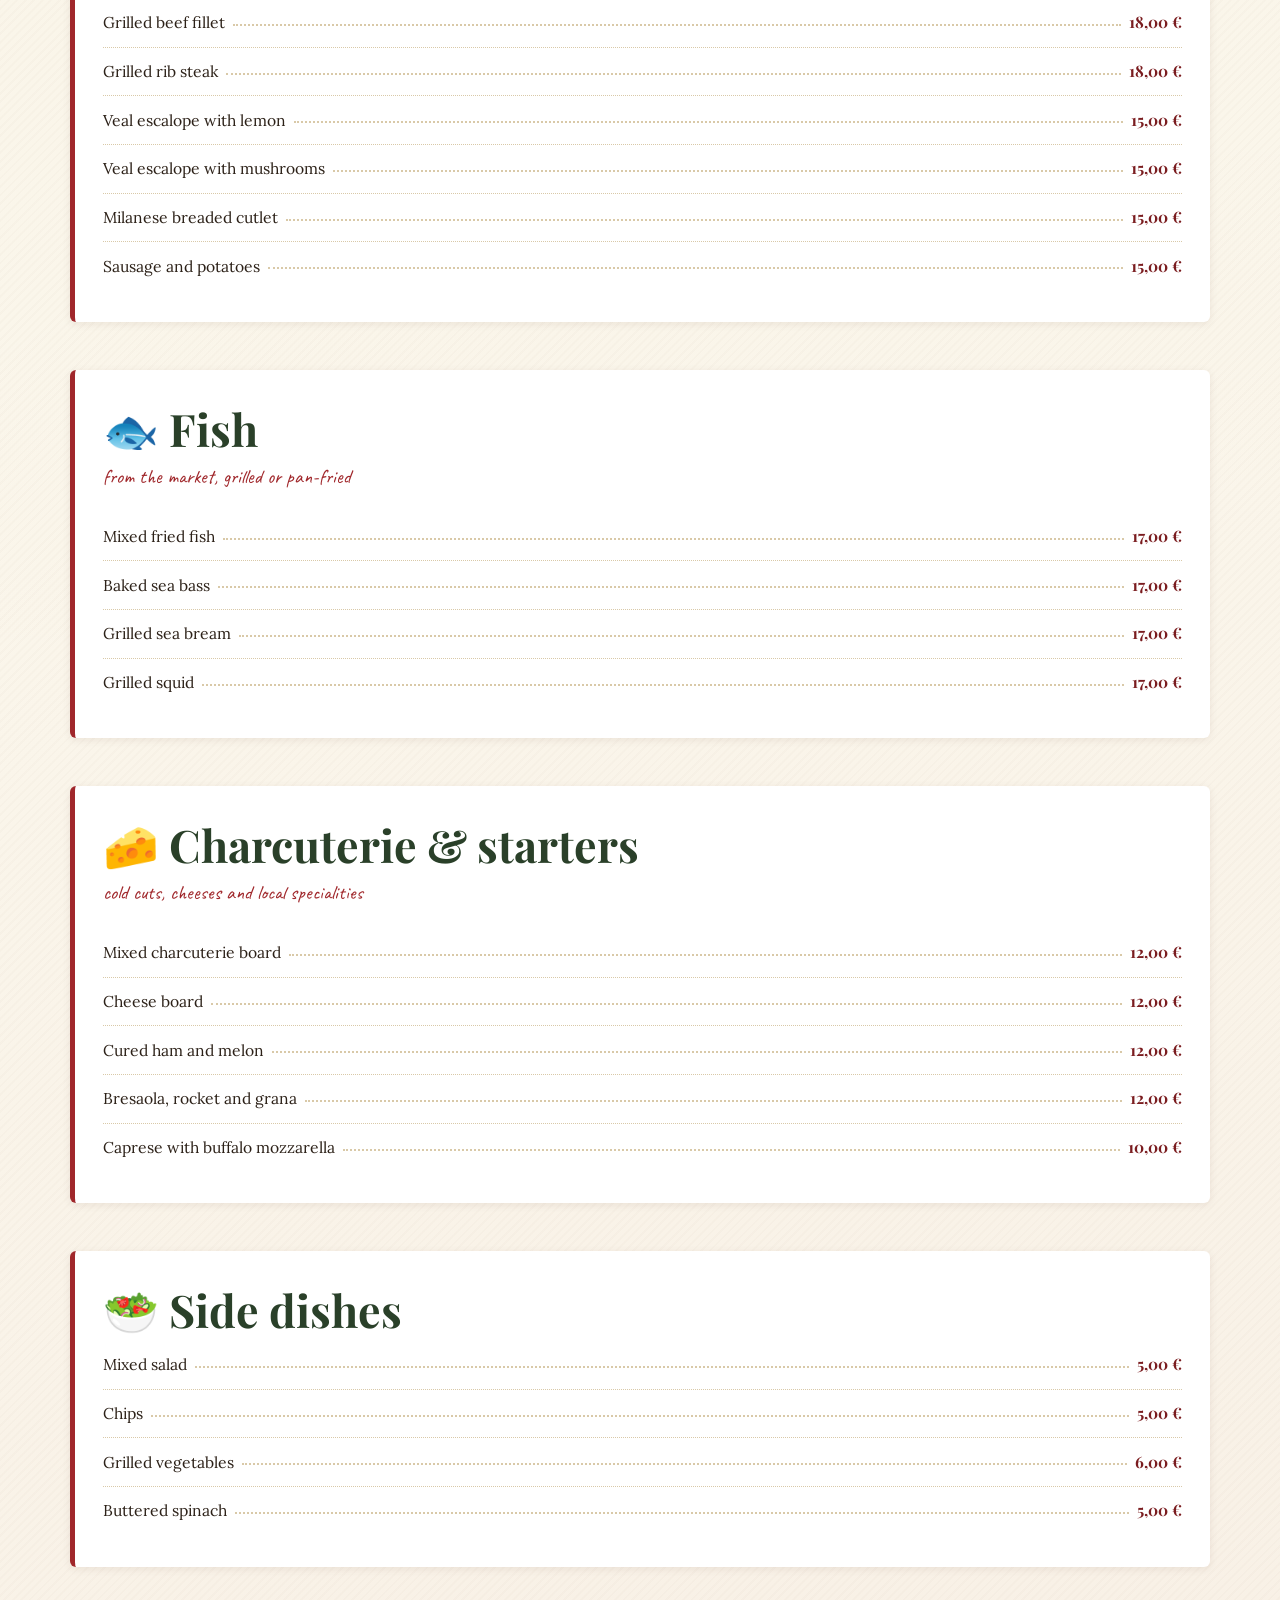
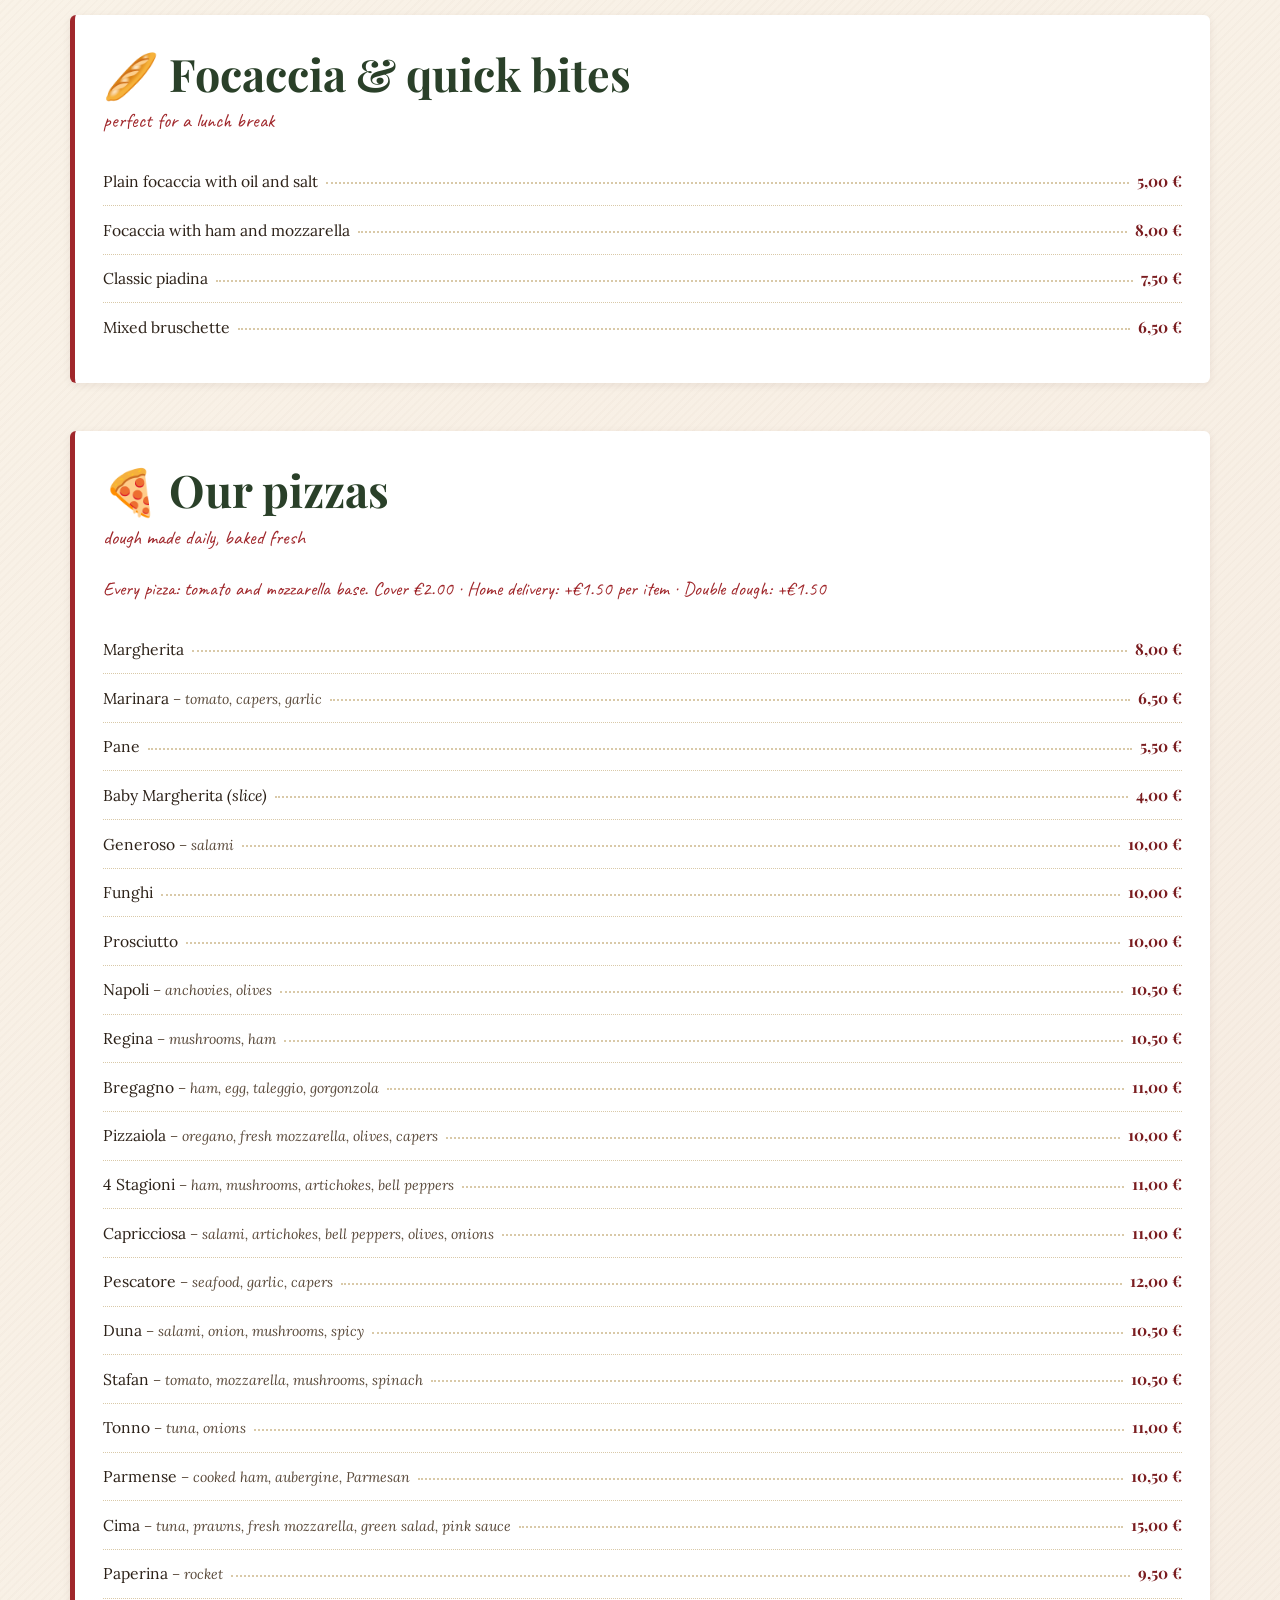
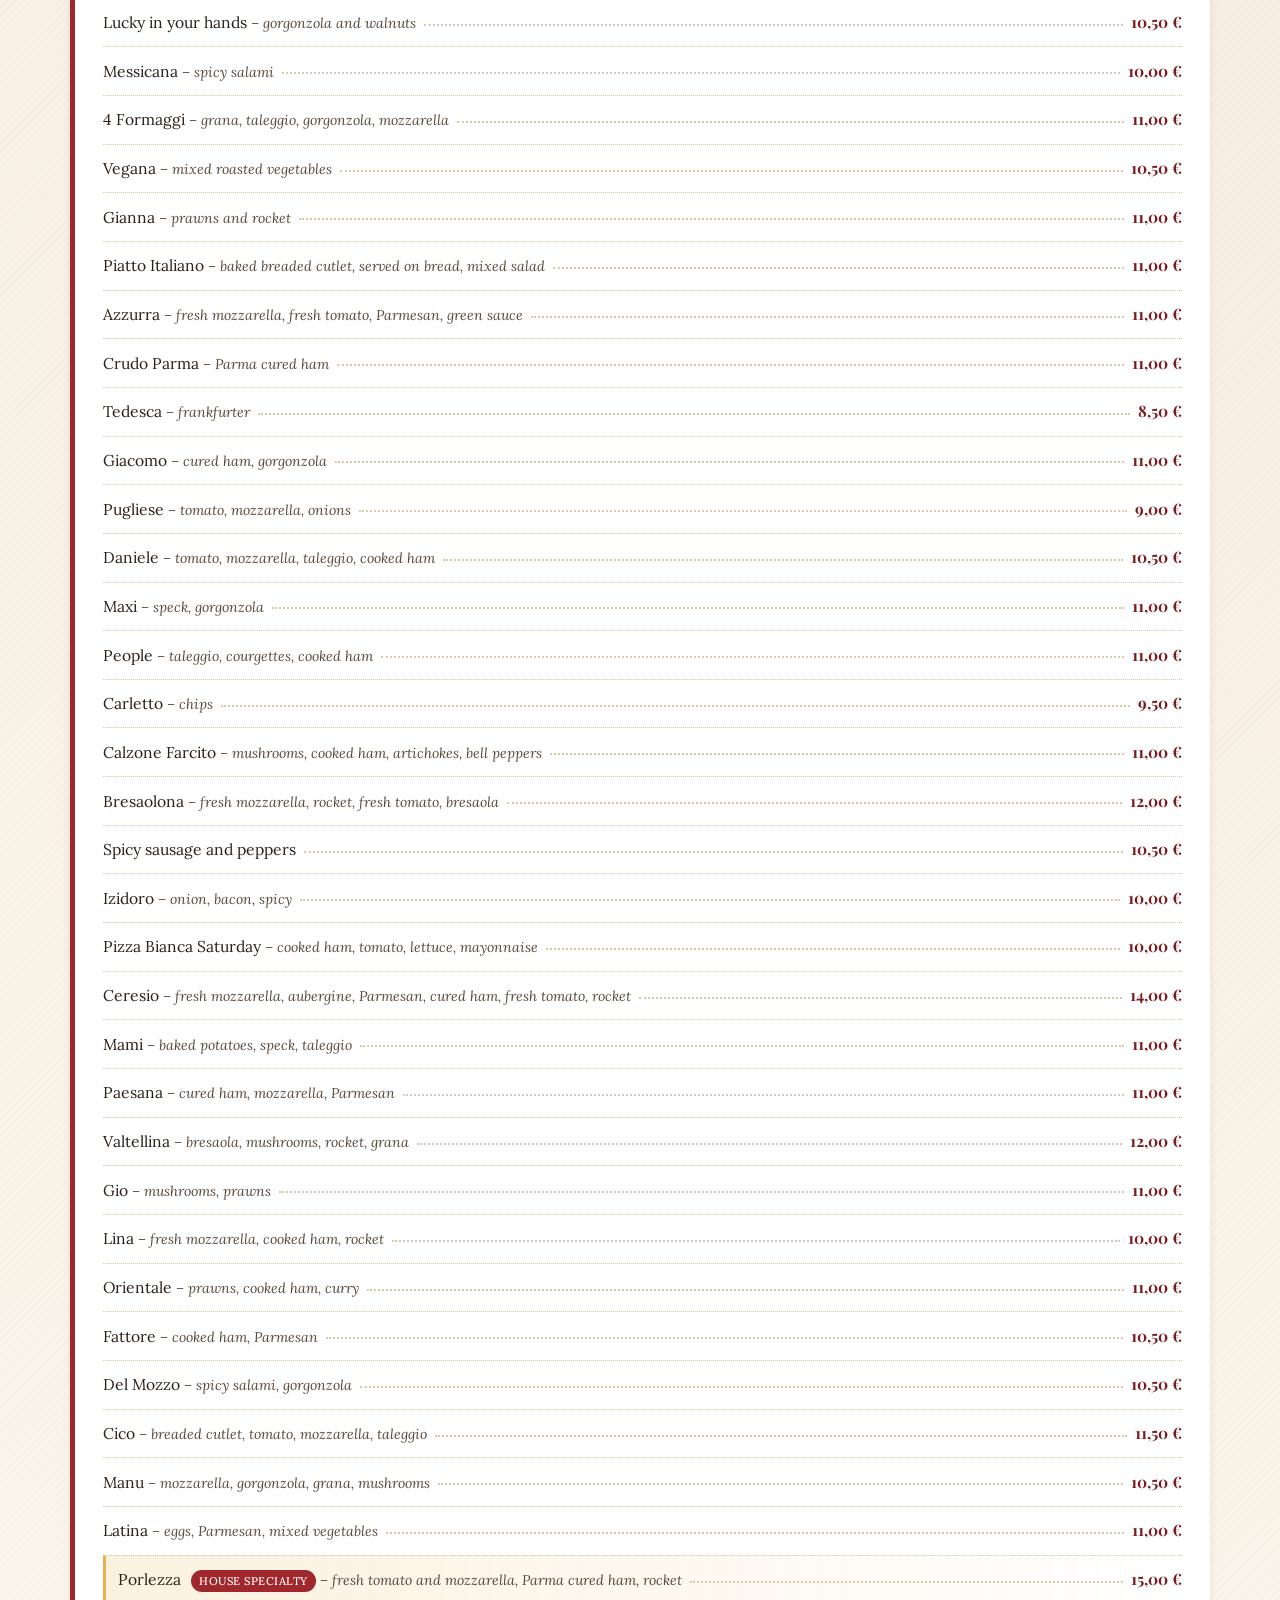
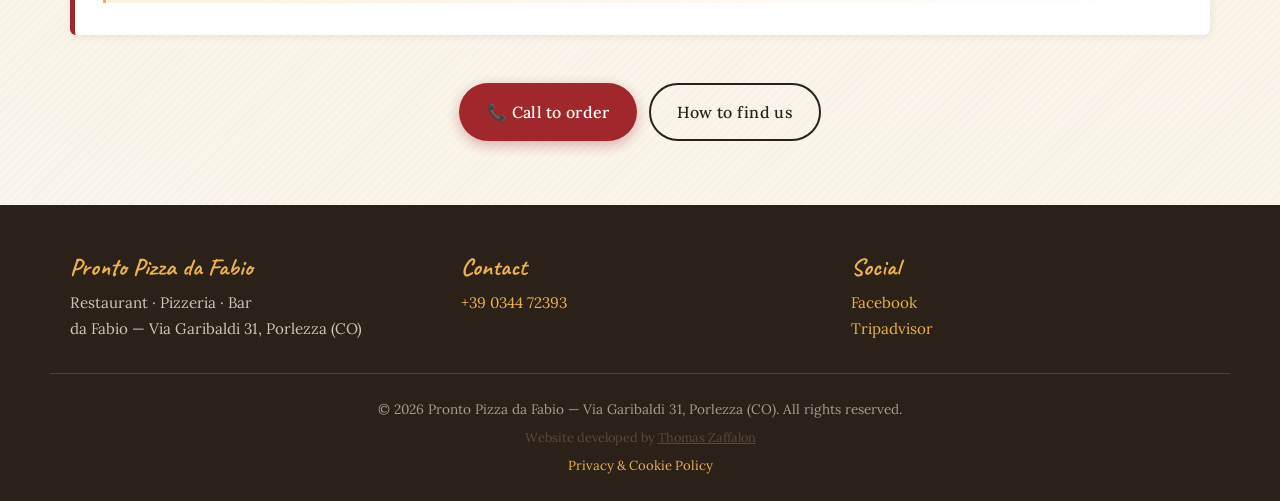
==== commit f4be8b8f: "Add privacy and cookie policy" ====
--- a/menu.html
+++ b/menu.html
@@ -6,13 +6,28 @@
     <title>Menu e Listino Prezzi – Pronto Pizza, Porlezza (CO)</title>
     <meta name="description" content="Il menu completo di Pronto Pizza a Porlezza: pizze, primi piatti, carne, pesce, contorni e focacce. Prezzi e specialità della casa.">
     <meta name="robots" content="index, follow">
+    <link rel="canonical" href="https://ristoranteppdafabio.it/menu.html">
+
+    <!-- Open Graph -->
+    <meta property="og:title" content="Menu e Listino Prezzi – Pronto Pizza, Porlezza">
+    <meta property="og:description" content="Il menu completo di Pronto Pizza a Porlezza: pizze, primi piatti, carne, pesce, contorni e focacce.">
+    <meta property="og:image" content="https://ristoranteppdafabio.it/img/og-image.jpg">
+    <meta property="og:image:type" content="image/jpeg">
+    <meta property="og:image:width" content="800">
+    <meta property="og:image:height" content="800">
+    <meta property="og:type" content="website">
+    <meta property="og:locale" content="it_IT">
+    <meta property="og:url" content="https://ristoranteppdafabio.it/menu.html">
 
     <link rel="preconnect" href="https://fonts.googleapis.com">
     <link rel="preconnect" href="https://fonts.gstatic.com" crossorigin>
     <link href="https://fonts.googleapis.com/css2?family=Playfair+Display:ital,wght@0,500;0,700;1,500&family=Caveat:wght@500;700&family=Lora:ital,wght@0,400;0,500;1,400&display=swap" rel="stylesheet">
     <link rel="stylesheet" href="css/style.css">
-    <link rel="icon" type="image/png" sizes="32x32" href="img/favicon-32.png?v=2">
-    <link rel="apple-touch-icon" sizes="180x180" href="img/favicon.png?v=2">
+    <link rel="icon" href="/favicon.ico" sizes="any">
+    <link rel="icon" type="image/png" sizes="48x48" href="/img/favicon-48.png">
+    <link rel="icon" type="image/png" sizes="96x96" href="/img/favicon-96.png">
+    <link rel="icon" type="image/png" sizes="32x32" href="/img/favicon-32.png">
+    <link rel="apple-touch-icon" sizes="180x180" href="/img/apple-touch-icon.png">
 </head>
 <body>
 
@@ -282,6 +297,7 @@
     <div class="container footer-bottom">
         <p>© <span id="year">2026</span> Pronto Pizza da Fabio — Via Garibaldi 31, Porlezza (CO). <span data-i18n="footer.rights">Tutti i diritti riservati.</span></p>
         <p style="margin-top:0.4rem;font-size:0.8rem;color:var(--ink-soft,#888)" data-i18n-html="footer.developed">Sito sviluppato da <a href="https://tommyzaffa.com" target="_blank" rel="noopener" style="color:inherit;text-decoration:underline">Thomas Zaffalon</a></p>
+        <p class="footer-legal"><a href="privacy.html">Privacy &amp; Cookie Policy</a></p>
     </div>
 </footer>
 
--- a/css/style.css
+++ b/css/style.css
@@ -321,8 +321,11 @@
 .hero-bg {
     position: absolute; inset: 0;
     background: url('../img/esterno_1.jpg') center/cover no-repeat;
-    filter: brightness(0.7) saturate(1.1);
+    filter: brightness(0.78) saturate(1.1);
     transform: scale(1.05);
+}
+@media (max-width: 600px) {
+    .hero-bg { filter: brightness(0.88) saturate(1.1); }
 }
 .hero-overlay {
     position: absolute; inset: 0;
@@ -729,6 +732,37 @@
     min-height: 400px;
     border: 6px solid #fff;
 }
+.map-consent {
+    min-height: 400px;
+    height: 100%;
+    display: flex;
+    align-items: center;
+    justify-content: center;
+    padding: 2rem;
+    text-align: center;
+    background:
+        linear-gradient(rgba(44, 33, 24, .72), rgba(44, 33, 24, .72)),
+        radial-gradient(circle at 30% 20%, rgba(232, 178, 76, .35), transparent 42%),
+        var(--green-dark);
+    color: var(--cream);
+}
+.map-consent iframe {
+    width: 100%;
+    min-height: 400px;
+    height: 100%;
+    border: 0;
+}
+.map-consent__box { max-width: 420px; }
+.map-consent__box h3 { color: var(--yellow); margin-bottom: .5rem; }
+.map-consent__box p { margin-bottom: 1.2rem; color: rgba(246, 239, 224, .88); }
+.map-consent__actions {
+    display: flex;
+    flex-wrap: wrap;
+    align-items: center;
+    justify-content: center;
+    gap: 1rem;
+}
+.map-consent__actions a { color: var(--yellow); text-decoration: underline; }
 
 /* ---------- Sticky call (mobile) ---------- */
 .sticky-call {
@@ -787,6 +821,35 @@
     font-size: .85rem;
     color: rgba(246, 239, 224, 0.6);
 }
+.footer-legal { margin-top: .45rem; font-size: .82rem; }
+
+/* ---------- Legal page ---------- */
+.legal-page {
+    padding: 4rem 0;
+    background: var(--paper);
+}
+.legal-wrap { max-width: 880px; }
+.legal-updated { color: var(--ink-soft); margin: .5rem 0 2rem; }
+.legal-card {
+    background: rgba(255, 255, 255, .58);
+    border: 1px solid var(--line);
+    border-radius: var(--radius);
+    box-shadow: var(--shadow-sm);
+    padding: clamp(1.4rem, 4vw, 2.5rem);
+}
+.legal-card h2 {
+    font-size: clamp(1.25rem, 2.5vw, 1.6rem);
+    margin: 1.8rem 0 .65rem;
+}
+.legal-card h2:first-child { margin-top: 0; }
+.legal-card p { color: var(--ink-soft); margin-bottom: 1rem; }
+.legal-card code {
+    background: var(--cream-2);
+    border: 1px solid var(--line);
+    border-radius: 4px;
+    padding: .08rem .35rem;
+    color: var(--ink);
+}
 
 /* ---------- Lightbox ---------- */
 .lightbox {
@@ -830,6 +893,48 @@
     transition: background .2s;
 }
 .lightbox-close:hover { background: rgba(255,255,255,0.2); }
+.lightbox-prev,
+.lightbox-next {
+    position: absolute;
+    top: 50%;
+    transform: translateY(-50%);
+    color: #fff;
+    font-size: 3rem;
+    line-height: 1;
+    width: 56px; height: 56px;
+    background: rgba(0,0,0,0.45);
+    border: none;
+    border-radius: 50%;
+    cursor: pointer;
+    display: flex;
+    align-items: center;
+    justify-content: center;
+    transition: background .2s;
+    padding: 0 0 6px;
+    z-index: 2;
+}
+.lightbox-close { z-index: 2; }
+.lightbox-prev { left: 1rem; }
+.lightbox-next { right: 1rem; }
+.lightbox-prev:hover,
+.lightbox-next:hover { background: rgba(0,0,0,0.65); }
+@media (max-width: 600px) {
+    .lightbox { padding-top: 4.5rem; padding-bottom: 5.5rem; }
+    .lightbox img { max-height: 65vh; }
+    .lightbox-prev,
+    .lightbox-next {
+        top: auto;
+        bottom: 1rem;
+        transform: none;
+        width: 48px; height: 48px;
+        font-size: 2.4rem;
+        background: rgba(255,255,255,0.15);
+    }
+    .lightbox-prev { left: calc(50% - 56px); right: auto; }
+    .lightbox-next { left: calc(50% + 8px); right: auto; }
+    .lightbox-prev:hover,
+    .lightbox-next:hover { background: rgba(255,255,255,0.28); }
+}
 
 /* ---------- Menu page specifics ---------- */
 .page-hero {
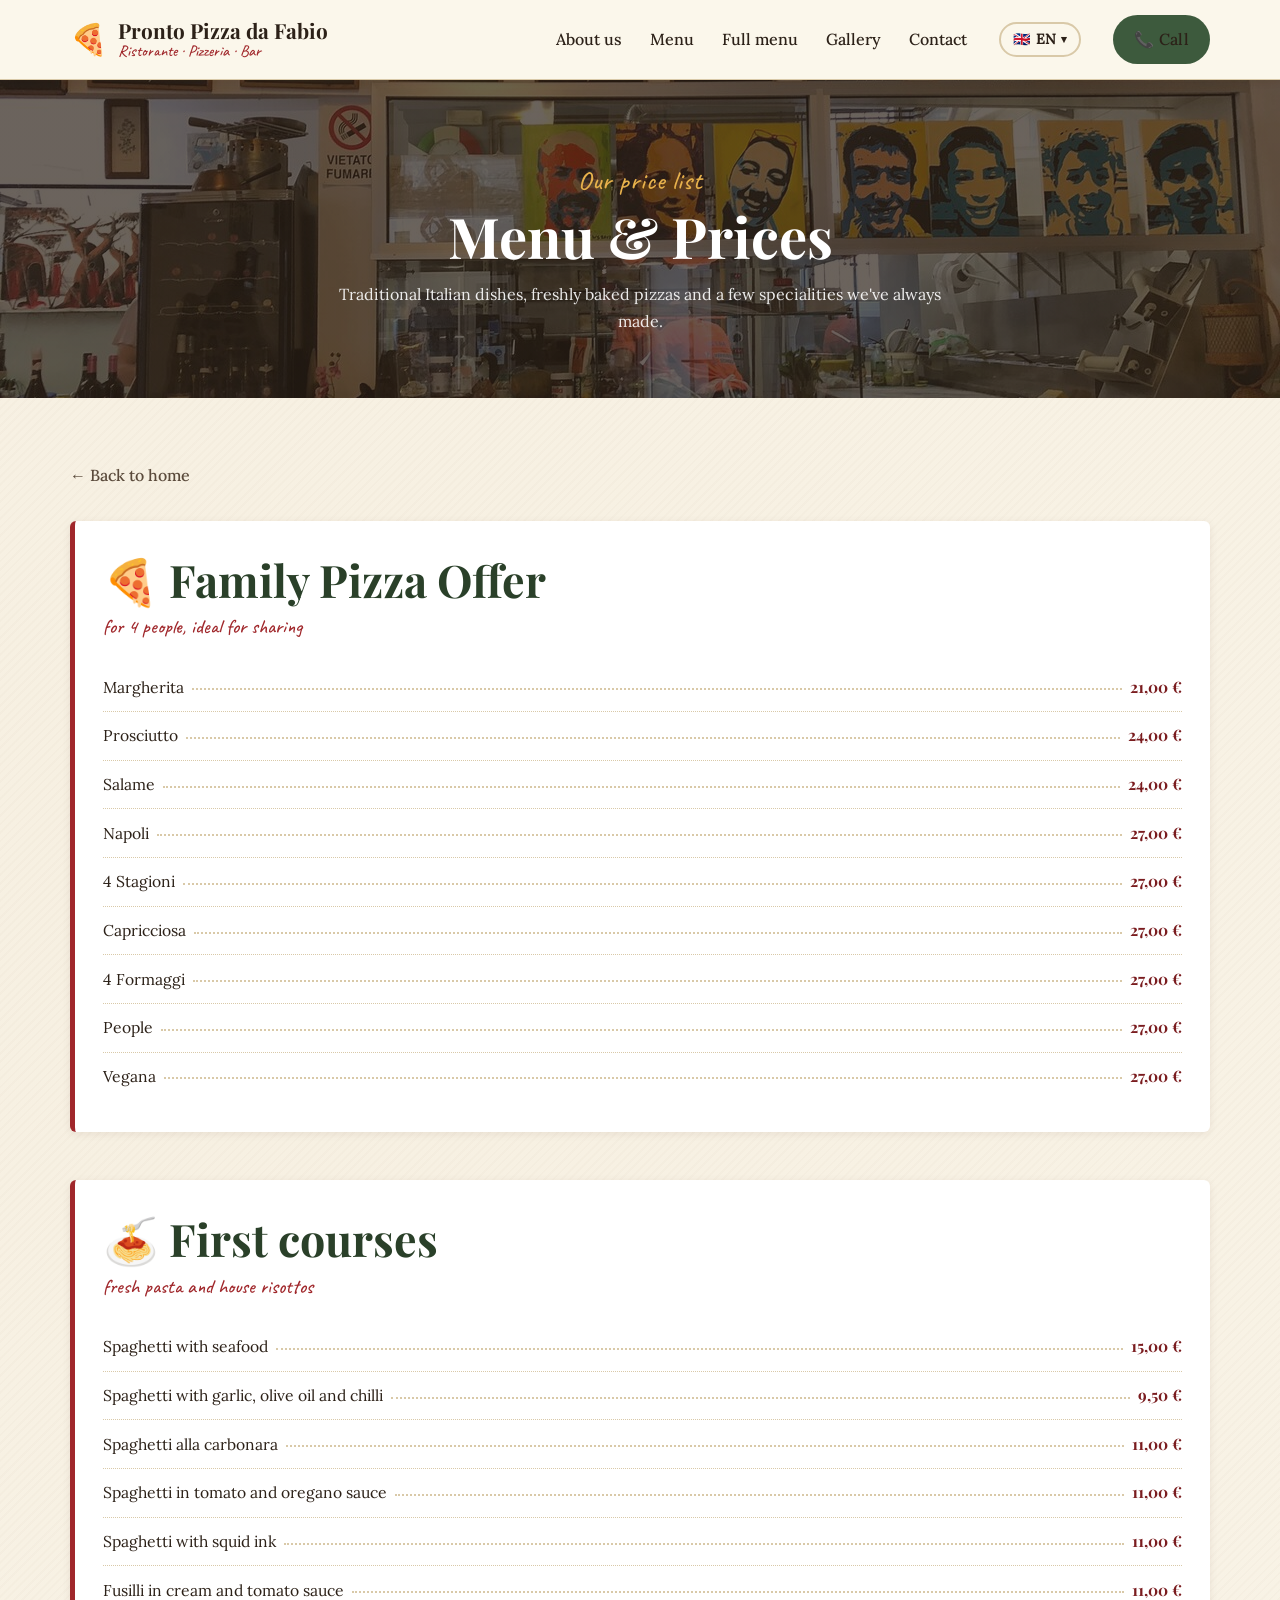
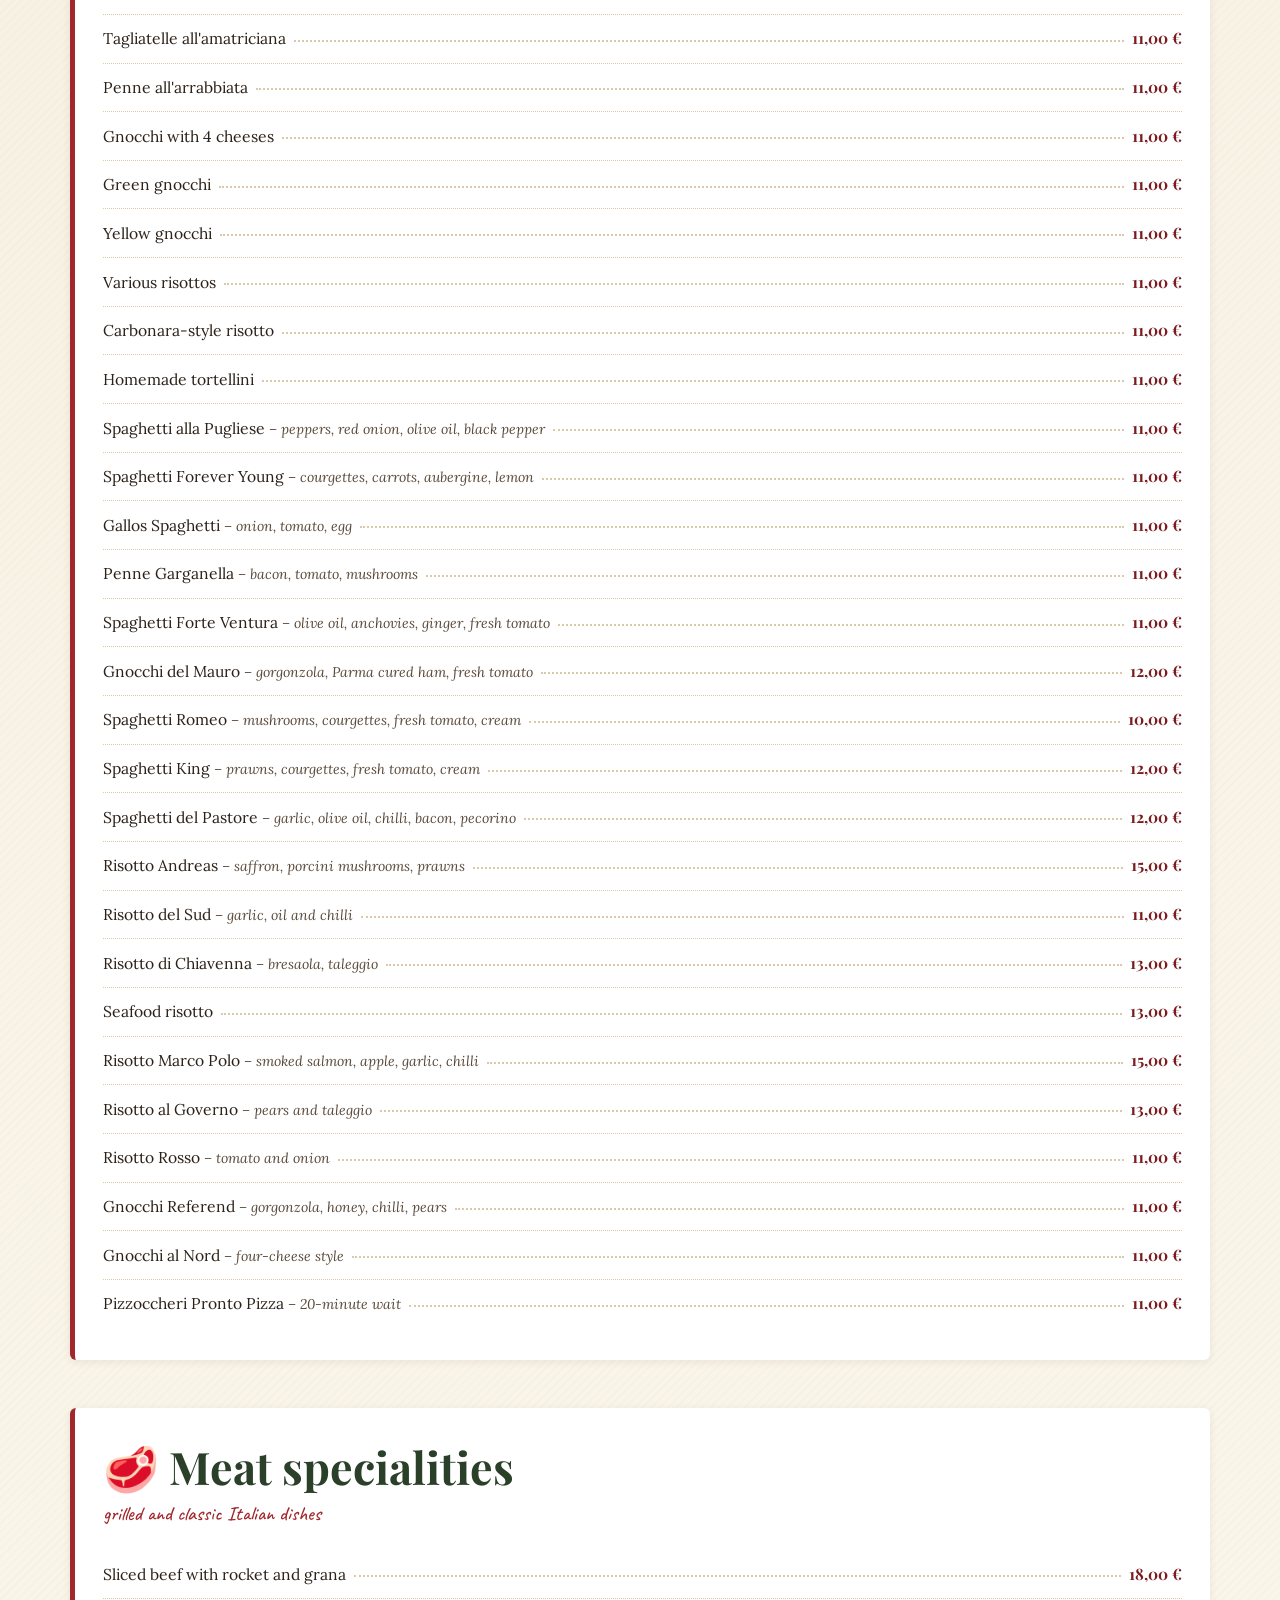
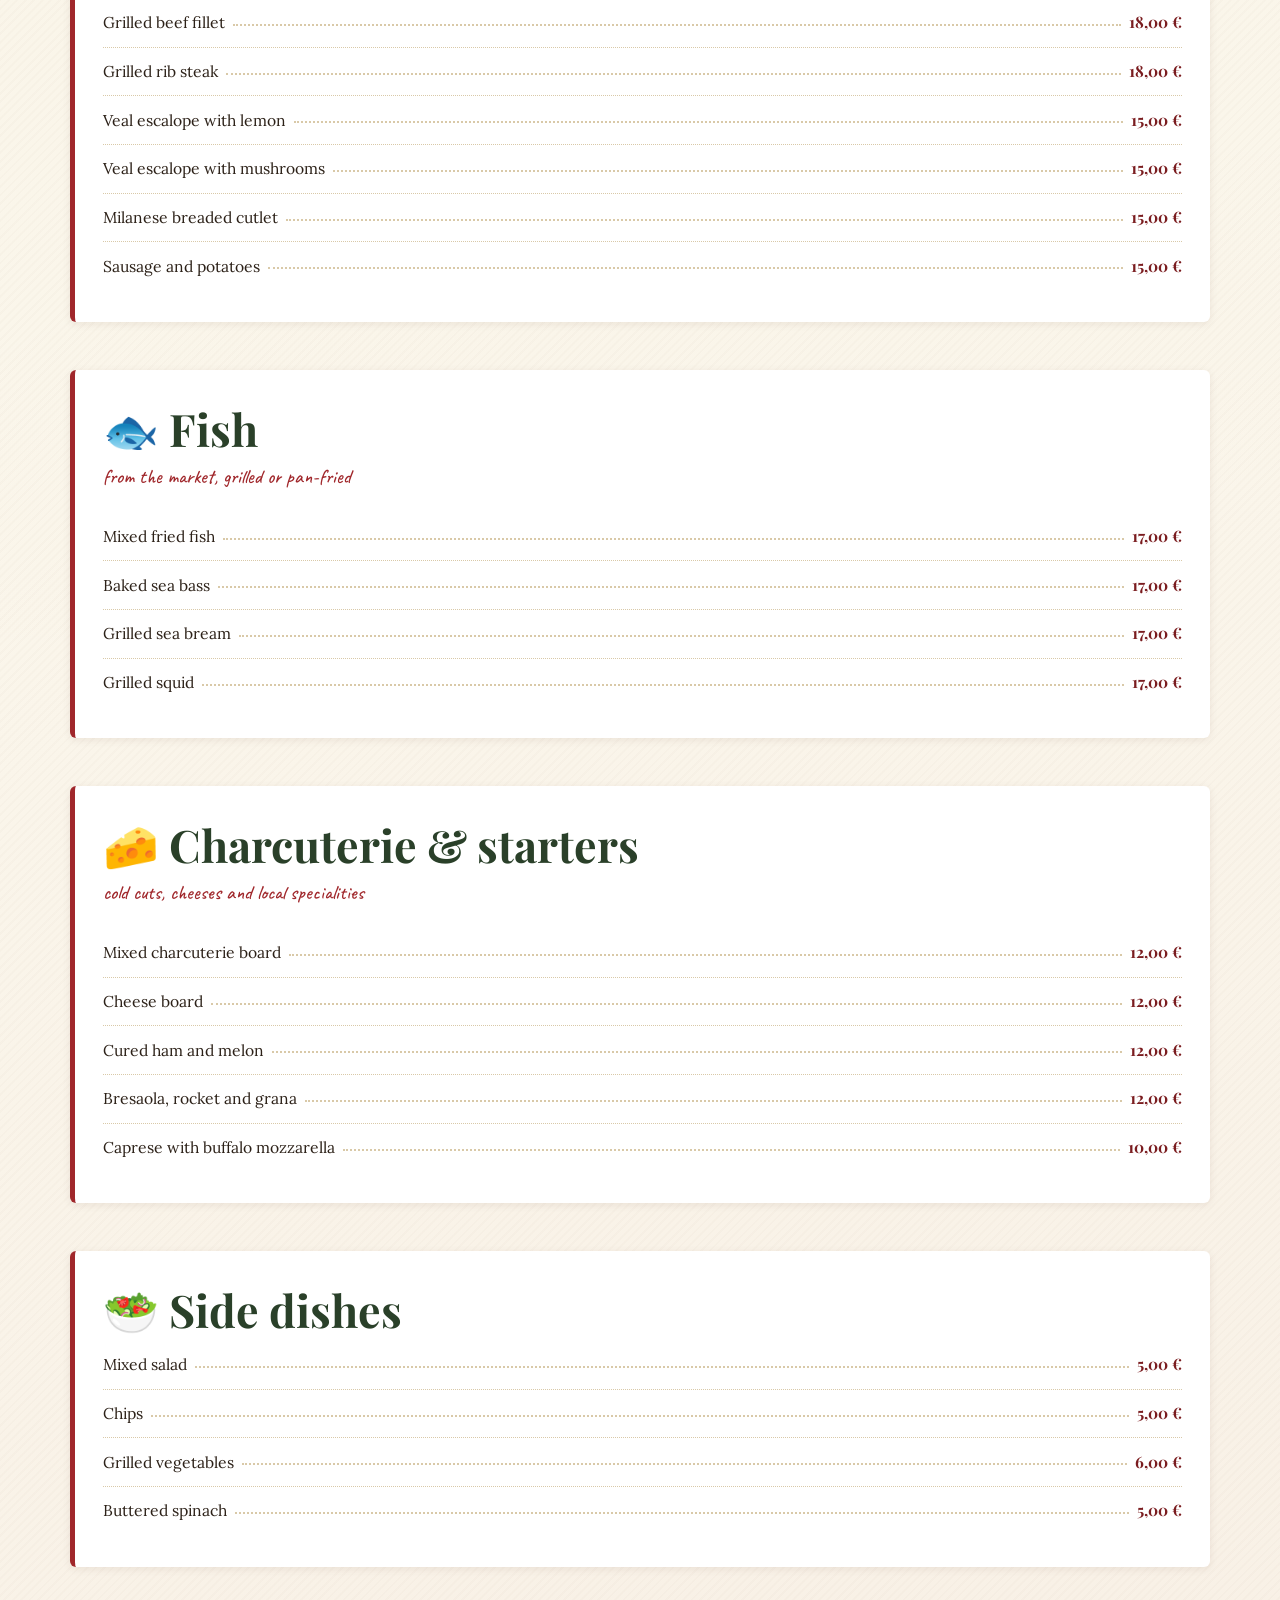
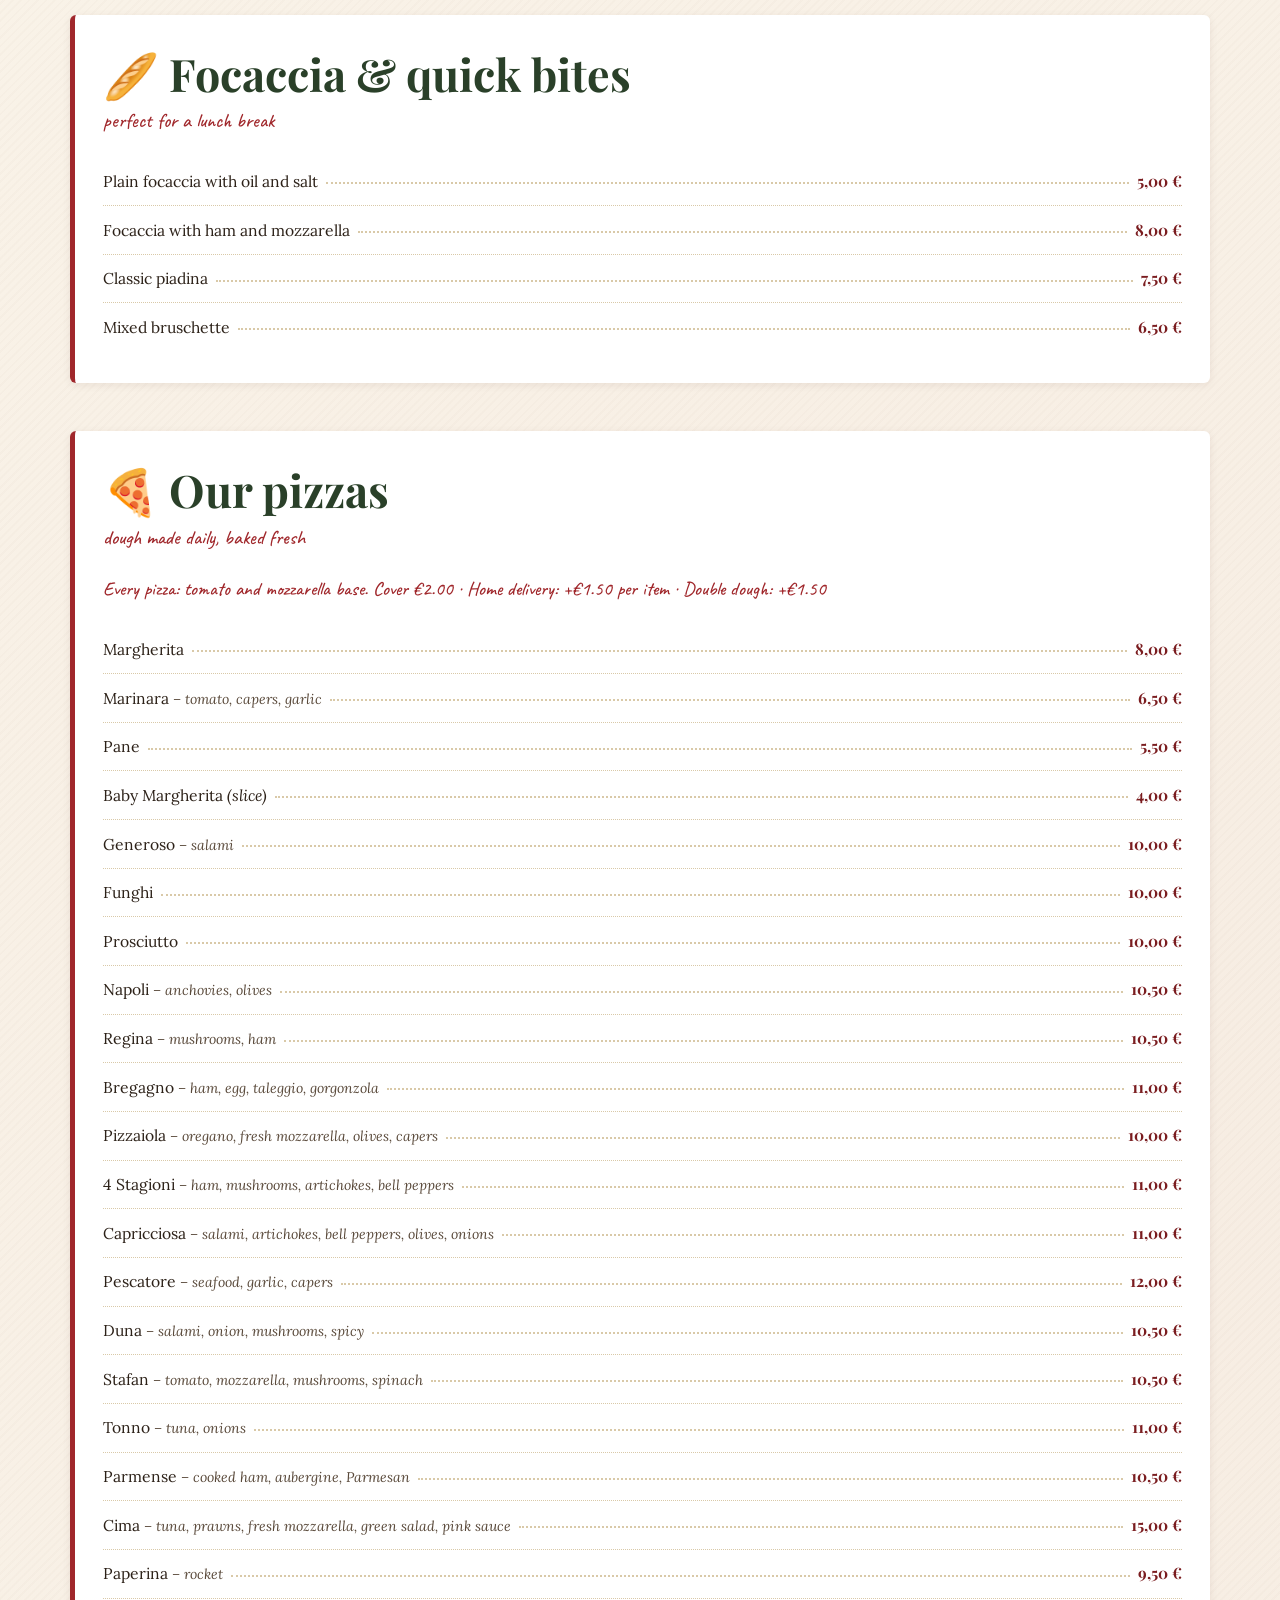
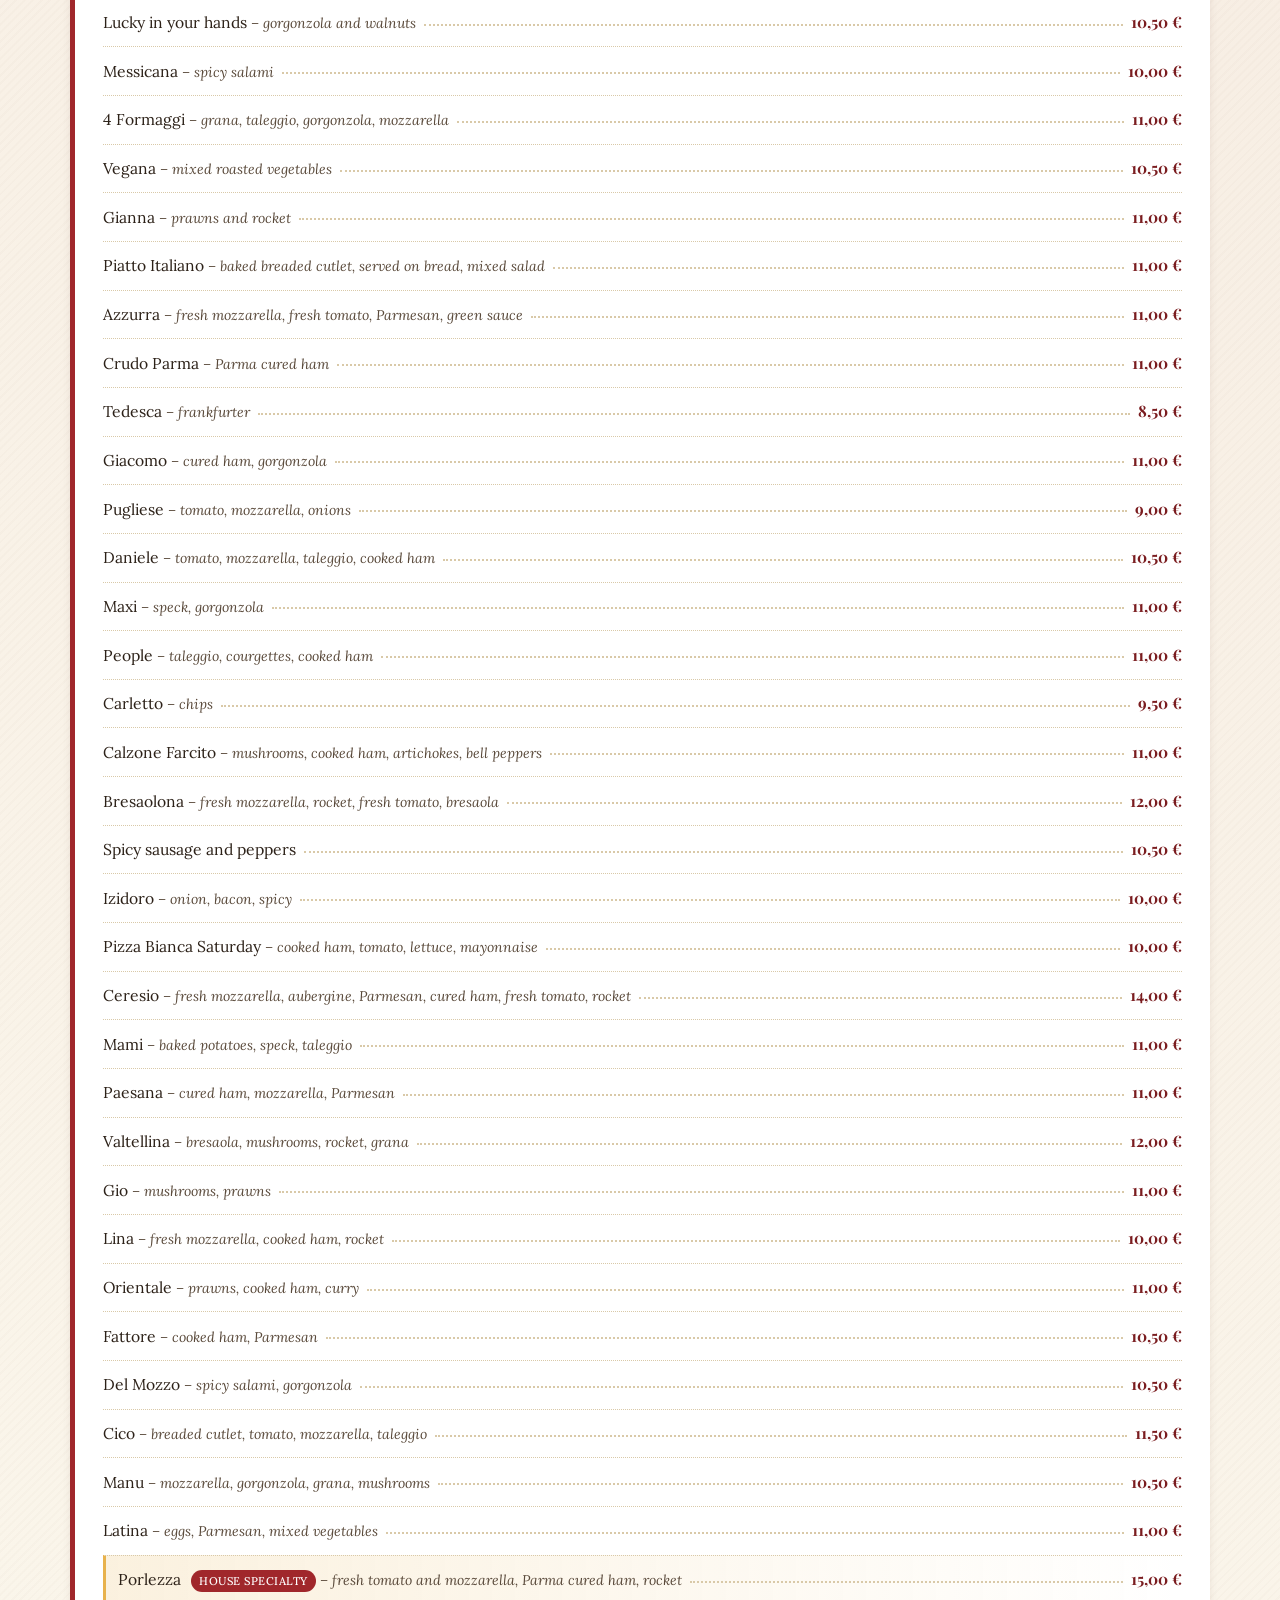
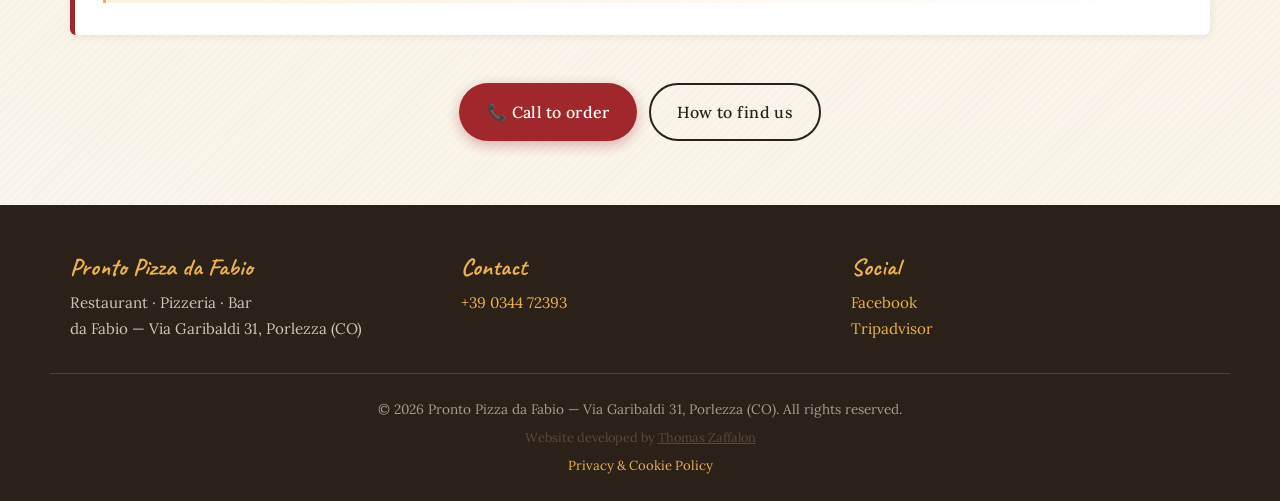
==== commit 48a9a82b: "madded fonts" ====
--- a/menu.html
+++ b/menu.html
@@ -19,9 +19,7 @@
     <meta property="og:locale" content="it_IT">
     <meta property="og:url" content="https://ristoranteppdafabio.it/menu.html">
 
-    <link rel="preconnect" href="https://fonts.googleapis.com">
-    <link rel="preconnect" href="https://fonts.gstatic.com" crossorigin>
-    <link href="https://fonts.googleapis.com/css2?family=Playfair+Display:ital,wght@0,500;0,700;1,500&family=Caveat:wght@500;700&family=Lora:ital,wght@0,400;0,500;1,400&display=swap" rel="stylesheet">
+    <link rel="stylesheet" href="css/fonts.css">
     <link rel="stylesheet" href="css/style.css">
     <link rel="icon" href="/favicon.ico" sizes="any">
     <link rel="icon" type="image/png" sizes="48x48" href="/img/favicon-48.png">
--- a/css/fonts.css
+++ b/css/fonts.css
@@ -0,0 +1,69 @@
+/* =========================================================
+   Font ospitati localmente (self-hosted)
+   Sostituiscono Google Fonts per non trasmettere l'IP
+   dei visitatori a Google (privacy / GDPR).
+   I file .woff2 vanno messi nella cartella /fonts alla
+   radice del sito. Vedi le istruzioni nel README-fonts.
+   ========================================================= */
+
+/* ---------- Playfair Display (titoli) ---------- */
+@font-face {
+    font-family: 'Playfair Display';
+    font-style: normal;
+    font-weight: 500;
+    font-display: swap;
+    src: url('../fonts/playfair-display-500.woff2') format('woff2');
+}
+@font-face {
+    font-family: 'Playfair Display';
+    font-style: normal;
+    font-weight: 700;
+    font-display: swap;
+    src: url('../fonts/playfair-display-700.woff2') format('woff2');
+}
+@font-face {
+    font-family: 'Playfair Display';
+    font-style: italic;
+    font-weight: 500;
+    font-display: swap;
+    src: url('../fonts/playfair-display-500-italic.woff2') format('woff2');
+}
+
+/* ---------- Caveat (scritte a mano) ---------- */
+@font-face {
+    font-family: 'Caveat';
+    font-style: normal;
+    font-weight: 500;
+    font-display: swap;
+    src: url('../fonts/caveat-500.woff2') format('woff2');
+}
+@font-face {
+    font-family: 'Caveat';
+    font-style: normal;
+    font-weight: 700;
+    font-display: swap;
+    src: url('../fonts/caveat-700.woff2') format('woff2');
+}
+
+/* ---------- Lora (testo) ---------- */
+@font-face {
+    font-family: 'Lora';
+    font-style: normal;
+    font-weight: 400;
+    font-display: swap;
+    src: url('../fonts/lora-400.woff2') format('woff2');
+}
+@font-face {
+    font-family: 'Lora';
+    font-style: normal;
+    font-weight: 500;
+    font-display: swap;
+    src: url('../fonts/lora-500.woff2') format('woff2');
+}
+@font-face {
+    font-family: 'Lora';
+    font-style: italic;
+    font-weight: 400;
+    font-display: swap;
+    src: url('../fonts/lora-400-italic.woff2') format('woff2');
+}
--- a/css/style.css
+++ b/css/style.css
@@ -540,6 +540,32 @@
 .gallery {
     background: linear-gradient(180deg, var(--paper) 0%, var(--cream-2) 100%);
 }
+
+/* ---------- Video (Fabio che canta) ---------- */
+.video-section {
+    background: var(--cream-2);
+}
+.video-frame {
+    max-width: 320px;
+    margin: 0 auto;
+    border-radius: var(--radius);
+    overflow: hidden;
+    box-shadow: var(--shadow);
+    background: #000;
+    border: 6px solid #fff;
+    transform: rotate(-1deg);
+    transition: transform .3s ease;
+}
+.video-frame:hover {
+    transform: rotate(0);
+}
+.video-player {
+    display: block;
+    width: 100%;
+    height: auto;
+    aspect-ratio: 478 / 850;
+    background: #000;
+}
 .gallery-grid {
     display: grid;
     gap: 1rem;
@@ -824,6 +850,44 @@
 .footer-legal { margin-top: .45rem; font-size: .82rem; }
 
 /* ---------- Legal page ---------- */
+.legal-lang {
+    display: inline-flex;
+    align-items: center;
+    gap: .35rem;
+    margin-left: auto;
+}
+.legal-header__inner {
+    flex-wrap: wrap;
+}
+.legal-actions {
+    display: flex;
+    align-items: center;
+    justify-content: flex-end;
+    gap: .75rem;
+    margin-left: auto;
+    min-width: 0;
+}
+.legal-header .legal-lang {
+    margin-left: 0;
+    flex-shrink: 0;
+}
+.legal-header .btn-call {
+    flex-shrink: 0;
+}
+.legal-lang button {
+    border: 1px solid var(--line);
+    border-radius: 999px;
+    padding: .45rem .65rem;
+    background: rgba(251, 247, 236, .72);
+    color: var(--ink);
+    font-size: .78rem;
+    font-weight: 700;
+}
+.legal-lang button.is-active {
+    background: var(--red);
+    border-color: var(--red);
+    color: #fff;
+}
 .legal-page {
     padding: 4rem 0;
     background: var(--paper);
@@ -836,6 +900,7 @@
     border-radius: var(--radius);
     box-shadow: var(--shadow-sm);
     padding: clamp(1.4rem, 4vw, 2.5rem);
+    overflow-wrap: anywhere;
 }
 .legal-card h2 {
     font-size: clamp(1.25rem, 2.5vw, 1.6rem);
@@ -849,6 +914,66 @@
     border-radius: 4px;
     padding: .08rem .35rem;
     color: var(--ink);
+    white-space: normal;
+}
+
+@media (max-width: 640px) {
+    .legal-header__inner {
+        justify-content: center;
+        gap: .65rem;
+        padding: .75rem 1rem;
+    }
+    .legal-header .logo {
+        justify-content: center;
+        flex: 1 1 100%;
+        min-width: 0;
+    }
+    .legal-header .logo-mark {
+        font-size: 1.5rem;
+    }
+    .legal-header .logo-text {
+        min-width: 0;
+    }
+    .legal-header .logo-title {
+        font-size: 1.05rem;
+        overflow-wrap: anywhere;
+    }
+    .legal-header .logo-sub {
+        font-size: .9rem;
+    }
+    .legal-actions {
+        width: 100%;
+        justify-content: center;
+        gap: .5rem;
+    }
+    .legal-lang {
+        gap: .25rem;
+    }
+    .legal-lang button {
+        padding: .38rem .5rem;
+        font-size: .72rem;
+    }
+    .legal-header .btn-call {
+        padding: .55rem .85rem;
+        font-size: .84rem;
+        white-space: normal;
+    }
+    .legal-page {
+        padding: 2.25rem 0;
+    }
+    .legal-card {
+        padding: 1.1rem;
+    }
+}
+
+@media (max-width: 360px) {
+    .legal-actions {
+        align-items: stretch;
+        flex-direction: column;
+    }
+    .legal-header .btn-call {
+        width: 100%;
+    }
 }
 
 /* ---------- Lightbox ---------- */
